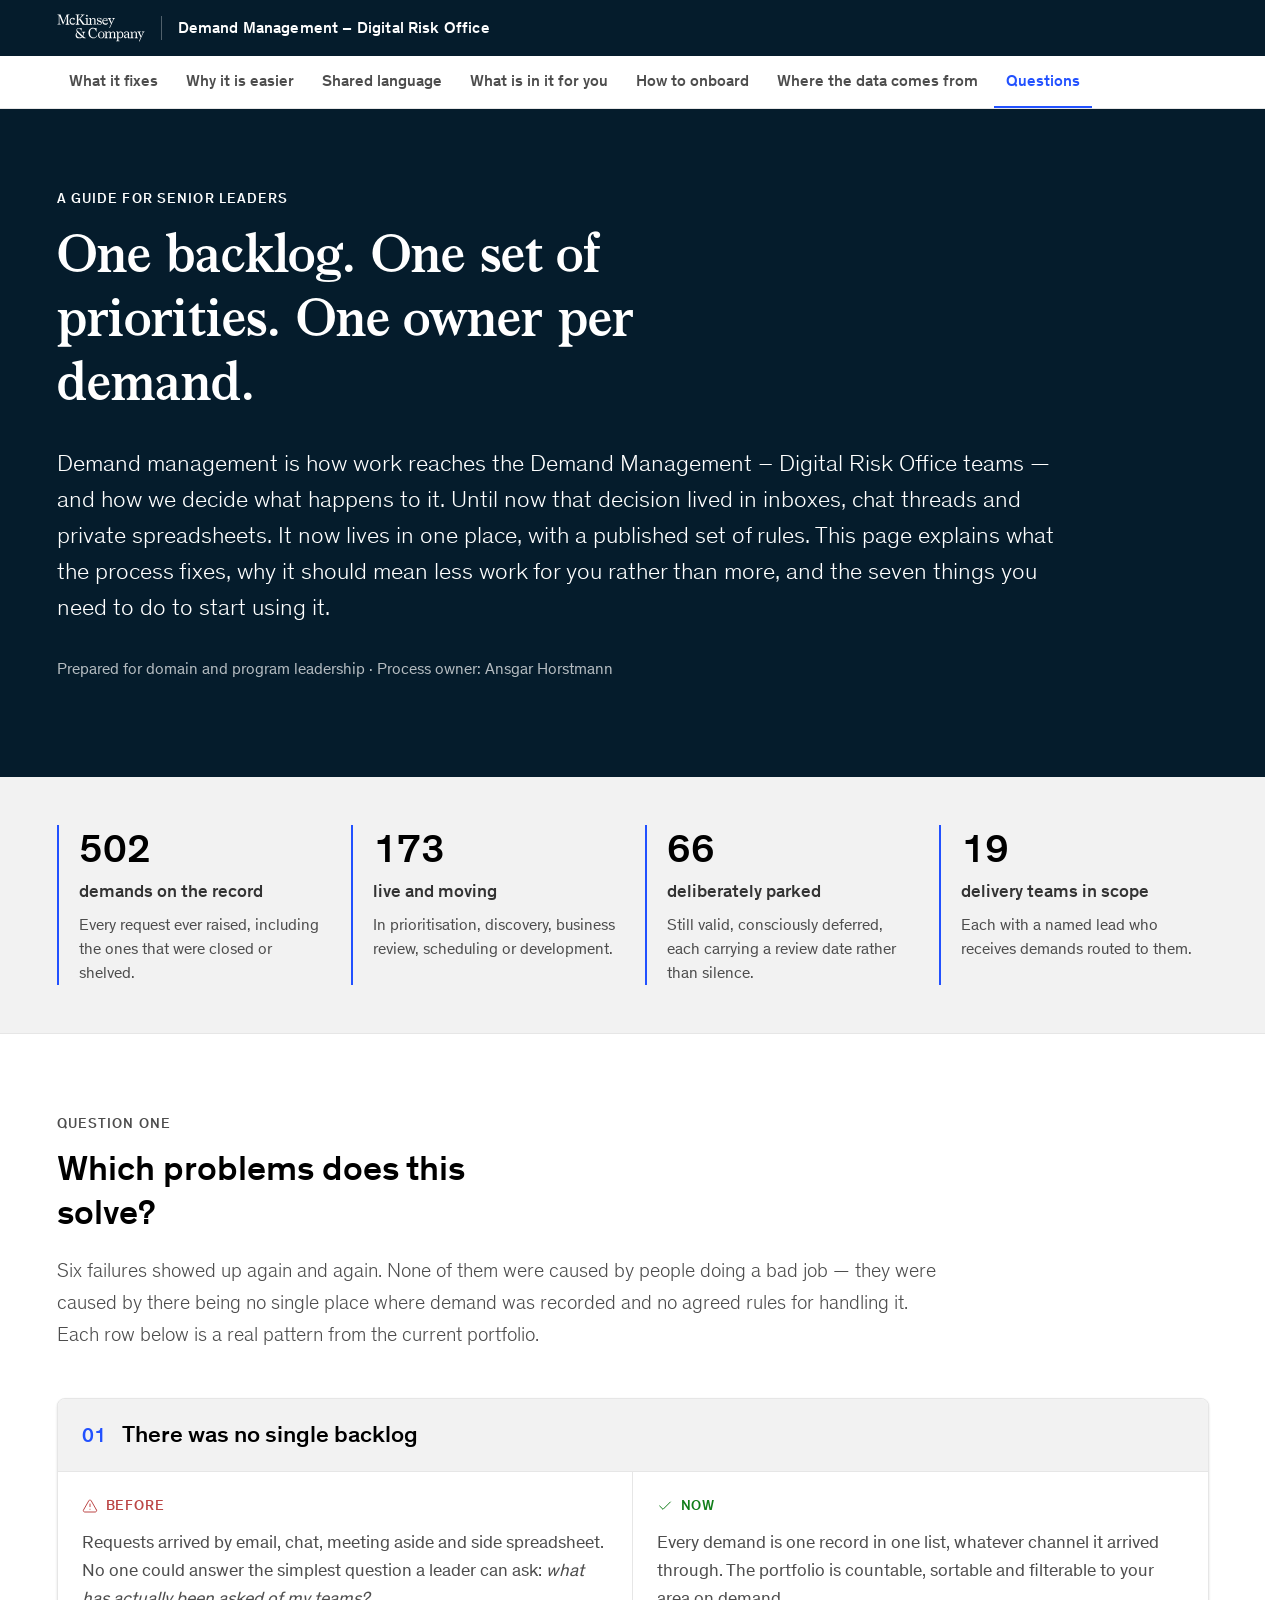
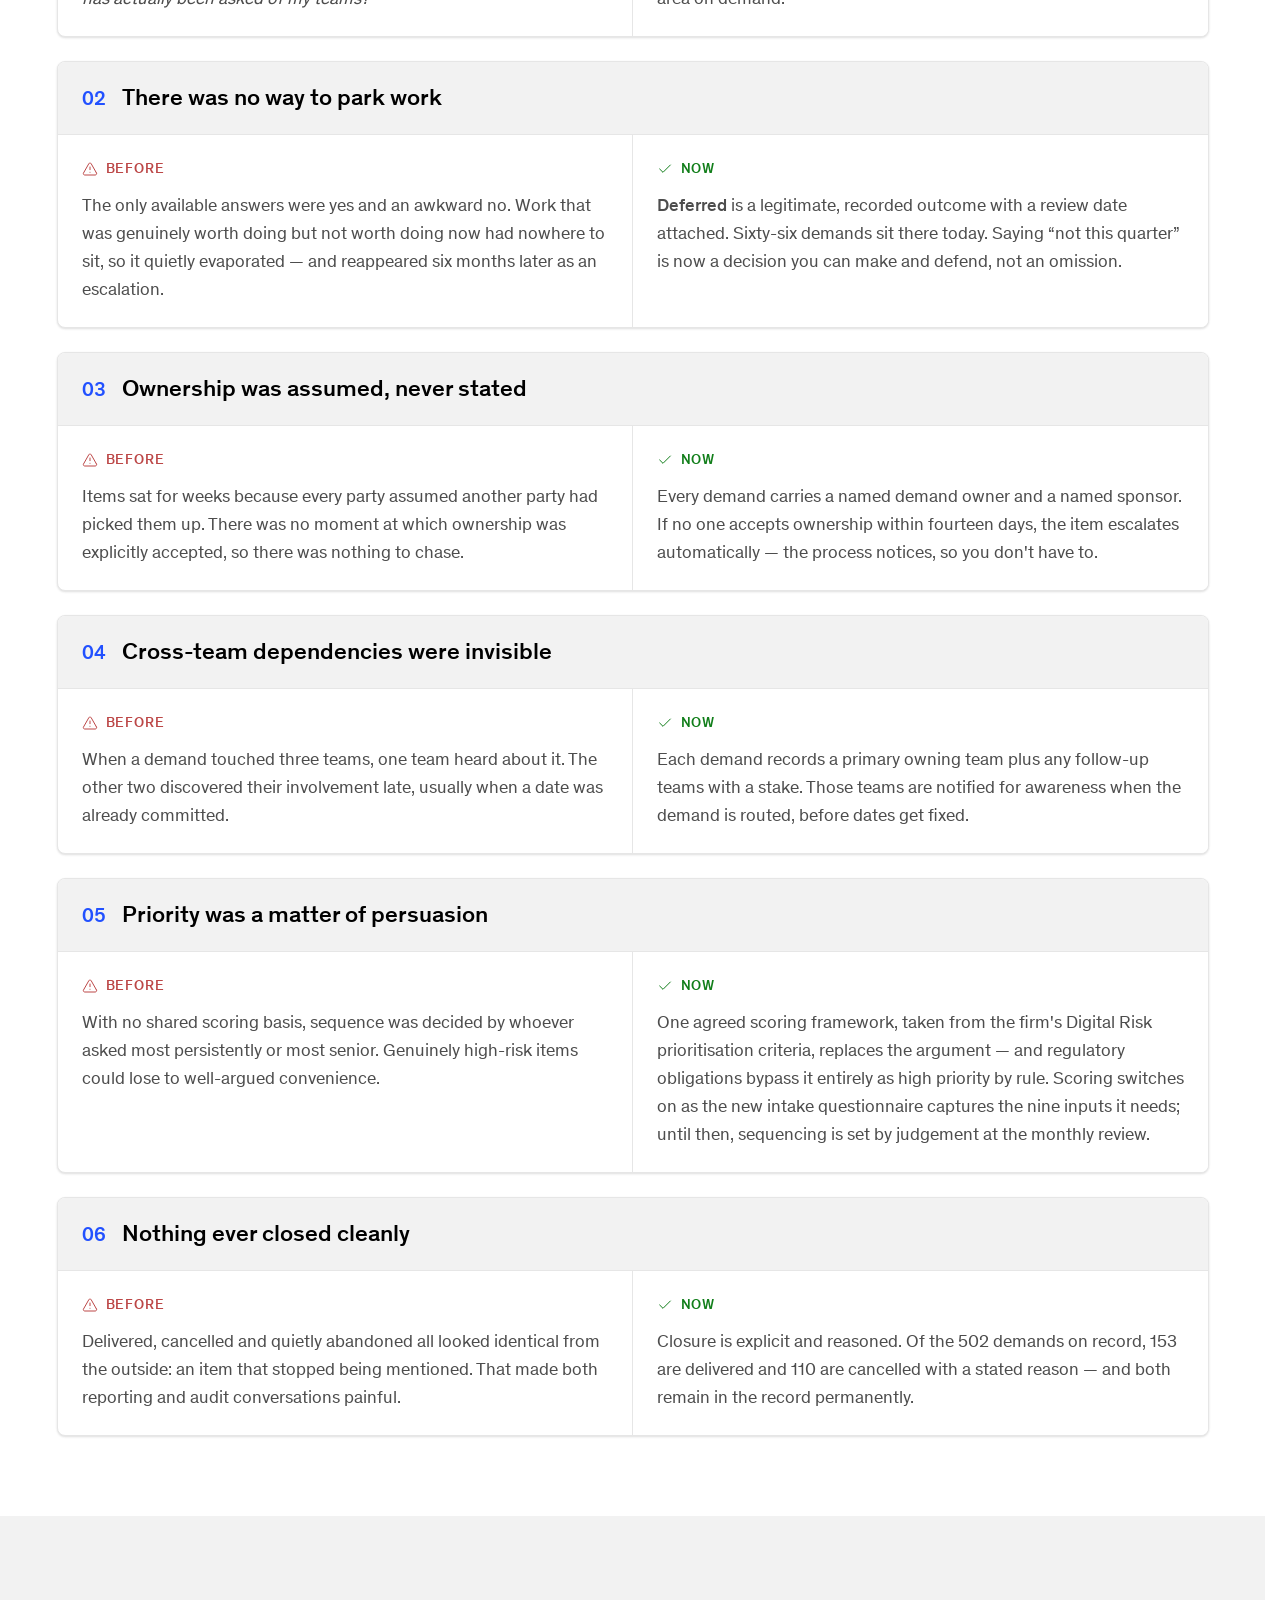
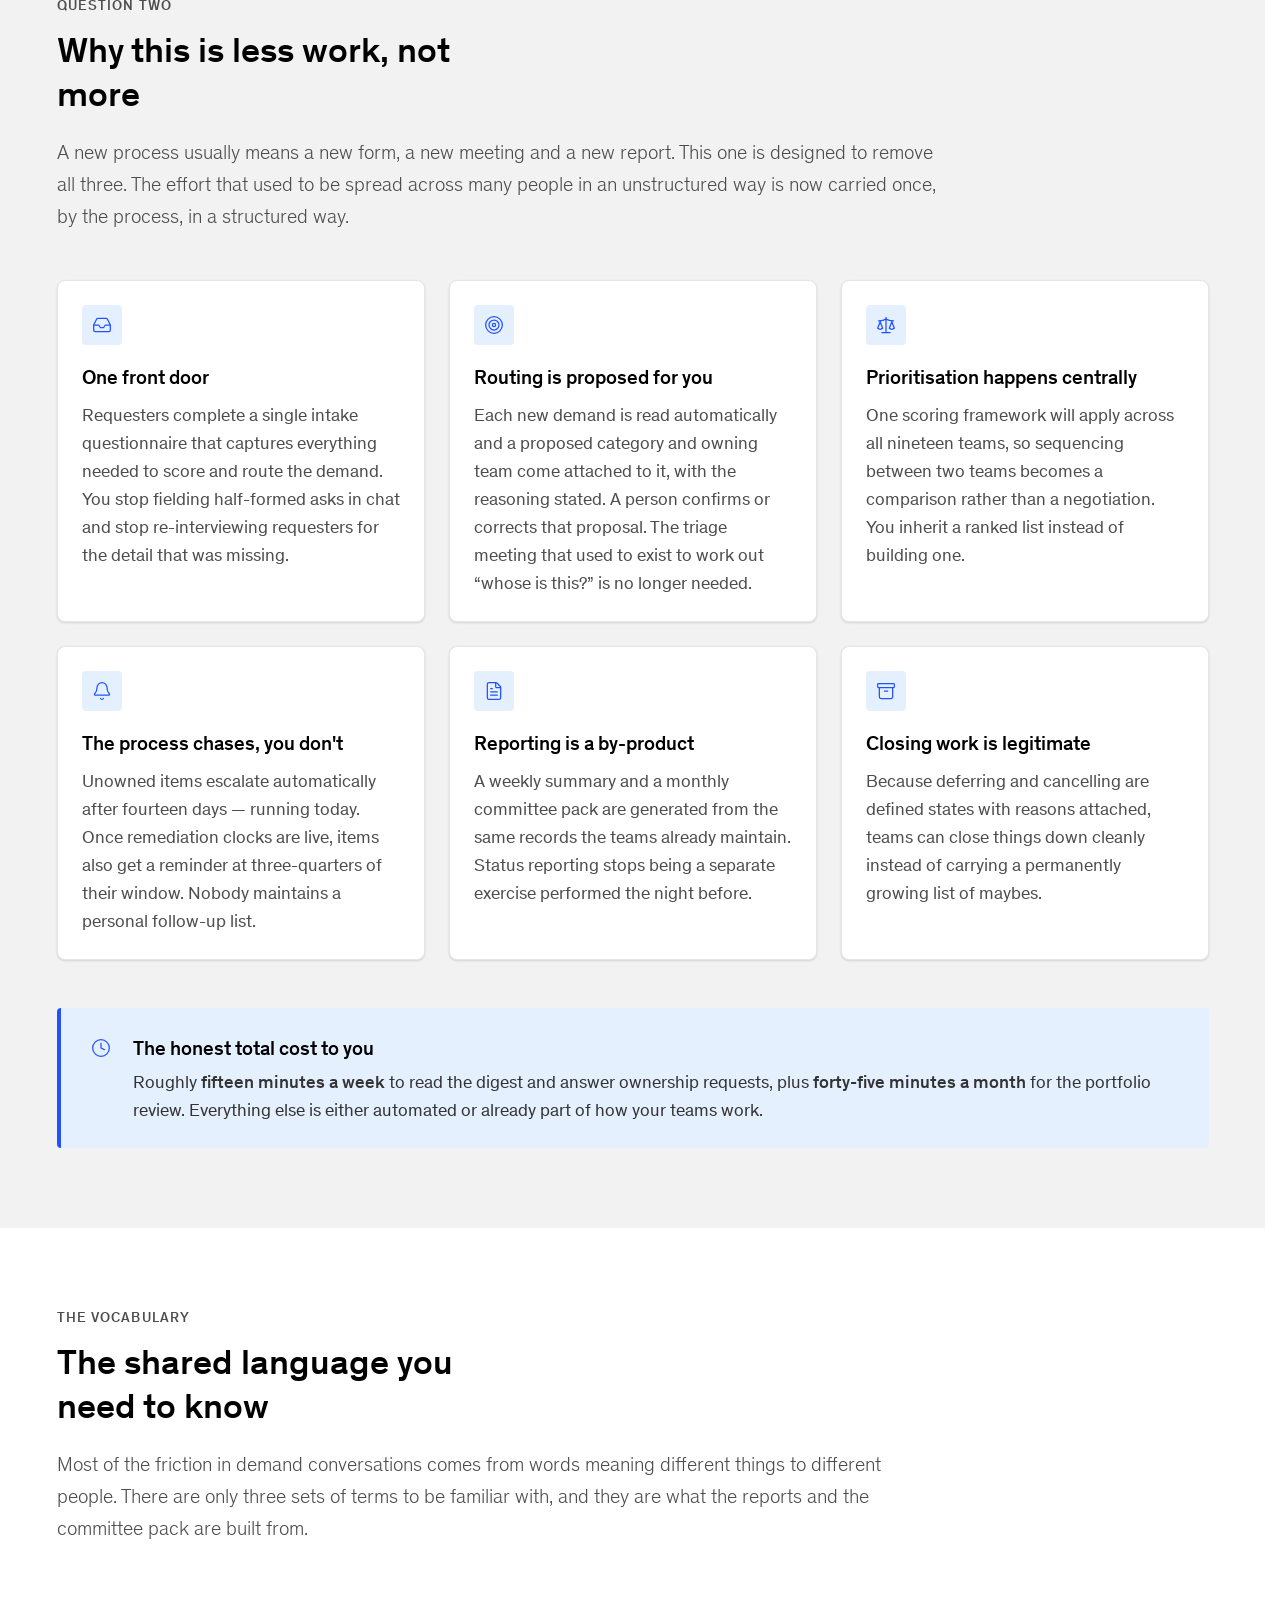
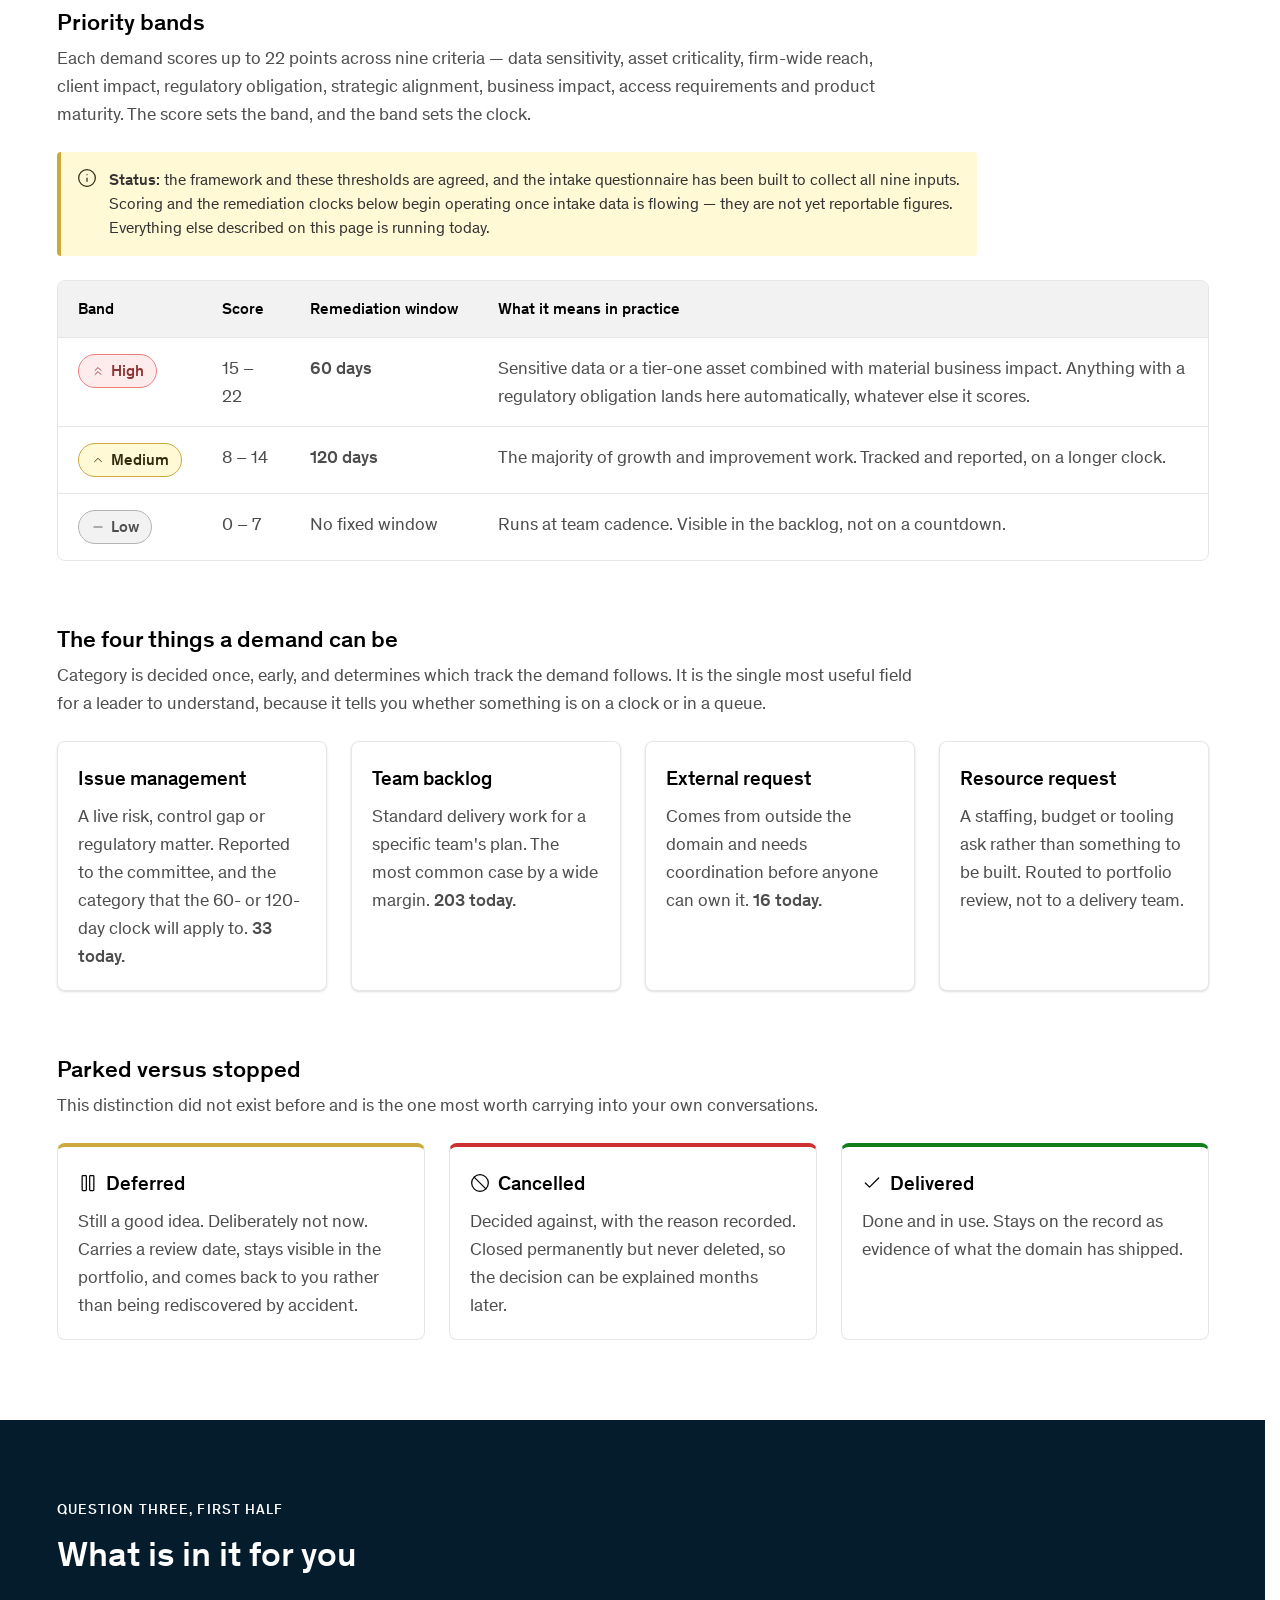
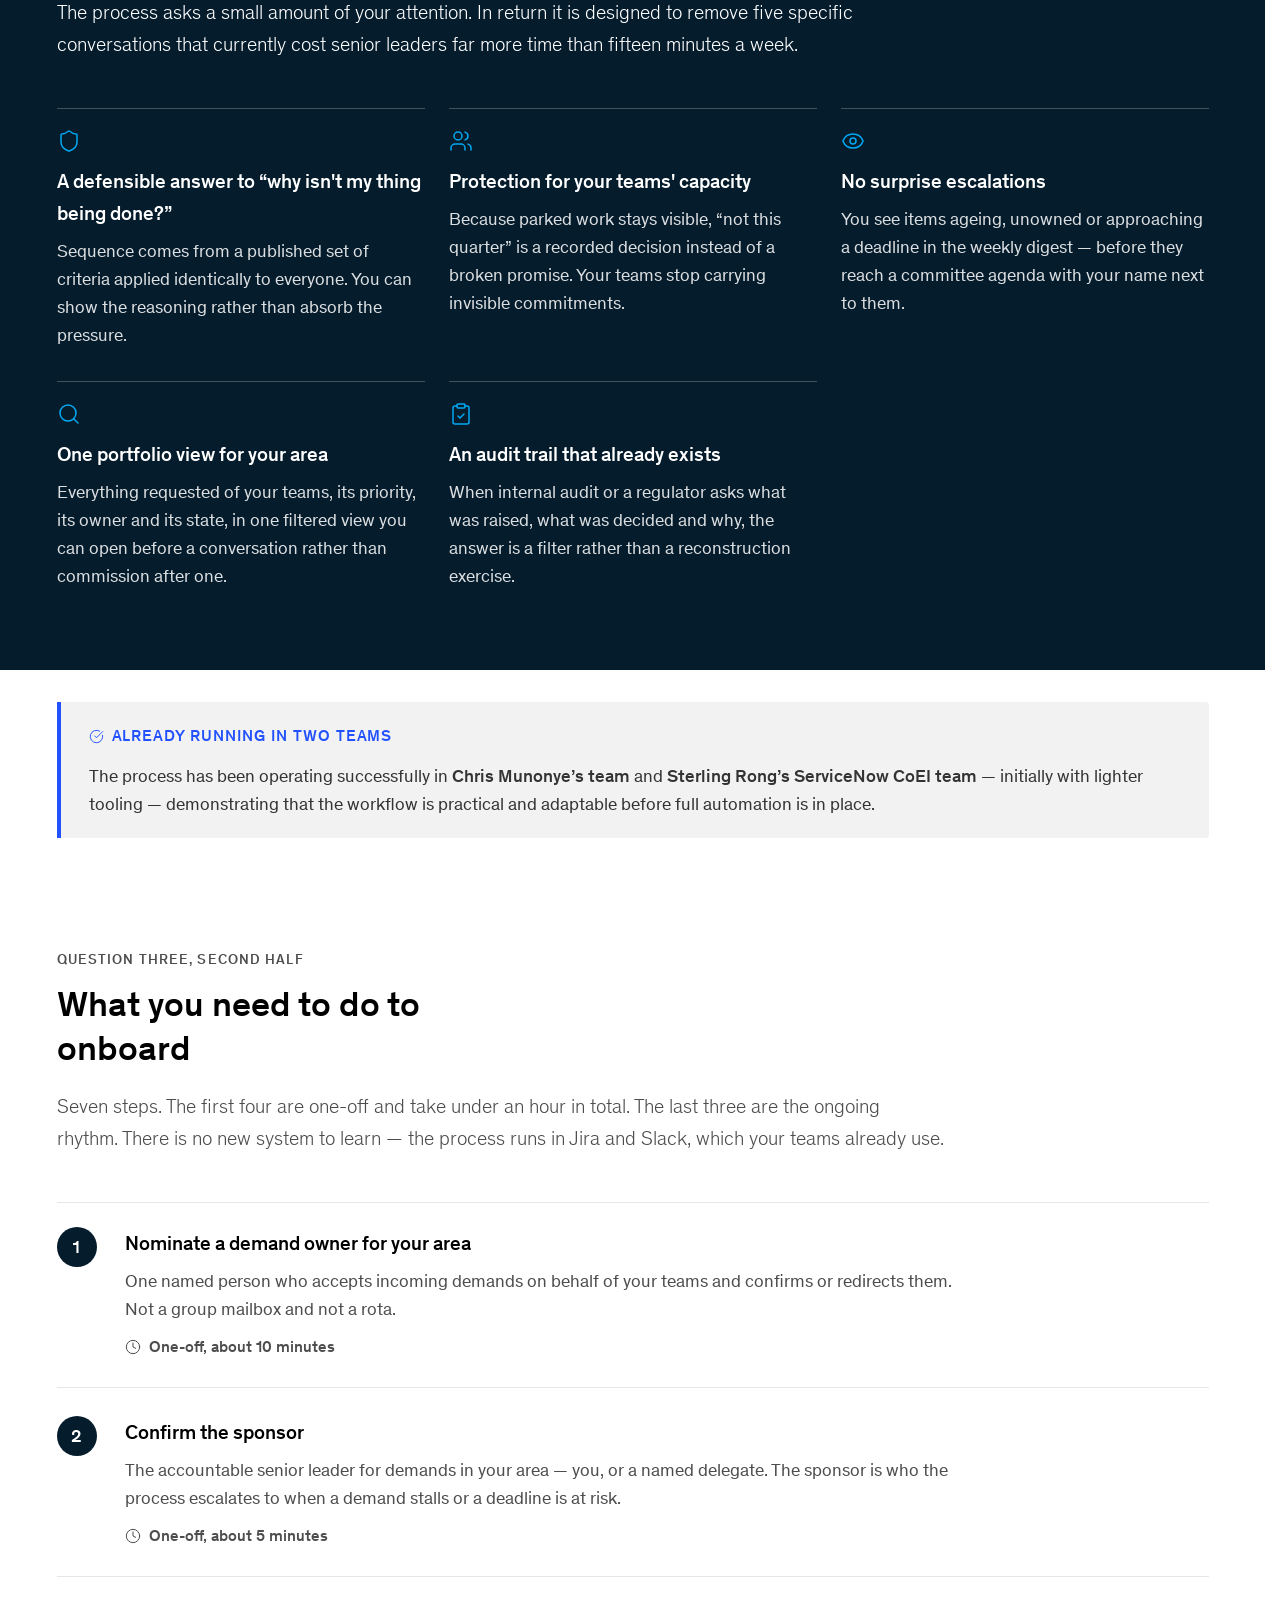
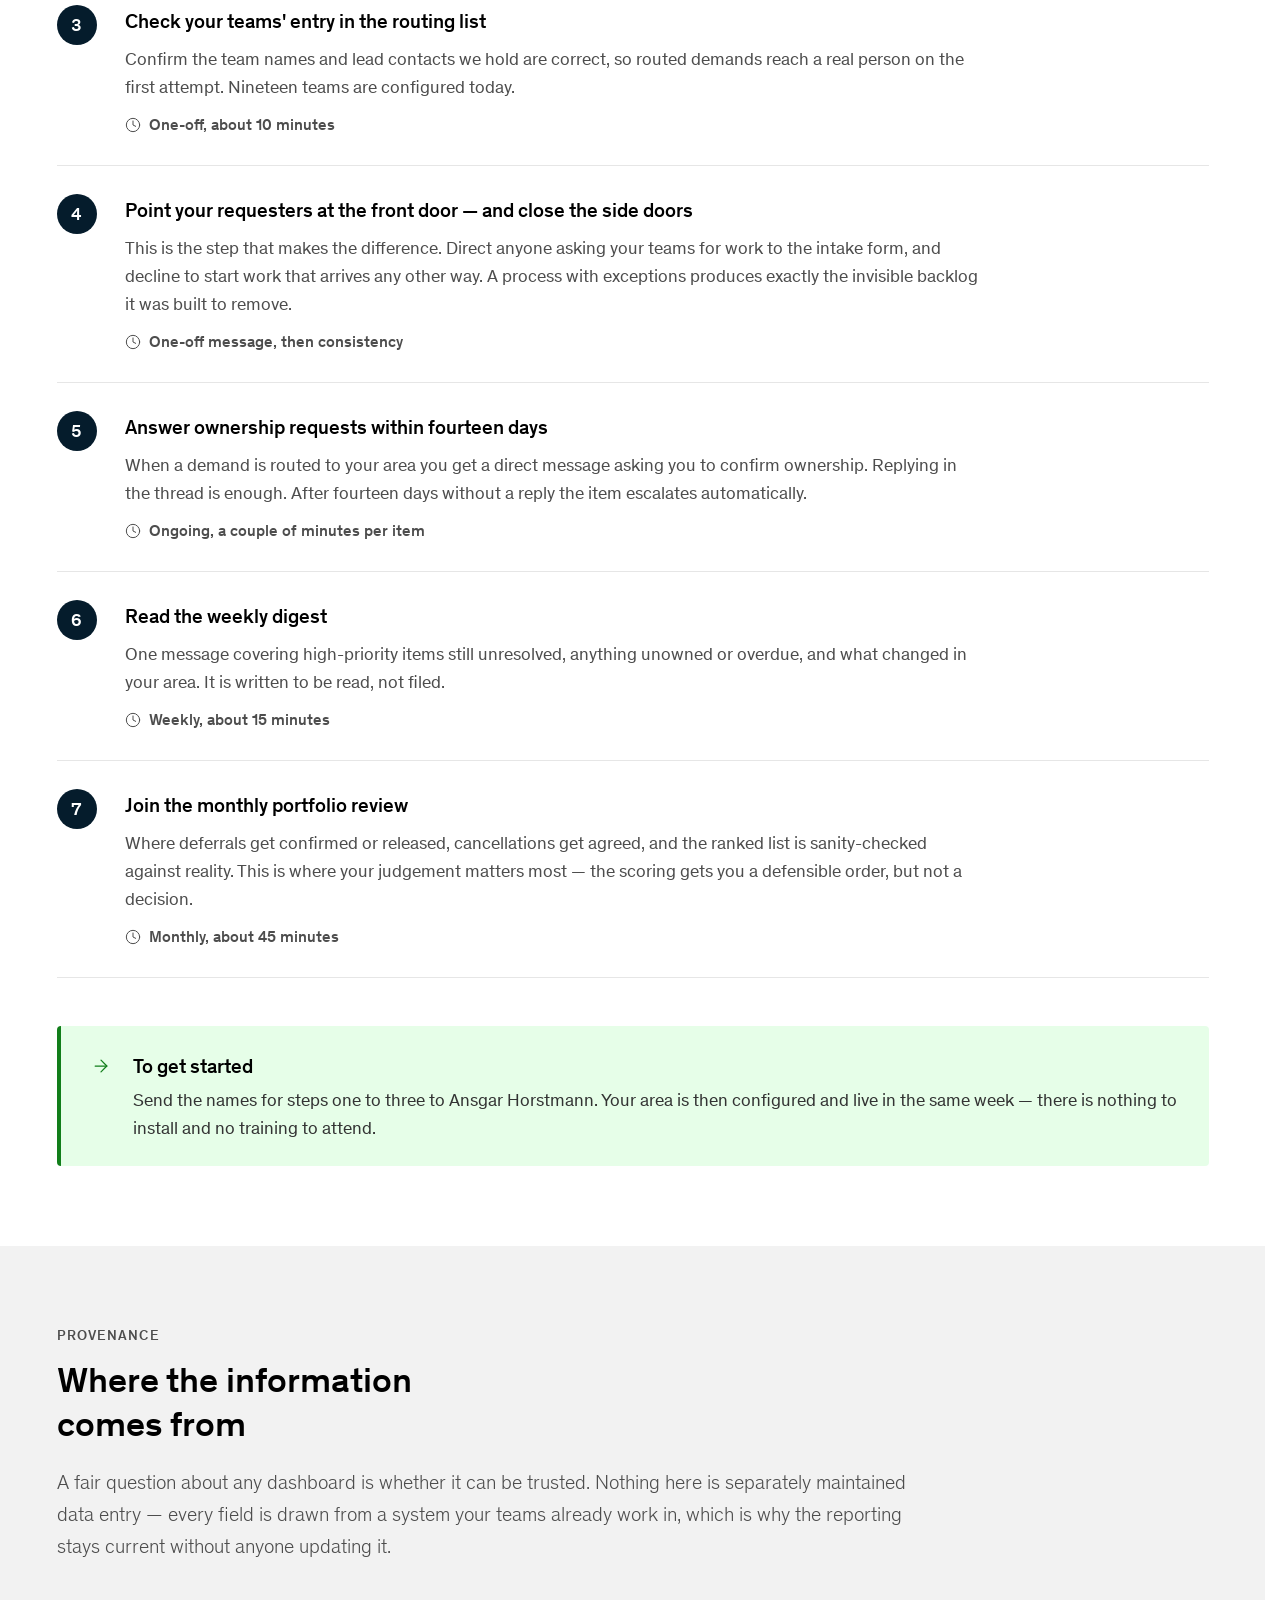
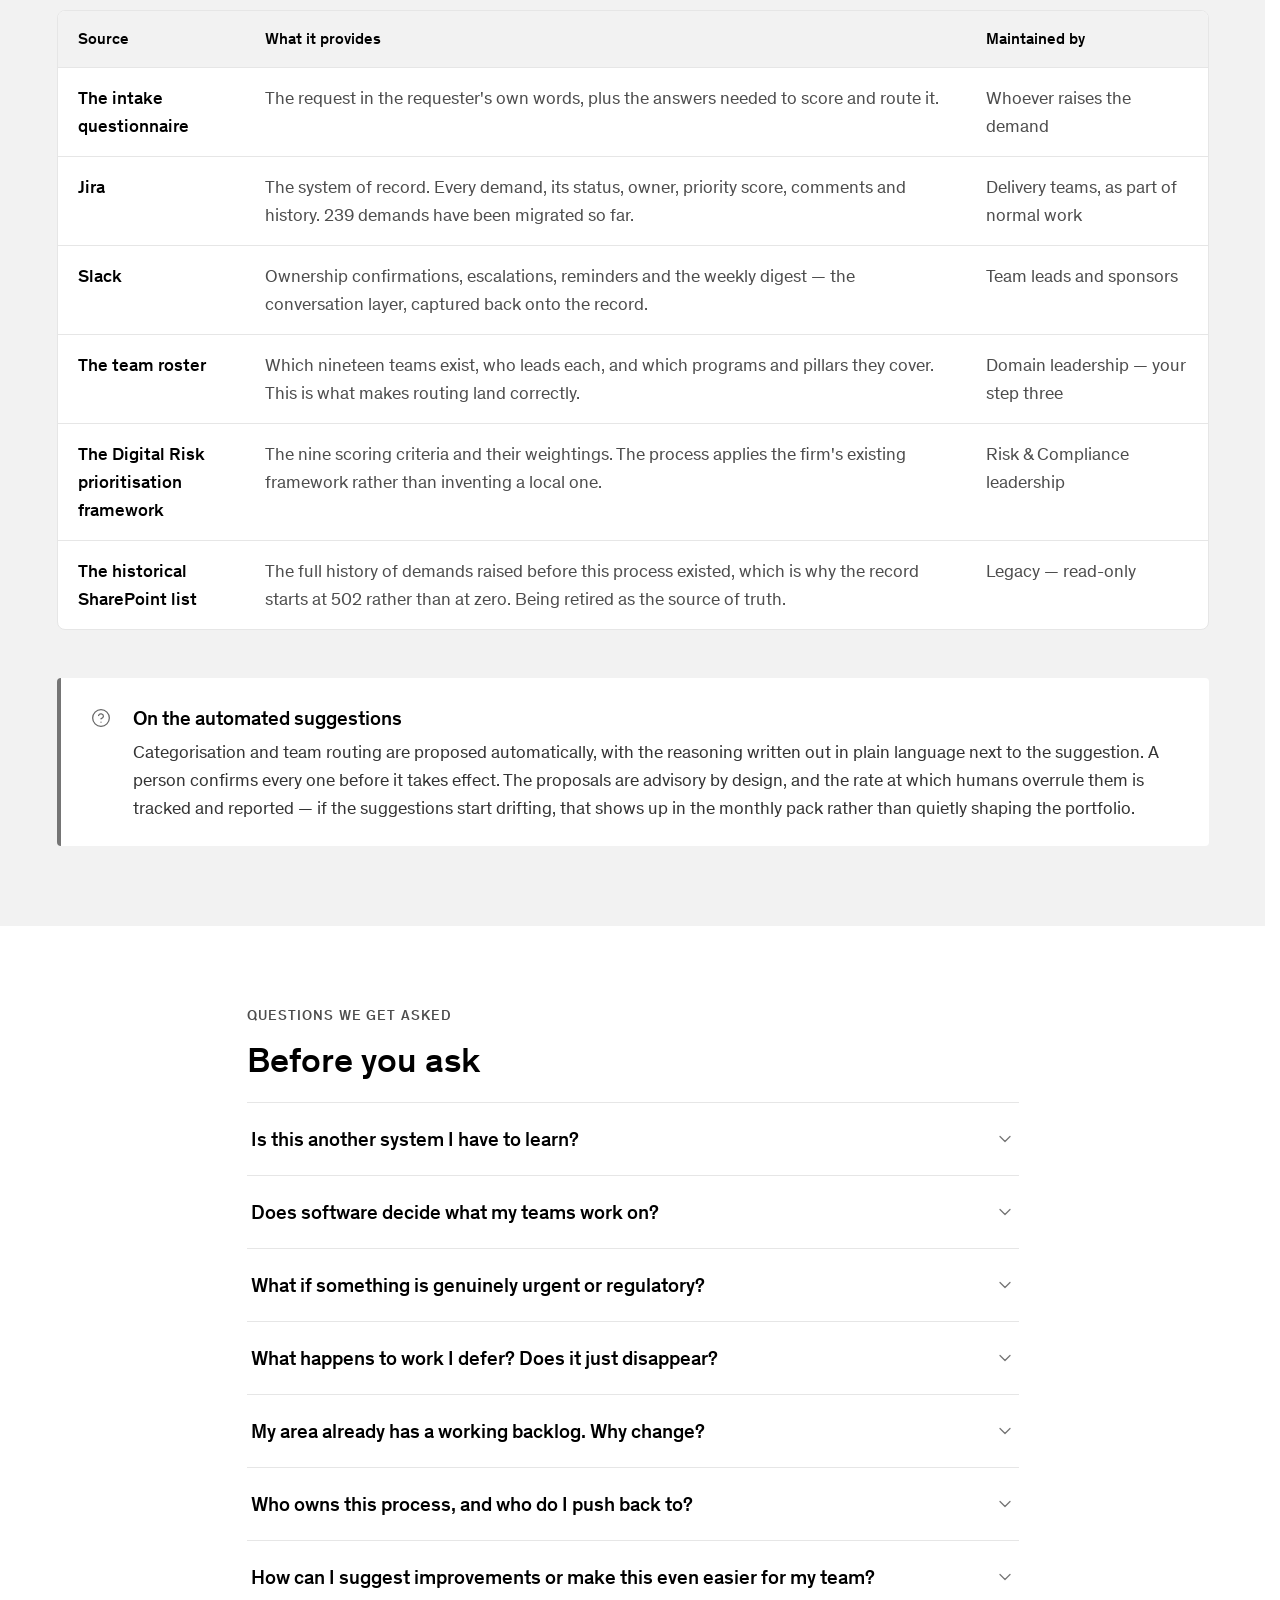
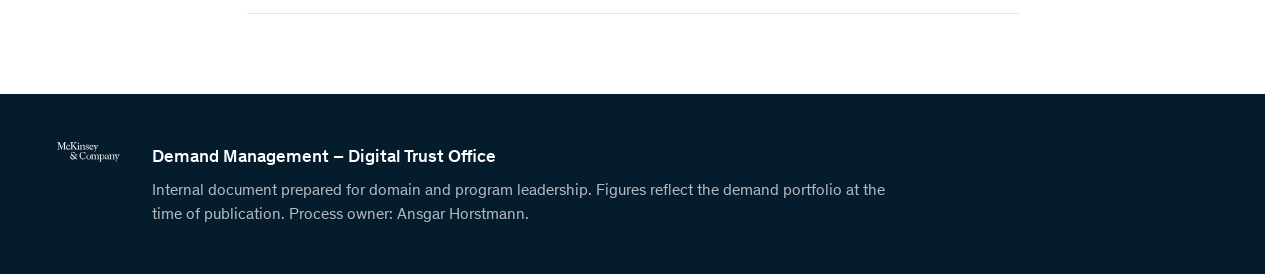
==== index.html @ 140f7974 "Initial publish: DM leadership guide with MDS styling and fonts Co-authored-by: Cursor <cursoragent@" ====
<!DOCTYPE html>
<html lang="en">
<head>
<meta charset="utf-8">
<meta name="viewport" content="width=device-width, initial-scale=1">
<title>Demand Management – Digital Trust Office — A guide for senior leaders</title>
<meta name="description" content="How the Demand Management – Digital Risk Office demand management process works, what it fixes, and what senior leaders need to do to use it.">
<link rel="stylesheet" href="css/mds-foundations.css">
<link rel="stylesheet" href="css/styles.css">
</head>
<body>

<a class="skip-link" href="#main">Skip to content</a>

<header class="masthead">
  <div class="masthead__inner">
    <svg class="masthead__logo" width="88" height="28" viewBox="0 0 283.4 90.2"
         xmlns="http://www.w3.org/2000/svg" aria-hidden="true" focusable="false">
      <g fill="#FFFFFF">
        <path d="M5.7,5.7c0-0.7-1.9-2.5-2.5-2.5H1.6V1.6h9.5l9.8,24.6h0.2L31.4,1.6h8.5v1.6h-1.6c-0.6,0-2.5,1.8-2.5,2.5v24.5
      c0,0.7,1.9,2.5,2.5,2.5h1.6v1.6H27.3v-1.6h1.6c0.6,0,2.5-1.8,2.5-2.5V6.4L19.5,34.8L7.7,5.9v24.2c0,0.7,1.9,2.5,2.5,2.5h1.6v1.6
      H1.6v-1.6h1.6c0.6,0,2.5-1.8,2.5-2.5V5.7z"/>
      <path d="M53.6,20.3c0.6-3.3,0-6.2-3.6-6.2c-4.2,0-6.3,3.4-6.3,8.3c0,4.7,3,8.6,7.8,8.6c3.7,0,5.2-1.3,6.7-3.8h1.3
      c-1.4,4.6-4.2,7.5-9.5,7.5c-5.9,0-9.7-5-9.7-11c0-6.8,4.5-11.3,10.1-11.3c3.3,0,5.6,1,7.5,3l-3.1,4.8L53.6,20.3z"/>
      <g>
      <path d="M96.3,8.1C97.8,8.1,99,7,99,5.3c0-1.7-1.2-2.7-2.7-2.7s-2.8,1-2.8,2.7C93.5,7,94.7,8.1,96.3,8.1z"/>
      <path d="M126.3,32.6c-0.6,0-2.3-1.5-2.3-2.2V18.6c0-3.6-2.6-6-5.9-6c-3.8,0-5.8,2.2-8.3,4.8L109,13h-6.7v1.6h1.3
      c0.6,0,2.3,1.6,2.3,2.2v13.5c0,0.7-1.7,2.2-2.3,2.2h-1.3H101c-0.6,0-2.3-1.5-2.3-2.2V13h-7.6v1.6h1.3c0.6,0,2.3,1.6,2.3,2.2v13.5
      c0,0.7-1.7,2.2-2.3,2.2h-1.3H90c-0.7,0-3.3-2-3.9-2.7L74.7,14.7l7.9-8.5c0.4-0.5,3.5-3,4.2-3h1.6V1.6H76.6v1.6h1.6
      c0.6,0,2.5,2.2,2,2.8L68.5,19V5.7c0-0.7,1.9-2.5,2.5-2.5h1.6V1.6H59.9v1.6h1.6C62.1,3.2,64,5,64,5.7v24.5c0,0.7-1.9,2.5-2.5,2.5
      h-1.6v1.6h12.7v-1.6H71c-0.6,0-2.5-1.8-2.5-2.5v-8.6l3.3-3.6l11.3,16.3h8h11.2h11.1v-1.6h-1.2c-0.6,0-2.3-1.5-2.3-2.2V19.6
      c0-1.4,3.9-4.4,6.9-4.4c2.3,0,3.4,1.6,3.4,3.6v11.6c0,0.7-1.7,2.2-2.3,2.2h-1.2v1.6h10.8v-1.6H126.3z"/>
      </g>
      <path d="M130.2,26.8c0,2,2.9,6.2,7.4,6.2c2.6,0,4.1-0.9,4.1-2.9c0-2.4-2.1-3.2-4-4c-1.5-0.6-2.7-1.1-4.4-1.9
      c-2.6-1.2-4.5-2.9-4.5-5.8c0-3.8,2.3-6,6.4-6c2.3,0,3.6,1.1,5.2,1.1c0.6,0,1-0.1,1.2-0.6h1.2v6.5h-1.3c0-1.7-2.5-5.5-6.4-5.5
      c-2.5,0-3.6,1.1-3.6,2.8c0,1.8,1.3,2.5,3.4,3.4c1.6,0.7,2.8,1.2,4.6,1.9c2.3,0.9,4.9,2.7,4.9,6.1c0,4-2.8,6.4-6.8,6.4
      c-2.7,0-4.3-1.3-6.1-1.3c-0.9,0-1.1,0.2-1.6,0.7h-1v-7.4H130.2z"/>
      <path d="M145.7,23.6c0-6.3,4.3-11.2,9.7-11.1c4.8,0,7.5,3.3,7.7,7.4l0.1,1.5l-14.1,1.1c0,4.3,3,8.5,7.7,8.5
      c3.6,0,5.3-1.4,6.6-3.8h1.3c-1.4,4.6-4,7.5-9.2,7.5C149.6,34.7,145.7,29.6,145.7,23.6z M159.6,20.2c0.4-3-0.1-6-4.3-6
      c-4.4,0-6.1,3.6-6.3,6.9L159.6,20.2z"/>
      <path d="M166.9,17c-0.3-0.7-2.2-2.4-2.7-2.4h-0.9V13h11.2v1.6h-1.3c-0.6,0-1.9,1.5-1.9,2.3l4.9,11.3l4.8-11.3
      c0-0.9-1.3-2.3-1.8-2.3h-1.3V13h8.5v1.6h-1c-0.5,0-2,1.6-2.5,2.3l-7.2,16.3l-5.3,11.7l-1.9-0.9l5.6-11.6L166.9,17z"/>
      <path d="M64.6,51.1c0,2.6,1.8,4.7,4.6,5.8c4.2,4.5,9.3,9.3,13.7,13.3c1.3-2.1,1.7-4.3,1.7-6.9c0-3-2-4.8-5.2-4.9v-1.6
      H91v1.6h-1.3c-0.6,0-2.9,2.6-2.9,3.5C86.8,64.6,86,68,84,71c2.4,2.1,4.7,4,6.6,5.3h2v1.6H89c-3.2,0-5.4-0.9-8.1-3.3
      c-2.6,2.5-5.9,3.9-10.7,3.9c-5.3,0-10.3-3.9-10.3-9.6c0-4.5,2.3-7.8,5.2-9.9c-1.6-2-2.6-3.9-2.6-6.8c0-4.7,3-7.3,7.8-7.3
      c3,0,4.6,1,6,1c0.7,0,1.2,0,1.5-0.6h1.4V53h-1.4c0-2.2-3.2-6.6-7.6-6.6C66.7,46.4,64.6,48.1,64.6,51.1z M63.2,66.7
      c0,4.7,5,9.1,9.6,9.1c2.9,0,5.2-0.8,7.1-2.2c-4.7-4.1-10-9.2-14.1-13.8C64.1,61.6,63.2,63.4,63.2,66.7z"/>
      <path d="M126,56.8c0-3.4-3.8-10.2-9.9-10.2c-5.6,0-9,3.1-9.6,10.5c-0.2,2.9-0.1,5.4,0.1,8.3
      c0.5,5.7,4.5,10.4,11.1,10.4c5.6,0,8.4-2.4,10.5-6.7h1.7c-2.1,5.8-6.7,9.3-13.2,9.3c-9.4,0-15.4-7.7-15.4-17s5.5-16.8,14.6-16.8
      c3.5,0,5.7,1.4,8.2,1.4c1,0,1.5-0.3,2-0.9h1.2v11.6H126z"/>
      <path d="M132.1,67.3c0-6.9,4.9-11.2,10.5-11.2s10.5,4.3,10.5,11.2c0,6.9-4.9,11.2-10.5,11.2S132.1,74.1,132.1,67.3z
      M148.9,70.8c0.3-2.2,0.3-5.1,0-7.2c-0.4-3.4-2.3-5.7-6.2-5.7c-3.8,0-5.7,2.3-6.2,5.6c-0.3,2.1-0.3,5.1,0,7.2
      c0.5,3.3,2.3,5.7,6.2,5.7C146.7,76.5,148.5,74.1,148.9,70.8z"/>
      <path d="M187.5,74c0,0.7,1.6,2.2,2.2,2.2h1v1.6h-10.6v-1.6h1.2c0.6,0,2.2-1.5,2.2-2.2V62.3c0-2.1-1-3.5-3.3-3.5
      c-2.8,0-6.2,2.7-6.2,4.1V74c0,0.7,1.6,2.2,2.2,2.2h1.2v1.6h-10.8v-1.6h1.2c0.6,0,2.2-1.5,2.2-2.2V62.3c0-2.1-1.1-3.5-3.4-3.5
      c-2.8,0-6.2,2.8-6.2,4.3v11c0,0.7,1.6,2.2,2.2,2.2h1.2v1.6h-10.8v-1.6h1.2c0.6,0,2.2-1.5,2.2-2.2V60.5c0-0.7-1.6-2.2-2.2-2.2h-1.2
      v-1.6h6.5l0.9,4.1c2.4-2.6,4-4.5,7.7-4.5c2.8,0,5.2,1.5,5.6,4.5c2.6-2.6,4.3-4.4,7.8-4.4c3.2,0,5.8,2.2,5.8,6V74z"/>
      <path d="M197,56.7l0.7,4.3c1.8-3.4,4.2-4.9,7.7-4.9c5.2,0,8.3,4.3,8.3,10.8c0,6.5-3.6,11.4-8.7,11.4
      c-3.7,0-5.7-1.4-7.2-4.2v10.1c0,0.7,1.7,2.2,2.2,2.2h1.4v1.6h-11.2v-1.6h1.4c0.6,0,2.2-1.5,2.2-2.2V60.5c0-0.7-1.6-2.2-2.2-2.2
      h-1.4v-1.6H197z M197.7,64.4V70c0,3.3,2.6,6.1,6.1,6.1c3.6,0,5.3-2.3,5.8-5.6c0.3-2,0.3-4.3,0-6.3c-0.4-3.4-2.3-5.5-5.3-5.5
      C200.7,58.6,198.7,61.1,197.7,64.4z"/>
      <path d="M259.7,76.3c-0.6,0-2.3-1.5-2.3-2.2V62.3c0-3.6-2.6-6-5.9-6c-3.8,0-5.8,2.2-8.3,4.8l-0.8-4.3h-6.7v1.6h1.3
      c0.6,0,2.3,1.6,2.3,2.2V74c0,0.7-1.7,2.2-2.3,2.2h-1.3h-1.3c-0.6,0-2.3-1.5-2.3-2.2V62.5c0-4.2-3.4-6.3-7.9-6.3
      c-4.3,0-6.8,1.5-8.5,3.3l2.8,4.3h1.5c-1.6-3.6-0.4-6,3.2-6c3.8,0,5,1.7,5,4.7l0,2.6l-5.5,1.1c-3,0.6-6.9,2.1-6.9,6.3
      c0,3.4,2.5,5.8,5.4,5.8c3.1,0,5.4-2.5,7.1-4.7l0.5,4.3h6.9h11.1v-1.6h-1.2c-0.6,0-2.3-1.5-2.3-2.2V63.2c0-1.4,3.9-4.4,6.9-4.4
      c2.3,0,3.4,1.6,3.4,3.6V74c0,0.7-1.7,2.2-2.3,2.2h-1.2v1.6h10.8v-1.6H259.7z M228.2,71.7c-0.9,1.6-3.1,3.7-5.2,3.7
      c-2.1,0-3.4-1.6-3.4-3.4c0-2.1,0.9-3.5,3.5-4.2l5.1-1.3V71.7z"/>
      <path d="M262.3,60.7c-0.3-0.7-2.2-2.4-2.7-2.4h-0.9v-1.6h11.2v1.6h-1.3c-0.6,0-1.9,1.5-1.9,2.3l4.9,11.3l4.8-11.3
      c0-0.9-1.3-2.3-1.8-2.3h-1.3v-1.6h8.5v1.6h-1c-0.5,0-2,1.6-2.5,2.3l-7.2,16.3l-5.3,11.7l-1.9-0.9l5.6-11.6L262.3,60.7z"/>
      </g>
    </svg>
    <span class="masthead__divider" aria-hidden="true"></span>
    <span class="masthead__product">Demand Management – Digital Risk Office</span>
  </div>
</header>

<nav class="subnav" aria-label="Section navigation">
  <ul class="subnav__list">
    <li><a href="#problems">What it fixes</a></li>
    <li><a href="#easier">Why it is easier</a></li>
    <li><a href="#language">Shared language</a></li>
    <li><a href="#value">What is in it for you</a></li>
    <li><a href="#onboard">How to onboard</a></li>
    <li><a href="#sources">Where the data comes from</a></li>
    <li><a href="#faq">Questions</a></li>
  </ul>
</nav>

<main id="main">

  <!-- ============================ HERO ============================ -->
  <section class="hero">
    <div class="wrap">
      <p class="eyebrow">A guide for senior leaders</p>
      <h1 class="hero__title">One backlog. One set of priorities. One owner per demand.</h1>
      <p class="hero__lead">
        Demand management is how work reaches the Demand Management – Digital Risk Office teams — and how
        we decide what happens to it. Until now that decision lived in inboxes, chat threads and private
        spreadsheets. It now lives in one place, with a published set of rules. This page explains what the
        process fixes, why it should mean less work for you rather than more, and the seven things you need
        to do to start using it.
      </p>
      <p class="hero__meta">Prepared for domain and program leadership &middot; Process owner: Ansgar Horstmann</p>
    </div>
  </section>

  <!-- ============================ FIGURES ============================ -->
  <section class="figures" aria-label="The portfolio at a glance">
    <div class="wrap">
      <h2 class="sr-only">The portfolio at a glance</h2>
      <ul class="figures__grid">
        <li class="figure">
          <span class="figure__value">502</span>
          <span class="figure__label">demands on the record</span>
          <span class="figure__note">Every request ever raised, including the ones that were closed or shelved.</span>
        </li>
        <li class="figure">
          <span class="figure__value">173</span>
          <span class="figure__label">live and moving</span>
          <span class="figure__note">In prioritisation, discovery, business review, scheduling or development.</span>
        </li>
        <li class="figure">
          <span class="figure__value">66</span>
          <span class="figure__label">deliberately parked</span>
          <span class="figure__note">Still valid, consciously deferred, each carrying a review date rather than silence.</span>
        </li>
        <li class="figure">
          <span class="figure__value">19</span>
          <span class="figure__label">delivery teams in scope</span>
          <span class="figure__note">Each with a named lead who receives demands routed to them.</span>
        </li>
      </ul>
    </div>
  </section>

  <!-- ============================ 1. PROBLEMS ============================ -->
  <section id="problems" class="section">
    <div class="wrap">
      <p class="eyebrow eyebrow--dark">Question one</p>
      <h2 class="section__title">Which problems does this solve?</h2>
      <p class="section__intro">
        Six failures showed up again and again. None of them were caused by people doing a bad job — they
        were caused by there being no single place where demand was recorded and no agreed rules for
        handling it. Each row below is a real pattern from the current portfolio.
      </p>

      <ol class="problems">
        <li class="problem">
          <div class="problem__head">
            <span class="problem__num" aria-hidden="true">01</span>
            <h3 class="problem__title">There was no single backlog</h3>
          </div>
          <div class="problem__body">
            <div class="ba ba--before">
              <p class="ba__label"><i data-lucide="alert-triangle" aria-hidden="true"></i>Before</p>
              <p>Requests arrived by email, chat, meeting aside and side spreadsheet. No one could answer
                the simplest question a leader can ask: <em>what has actually been asked of my teams?</em></p>
            </div>
            <div class="ba ba--after">
              <p class="ba__label"><i data-lucide="check" aria-hidden="true"></i>Now</p>
              <p>Every demand is one record in one list, whatever channel it arrived through. The portfolio
                is countable, sortable and filterable to your area on demand.</p>
            </div>
          </div>
        </li>

        <li class="problem">
          <div class="problem__head">
            <span class="problem__num" aria-hidden="true">02</span>
            <h3 class="problem__title">There was no way to park work</h3>
          </div>
          <div class="problem__body">
            <div class="ba ba--before">
              <p class="ba__label"><i data-lucide="alert-triangle" aria-hidden="true"></i>Before</p>
              <p>The only available answers were yes and an awkward no. Work that was genuinely worth doing
                but not worth doing now had nowhere to sit, so it quietly evaporated — and reappeared six
                months later as an escalation.</p>
            </div>
            <div class="ba ba--after">
              <p class="ba__label"><i data-lucide="check" aria-hidden="true"></i>Now</p>
              <p><strong>Deferred</strong> is a legitimate, recorded outcome with a review date attached.
                Sixty-six demands sit there today. Saying &ldquo;not this quarter&rdquo; is now a decision
                you can make and defend, not an omission.</p>
            </div>
          </div>
        </li>

        <li class="problem">
          <div class="problem__head">
            <span class="problem__num" aria-hidden="true">03</span>
            <h3 class="problem__title">Ownership was assumed, never stated</h3>
          </div>
          <div class="problem__body">
            <div class="ba ba--before">
              <p class="ba__label"><i data-lucide="alert-triangle" aria-hidden="true"></i>Before</p>
              <p>Items sat for weeks because every party assumed another party had picked them up. There was
                no moment at which ownership was explicitly accepted, so there was nothing to chase.</p>
            </div>
            <div class="ba ba--after">
              <p class="ba__label"><i data-lucide="check" aria-hidden="true"></i>Now</p>
              <p>Every demand carries a named demand owner and a named sponsor. If no one accepts ownership
                within fourteen days, the item escalates automatically — the process notices, so you
                don't have to.</p>
            </div>
          </div>
        </li>

        <li class="problem">
          <div class="problem__head">
            <span class="problem__num" aria-hidden="true">04</span>
            <h3 class="problem__title">Cross-team dependencies were invisible</h3>
          </div>
          <div class="problem__body">
            <div class="ba ba--before">
              <p class="ba__label"><i data-lucide="alert-triangle" aria-hidden="true"></i>Before</p>
              <p>When a demand touched three teams, one team heard about it. The other two discovered their
                involvement late, usually when a date was already committed.</p>
            </div>
            <div class="ba ba--after">
              <p class="ba__label"><i data-lucide="check" aria-hidden="true"></i>Now</p>
              <p>Each demand records a primary owning team plus any follow-up teams with a stake. Those teams
                are notified for awareness when the demand is routed, before dates get fixed.</p>
            </div>
          </div>
        </li>

        <li class="problem">
          <div class="problem__head">
            <span class="problem__num" aria-hidden="true">05</span>
            <h3 class="problem__title">Priority was a matter of persuasion</h3>
          </div>
          <div class="problem__body">
            <div class="ba ba--before">
              <p class="ba__label"><i data-lucide="alert-triangle" aria-hidden="true"></i>Before</p>
              <p>With no shared scoring basis, sequence was decided by whoever asked most persistently or
                most senior. Genuinely high-risk items could lose to well-argued convenience.</p>
            </div>
            <div class="ba ba--after">
              <p class="ba__label"><i data-lucide="check" aria-hidden="true"></i>Now</p>
              <p>One agreed scoring framework, taken from the firm's Digital Risk prioritisation criteria,
                replaces the argument — and regulatory obligations bypass it entirely as high priority by
                rule. Scoring switches on as the new intake questionnaire captures the nine inputs it needs;
                until then, sequencing is set by judgement at the monthly review.</p>
            </div>
          </div>
        </li>

        <li class="problem">
          <div class="problem__head">
            <span class="problem__num" aria-hidden="true">06</span>
            <h3 class="problem__title">Nothing ever closed cleanly</h3>
          </div>
          <div class="problem__body">
            <div class="ba ba--before">
              <p class="ba__label"><i data-lucide="alert-triangle" aria-hidden="true"></i>Before</p>
              <p>Delivered, cancelled and quietly abandoned all looked identical from the outside: an item
                that stopped being mentioned. That made both reporting and audit conversations painful.</p>
            </div>
            <div class="ba ba--after">
              <p class="ba__label"><i data-lucide="check" aria-hidden="true"></i>Now</p>
              <p>Closure is explicit and reasoned. Of the 502 demands on record, 153 are delivered and 110
                are cancelled with a stated reason — and both remain in the record permanently.</p>
            </div>
          </div>
        </li>
      </ol>
    </div>
  </section>

  <!-- ============================ 2. EASIER ============================ -->
  <section id="easier" class="section section--subtle">
    <div class="wrap">
      <p class="eyebrow eyebrow--dark">Question two</p>
      <h2 class="section__title">Why this is less work, not more</h2>
      <p class="section__intro">
        A new process usually means a new form, a new meeting and a new report. This one is designed to
        remove all three. The effort that used to be spread across many people in an unstructured way is
        now carried once, by the process, in a structured way.
      </p>

      <div class="cards">
        <article class="card">
          <span class="card__icon" aria-hidden="true"><i data-lucide="inbox"></i></span>
          <h3 class="card__title">One front door</h3>
          <p>Requesters complete a single intake questionnaire that captures everything needed to score and
            route the demand. You stop fielding half-formed asks in chat and stop re-interviewing requesters
            for the detail that was missing.</p>
        </article>

        <article class="card">
          <span class="card__icon" aria-hidden="true"><i data-lucide="target"></i></span>
          <h3 class="card__title">Routing is proposed for you</h3>
          <p>Each new demand is read automatically and a proposed category and owning team come attached to
            it, with the reasoning stated. A person confirms or corrects that proposal. The triage meeting
            that used to exist to work out &ldquo;whose is this?&rdquo; is no longer needed.</p>
        </article>

        <article class="card">
          <span class="card__icon" aria-hidden="true"><i data-lucide="scale"></i></span>
          <h3 class="card__title">Prioritisation happens centrally</h3>
          <p>One scoring framework will apply across all nineteen teams, so sequencing between two teams
            becomes a comparison rather than a negotiation. You inherit a ranked list instead of building
            one.</p>
        </article>

        <article class="card">
          <span class="card__icon" aria-hidden="true"><i data-lucide="bell"></i></span>
          <h3 class="card__title">The process chases, you don't</h3>
          <p>Unowned items escalate automatically after fourteen days &mdash; running today. Once remediation
            clocks are live, items also get a reminder at three-quarters of their window. Nobody maintains a
            personal follow-up list.</p>
        </article>

        <article class="card">
          <span class="card__icon" aria-hidden="true"><i data-lucide="file-text"></i></span>
          <h3 class="card__title">Reporting is a by-product</h3>
          <p>A weekly summary and a monthly committee pack are generated from the same records the teams
            already maintain. Status reporting stops being a separate exercise performed the night before.</p>
        </article>

        <article class="card">
          <span class="card__icon" aria-hidden="true"><i data-lucide="archive"></i></span>
          <h3 class="card__title">Closing work is legitimate</h3>
          <p>Because deferring and cancelling are defined states with reasons attached, teams can close
            things down cleanly instead of carrying a permanently growing list of maybes.</p>
        </article>
      </div>

      <div class="callout">
        <span class="callout__icon" aria-hidden="true"><i data-lucide="clock"></i></span>
        <div>
          <h3 class="callout__title">The honest total cost to you</h3>
          <p>Roughly <strong>fifteen minutes a week</strong> to read the digest and answer ownership
            requests, plus <strong>forty-five minutes a month</strong> for the portfolio review. Everything
            else is either automated or already part of how your teams work.</p>
        </div>
      </div>
    </div>
  </section>

  <!-- ============================ 3. SHARED LANGUAGE ============================ -->
  <section id="language" class="section">
    <div class="wrap">
      <p class="eyebrow eyebrow--dark">The vocabulary</p>
      <h2 class="section__title">The shared language you need to know</h2>
      <p class="section__intro">
        Most of the friction in demand conversations comes from words meaning different things to different
        people. There are only three sets of terms to be familiar with, and they are what the reports and
        the committee pack are built from.
      </p>

      <h3 class="subhead">Priority bands</h3>
      <p class="subhead__note">Each demand scores up to 22 points across nine criteria — data sensitivity,
        asset criticality, firm-wide reach, client impact, regulatory obligation, strategic alignment,
        business impact, access requirements and product maturity. The score sets the band, and the band
        sets the clock.</p>
      <p class="notice">
        <i data-lucide="info" aria-hidden="true"></i>
        <span><strong>Status:</strong> the framework and these thresholds are agreed, and the intake
        questionnaire has been built to collect all nine inputs. Scoring and the remediation clocks below
        begin operating once intake data is flowing — they are not yet reportable figures. Everything else
        described on this page is running today.</span>
      </p>
      <div class="table-scroll">
        <table class="table">
          <caption class="sr-only">Priority bands, score ranges and remediation windows</caption>
          <thead>
            <tr>
              <th scope="col">Band</th>
              <th scope="col">Score</th>
              <th scope="col">Remediation window</th>
              <th scope="col">What it means in practice</th>
            </tr>
          </thead>
          <tbody>
            <tr>
              <th scope="row"><span class="pill pill--high"><i data-lucide="chevrons-up" aria-hidden="true"></i>High</span></th>
              <td>15 &ndash; 22</td>
              <td><strong>60 days</strong></td>
              <td>Sensitive data or a tier-one asset combined with material business impact. Anything with a regulatory obligation lands here automatically, whatever else it scores.</td>
            </tr>
            <tr>
              <th scope="row"><span class="pill pill--med"><i data-lucide="chevron-up" aria-hidden="true"></i>Medium</span></th>
              <td>8 &ndash; 14</td>
              <td><strong>120 days</strong></td>
              <td>The majority of growth and improvement work. Tracked and reported, on a longer clock.</td>
            </tr>
            <tr>
              <th scope="row"><span class="pill pill--low"><i data-lucide="minus" aria-hidden="true"></i>Low</span></th>
              <td>0 &ndash; 7</td>
              <td>No fixed window</td>
              <td>Runs at team cadence. Visible in the backlog, not on a countdown.</td>
            </tr>
          </tbody>
        </table>
      </div>

      <h3 class="subhead">The four things a demand can be</h3>
      <p class="subhead__note">Category is decided once, early, and determines which track the demand
        follows. It is the single most useful field for a leader to understand, because it tells you whether
        something is on a clock or in a queue.</p>
      <div class="cards cards--four">
        <article class="card card--tight">
          <h4 class="card__title">Issue management</h4>
          <p>A live risk, control gap or regulatory matter. Reported to the committee, and the category that
            the 60- or 120-day clock will apply to. <strong>33 today.</strong></p>
        </article>
        <article class="card card--tight">
          <h4 class="card__title">Team backlog</h4>
          <p>Standard delivery work for a specific team's plan. The most common case by a wide margin.
            <strong>203 today.</strong></p>
        </article>
        <article class="card card--tight">
          <h4 class="card__title">External request</h4>
          <p>Comes from outside the domain and needs coordination before anyone can own it.
            <strong>16 today.</strong></p>
        </article>
        <article class="card card--tight">
          <h4 class="card__title">Resource request</h4>
          <p>A staffing, budget or tooling ask rather than something to be built. Routed to portfolio review,
            not to a delivery team.</p>
        </article>
      </div>

      <h3 class="subhead">Parked versus stopped</h3>
      <p class="subhead__note">This distinction did not exist before and is the one most worth carrying into
        your own conversations.</p>
      <div class="statuses">
        <div class="status status--deferred">
          <p class="status__name"><i data-lucide="pause" aria-hidden="true"></i>Deferred</p>
          <p>Still a good idea. Deliberately not now. Carries a review date, stays visible in the portfolio,
            and comes back to you rather than being rediscovered by accident.</p>
        </div>
        <div class="status status--cancelled">
          <p class="status__name"><i data-lucide="ban" aria-hidden="true"></i>Cancelled</p>
          <p>Decided against, with the reason recorded. Closed permanently but never deleted, so the
            decision can be explained months later.</p>
        </div>
        <div class="status status--delivered">
          <p class="status__name"><i data-lucide="check" aria-hidden="true"></i>Delivered</p>
          <p>Done and in use. Stays on the record as evidence of what the domain has shipped.</p>
        </div>
      </div>
    </div>
  </section>

  <!-- ============================ 4. VALUE ============================ -->
  <section id="value" class="section section--dark">
    <div class="wrap">
      <p class="eyebrow eyebrow--light">Question three, first half</p>
      <h2 class="section__title section__title--inverse">What is in it for you</h2>
      <p class="section__intro section__intro--inverse">
        The process asks a small amount of your attention. In return it is designed to remove five specific
        conversations that currently cost senior leaders far more time than fifteen minutes a week.
      </p>

      <ul class="benefits">
        <li class="benefit">
          <span class="benefit__icon" aria-hidden="true"><i data-lucide="shield"></i></span>
          <h3 class="benefit__title">A defensible answer to &ldquo;why isn't my thing being done?&rdquo;</h3>
          <p>Sequence comes from a published set of criteria applied identically to everyone. You can show
            the reasoning rather than absorb the pressure.</p>
        </li>
        <li class="benefit">
          <span class="benefit__icon" aria-hidden="true"><i data-lucide="users"></i></span>
          <h3 class="benefit__title">Protection for your teams' capacity</h3>
          <p>Because parked work stays visible, &ldquo;not this quarter&rdquo; is a recorded decision instead
            of a broken promise. Your teams stop carrying invisible commitments.</p>
        </li>
        <li class="benefit">
          <span class="benefit__icon" aria-hidden="true"><i data-lucide="eye"></i></span>
          <h3 class="benefit__title">No surprise escalations</h3>
          <p>You see items ageing, unowned or approaching a deadline in the weekly digest — before they reach
            a committee agenda with your name next to them.</p>
        </li>
        <li class="benefit">
          <span class="benefit__icon" aria-hidden="true"><i data-lucide="search"></i></span>
          <h3 class="benefit__title">One portfolio view for your area</h3>
          <p>Everything requested of your teams, its priority, its owner and its state, in one filtered view
            you can open before a conversation rather than commission after one.</p>
        </li>
        <li class="benefit">
          <span class="benefit__icon" aria-hidden="true"><i data-lucide="clipboard-check"></i></span>
          <h3 class="benefit__title">An audit trail that already exists</h3>
          <p>When internal audit or a regulator asks what was raised, what was decided and why, the answer is
            a filter rather than a reconstruction exercise.</p>
        </li>
      </ul>
    </div>
  </section>

  <!-- ============================ PILOT PROOF POINT ============================ -->
  <section class="proof-band" aria-label="Pilot evidence">
    <div class="wrap">
      <blockquote class="proof-point">
        <p class="proof-point__label"><i data-lucide="check-circle" aria-hidden="true"></i>Already running in two teams</p>
        <p>The process has been operating successfully in <strong>Chris Munonye&rsquo;s team</strong> and <strong>Sterling Rong&rsquo;s ServiceNow CoEI team</strong> &mdash; initially with lighter tooling &mdash; demonstrating that the workflow is practical and adaptable before full automation is in place.</p>
      </blockquote>
    </div>
  </section>

  <!-- ============================ 5. ONBOARD ============================ -->
  <section id="onboard" class="section">
    <div class="wrap">
      <p class="eyebrow eyebrow--dark">Question three, second half</p>
      <h2 class="section__title">What you need to do to onboard</h2>
      <p class="section__intro">
        Seven steps. The first four are one-off and take under an hour in total. The last three are the
        ongoing rhythm. There is no new system to learn — the process runs in Jira and Slack, which your
        teams already use.
      </p>

      <ol class="steps">
        <li class="step">
          <span class="step__num" aria-hidden="true">1</span>
          <div class="step__body">
            <h3 class="step__title">Nominate a demand owner for your area</h3>
            <p>One named person who accepts incoming demands on behalf of your teams and confirms or
              redirects them. Not a group mailbox and not a rota.</p>
            <p class="step__cost"><i data-lucide="clock" aria-hidden="true"></i>One-off, about 10 minutes</p>
          </div>
        </li>
        <li class="step">
          <span class="step__num" aria-hidden="true">2</span>
          <div class="step__body">
            <h3 class="step__title">Confirm the sponsor</h3>
            <p>The accountable senior leader for demands in your area — you, or a named delegate. The sponsor
              is who the process escalates to when a demand stalls or a deadline is at risk.</p>
            <p class="step__cost"><i data-lucide="clock" aria-hidden="true"></i>One-off, about 5 minutes</p>
          </div>
        </li>
        <li class="step">
          <span class="step__num" aria-hidden="true">3</span>
          <div class="step__body">
            <h3 class="step__title">Check your teams' entry in the routing list</h3>
            <p>Confirm the team names and lead contacts we hold are correct, so routed demands reach a real
              person on the first attempt. Nineteen teams are configured today.</p>
            <p class="step__cost"><i data-lucide="clock" aria-hidden="true"></i>One-off, about 10 minutes</p>
          </div>
        </li>
        <li class="step">
          <span class="step__num" aria-hidden="true">4</span>
          <div class="step__body">
            <h3 class="step__title">Point your requesters at the front door — and close the side doors</h3>
            <p>This is the step that makes the difference. Direct anyone asking your teams for work to the
              intake form, and decline to start work that arrives any other way. A process with exceptions
              produces exactly the invisible backlog it was built to remove.</p>
            <p class="step__cost"><i data-lucide="clock" aria-hidden="true"></i>One-off message, then consistency</p>
          </div>
        </li>
        <li class="step">
          <span class="step__num" aria-hidden="true">5</span>
          <div class="step__body">
            <h3 class="step__title">Answer ownership requests within fourteen days</h3>
            <p>When a demand is routed to your area you get a direct message asking you to confirm ownership.
              Replying in the thread is enough. After fourteen days without a reply the item escalates
              automatically.</p>
            <p class="step__cost"><i data-lucide="clock" aria-hidden="true"></i>Ongoing, a couple of minutes per item</p>
          </div>
        </li>
        <li class="step">
          <span class="step__num" aria-hidden="true">6</span>
          <div class="step__body">
            <h3 class="step__title">Read the weekly digest</h3>
            <p>One message covering high-priority items still unresolved, anything unowned or overdue, and
              what changed in your area. It is written to be read, not filed.</p>
            <p class="step__cost"><i data-lucide="clock" aria-hidden="true"></i>Weekly, about 15 minutes</p>
          </div>
        </li>
        <li class="step">
          <span class="step__num" aria-hidden="true">7</span>
          <div class="step__body">
            <h3 class="step__title">Join the monthly portfolio review</h3>
            <p>Where deferrals get confirmed or released, cancellations get agreed, and the ranked list is
              sanity-checked against reality. This is where your judgement matters most — the scoring gets
              you a defensible order, but not a decision.</p>
            <p class="step__cost"><i data-lucide="clock" aria-hidden="true"></i>Monthly, about 45 minutes</p>
          </div>
        </li>
      </ol>

      <div class="callout callout--action">
        <span class="callout__icon" aria-hidden="true"><i data-lucide="arrow-right"></i></span>
        <div>
          <h3 class="callout__title">To get started</h3>
          <p>Send the names for steps one to three to Ansgar Horstmann. Your area is then configured and
            live in the same week — there is nothing to install and no training to attend.</p>
        </div>
      </div>
    </div>
  </section>

  <!-- ============================ 6. SOURCES ============================ -->
  <section id="sources" class="section section--subtle">
    <div class="wrap">
      <p class="eyebrow eyebrow--dark">Provenance</p>
      <h2 class="section__title">Where the information comes from</h2>
      <p class="section__intro">
        A fair question about any dashboard is whether it can be trusted. Nothing here is separately
        maintained data entry — every field is drawn from a system your teams already work in, which is why
        the reporting stays current without anyone updating it.
      </p>

      <div class="table-scroll">
        <table class="table table--sources">
          <caption class="sr-only">Information sources feeding the demand management process</caption>
          <thead>
            <tr>
              <th scope="col">Source</th>
              <th scope="col">What it provides</th>
              <th scope="col">Maintained by</th>
            </tr>
          </thead>
          <tbody>
            <tr>
              <th scope="row">The intake questionnaire</th>
              <td>The request in the requester's own words, plus the answers needed to score and route it.</td>
              <td>Whoever raises the demand</td>
            </tr>
            <tr>
              <th scope="row">Jira</th>
              <td>The system of record. Every demand, its status, owner, priority score, comments and history.
                239 demands have been migrated so far.</td>
              <td>Delivery teams, as part of normal work</td>
            </tr>
            <tr>
              <th scope="row">Slack</th>
              <td>Ownership confirmations, escalations, reminders and the weekly digest — the conversation
                layer, captured back onto the record.</td>
              <td>Team leads and sponsors</td>
            </tr>
            <tr>
              <th scope="row">The team roster</th>
              <td>Which nineteen teams exist, who leads each, and which programs and pillars they cover.
                This is what makes routing land correctly.</td>
              <td>Domain leadership &mdash; your step three</td>
            </tr>
            <tr>
              <th scope="row">The Digital Risk prioritisation framework</th>
              <td>The nine scoring criteria and their weightings. The process applies the firm's existing
                framework rather than inventing a local one.</td>
              <td>Risk &amp; Compliance leadership</td>
            </tr>
            <tr>
              <th scope="row">The historical SharePoint list</th>
              <td>The full history of demands raised before this process existed, which is why the record
                starts at 502 rather than at zero. Being retired as the source of truth.</td>
              <td>Legacy &mdash; read-only</td>
            </tr>
          </tbody>
        </table>
      </div>

      <div class="callout callout--info">
        <span class="callout__icon" aria-hidden="true"><i data-lucide="help-circle"></i></span>
        <div>
          <h3 class="callout__title">On the automated suggestions</h3>
          <p>Categorisation and team routing are proposed automatically, with the reasoning written out in
            plain language next to the suggestion. A person confirms every one before it takes effect. The
            proposals are advisory by design, and the rate at which humans overrule them is tracked and
            reported — if the suggestions start drifting, that shows up in the monthly pack rather than
            quietly shaping the portfolio.</p>
        </div>
      </div>
    </div>
  </section>

  <!-- ============================ 7. FAQ ============================ -->
  <section id="faq" class="section">
    <div class="wrap wrap--narrow">
      <p class="eyebrow eyebrow--dark">Questions we get asked</p>
      <h2 class="section__title">Before you ask</h2>

      <div class="faq">
        <details class="faq__item">
          <summary class="faq__q">Is this another system I have to learn?<i data-lucide="chevron-down" class="faq__chev" aria-hidden="true"></i></summary>
          <div class="faq__a">
            <p>No. The process runs inside Jira and Slack. Requesters see a form; you see messages and a
              filtered list. There is no new tool to install, no licence to request and no training session.</p>
          </div>
        </details>

        <details class="faq__item">
          <summary class="faq__q">Does software decide what my teams work on?<i data-lucide="chevron-down" class="faq__chev" aria-hidden="true"></i></summary>
          <div class="faq__a">
            <p>No. Scoring produces a consistent order and the automated categorisation produces a proposal.
              Both are inputs to a human decision, and the monthly review is where that decision is made.
              The value is that the discussion starts from a common baseline instead of from scratch.</p>
          </div>
        </details>

        <details class="faq__item">
          <summary class="faq__q">What if something is genuinely urgent or regulatory?<i data-lucide="chevron-down" class="faq__chev" aria-hidden="true"></i></summary>
          <div class="faq__a">
            <p>Demands carrying a regulatory or compliance obligation are treated as high priority by rule,
              regardless of what they score elsewhere, and are flagged for committee reporting rather than
              queued. Urgency does not depend on your persuasiveness in the moment.</p>
          </div>
        </details>

        <details class="faq__item">
          <summary class="faq__q">What happens to work I defer? Does it just disappear?<i data-lucide="chevron-down" class="faq__chev" aria-hidden="true"></i></summary>
          <div class="faq__a">
            <p>The opposite — that was the old failure mode. A deferred demand keeps its record and its review
              date and comes back to you at that date. It stays visible in your portfolio view the whole
              time, which is what makes deferring safe to do.</p>
          </div>
        </details>

        <details class="faq__item">
          <summary class="faq__q">My area already has a working backlog. Why change?<i data-lucide="chevron-down" class="faq__chev" aria-hidden="true"></i></summary>
          <div class="faq__a">
            <p>Local backlogs work well within a team and poorly between teams. They cannot settle sequencing
              across two teams, they cannot show leadership a domain-wide picture, and they cannot answer an
              audit question about a demand raised two years ago. Your backlog keeps working — it is the
              layer above it that was missing.</p>
          </div>
        </details>

        <details class="faq__item">
          <summary class="faq__q">Who owns this process, and who do I push back to?<i data-lucide="chevron-down" class="faq__chev" aria-hidden="true"></i></summary>
          <div class="faq__a">
            <p>Ansgar Horstmann owns the process, the scoring configuration and the reporting. Disagreements
              about a specific score or a routing decision go to him directly, and material changes to the
              framework are agreed with Risk &amp; Compliance leadership rather than adjusted quietly.</p>
          </div>
        </details>

        <details class="faq__item">
          <summary class="faq__q">How can I suggest improvements or make this even easier for my team?<i data-lucide="chevron-down" class="faq__chev" aria-hidden="true"></i></summary>
          <div class="faq__a">
            <p>This process is designed to evolve, and feedback from leaders is exactly how it improves.
              If something feels confusing, repetitive, or harder than it needs to be, that friction is
              worth raising — even a field you're unsure about or a step that feels redundant helps make
              the process sharper for everyone. Ansgar Horstmann is the point of contact for suggestions
              and would rather hear small friction early than see it quietly discourage adoption.</p>
            <p class="faq__nudge"><i data-lucide="message-circle" aria-hidden="true"></i><strong>We want to hear from you</strong> — reach out to Ansgar Horstmann directly with any feedback or ideas.</p>
          </div>
        </details>
      </div>
    </div>
  </section>

</main>

<footer class="footer">
  <div class="wrap footer__inner">
    <svg class="footer__logo" width="63" height="20" viewBox="0 0 283.4 90.2"
         xmlns="http://www.w3.org/2000/svg" aria-hidden="true" focusable="false">
      <g fill="#FFFFFF">
        <path d="M5.7,5.7c0-0.7-1.9-2.5-2.5-2.5H1.6V1.6h9.5l9.8,24.6h0.2L31.4,1.6h8.5v1.6h-1.6c-0.6,0-2.5,1.8-2.5,2.5v24.5
      c0,0.7,1.9,2.5,2.5,2.5h1.6v1.6H27.3v-1.6h1.6c0.6,0,2.5-1.8,2.5-2.5V6.4L19.5,34.8L7.7,5.9v24.2c0,0.7,1.9,2.5,2.5,2.5h1.6v1.6
      H1.6v-1.6h1.6c0.6,0,2.5-1.8,2.5-2.5V5.7z"/>
      <path d="M53.6,20.3c0.6-3.3,0-6.2-3.6-6.2c-4.2,0-6.3,3.4-6.3,8.3c0,4.7,3,8.6,7.8,8.6c3.7,0,5.2-1.3,6.7-3.8h1.3
      c-1.4,4.6-4.2,7.5-9.5,7.5c-5.9,0-9.7-5-9.7-11c0-6.8,4.5-11.3,10.1-11.3c3.3,0,5.6,1,7.5,3l-3.1,4.8L53.6,20.3z"/>
      <g>
      <path d="M96.3,8.1C97.8,8.1,99,7,99,5.3c0-1.7-1.2-2.7-2.7-2.7s-2.8,1-2.8,2.7C93.5,7,94.7,8.1,96.3,8.1z"/>
      <path d="M126.3,32.6c-0.6,0-2.3-1.5-2.3-2.2V18.6c0-3.6-2.6-6-5.9-6c-3.8,0-5.8,2.2-8.3,4.8L109,13h-6.7v1.6h1.3
      c0.6,0,2.3,1.6,2.3,2.2v13.5c0,0.7-1.7,2.2-2.3,2.2h-1.3H101c-0.6,0-2.3-1.5-2.3-2.2V13h-7.6v1.6h1.3c0.6,0,2.3,1.6,2.3,2.2v13.5
      c0,0.7-1.7,2.2-2.3,2.2h-1.3H90c-0.7,0-3.3-2-3.9-2.7L74.7,14.7l7.9-8.5c0.4-0.5,3.5-3,4.2-3h1.6V1.6H76.6v1.6h1.6
      c0.6,0,2.5,2.2,2,2.8L68.5,19V5.7c0-0.7,1.9-2.5,2.5-2.5h1.6V1.6H59.9v1.6h1.6C62.1,3.2,64,5,64,5.7v24.5c0,0.7-1.9,2.5-2.5,2.5
      h-1.6v1.6h12.7v-1.6H71c-0.6,0-2.5-1.8-2.5-2.5v-8.6l3.3-3.6l11.3,16.3h8h11.2h11.1v-1.6h-1.2c-0.6,0-2.3-1.5-2.3-2.2V19.6
      c0-1.4,3.9-4.4,6.9-4.4c2.3,0,3.4,1.6,3.4,3.6v11.6c0,0.7-1.7,2.2-2.3,2.2h-1.2v1.6h10.8v-1.6H126.3z"/>
      </g>
      <path d="M130.2,26.8c0,2,2.9,6.2,7.4,6.2c2.6,0,4.1-0.9,4.1-2.9c0-2.4-2.1-3.2-4-4c-1.5-0.6-2.7-1.1-4.4-1.9
      c-2.6-1.2-4.5-2.9-4.5-5.8c0-3.8,2.3-6,6.4-6c2.3,0,3.6,1.1,5.2,1.1c0.6,0,1-0.1,1.2-0.6h1.2v6.5h-1.3c0-1.7-2.5-5.5-6.4-5.5
      c-2.5,0-3.6,1.1-3.6,2.8c0,1.8,1.3,2.5,3.4,3.4c1.6,0.7,2.8,1.2,4.6,1.9c2.3,0.9,4.9,2.7,4.9,6.1c0,4-2.8,6.4-6.8,6.4
      c-2.7,0-4.3-1.3-6.1-1.3c-0.9,0-1.1,0.2-1.6,0.7h-1v-7.4H130.2z"/>
      <path d="M145.7,23.6c0-6.3,4.3-11.2,9.7-11.1c4.8,0,7.5,3.3,7.7,7.4l0.1,1.5l-14.1,1.1c0,4.3,3,8.5,7.7,8.5
      c3.6,0,5.3-1.4,6.6-3.8h1.3c-1.4,4.6-4,7.5-9.2,7.5C149.6,34.7,145.7,29.6,145.7,23.6z M159.6,20.2c0.4-3-0.1-6-4.3-6
      c-4.4,0-6.1,3.6-6.3,6.9L159.6,20.2z"/>
      <path d="M166.9,17c-0.3-0.7-2.2-2.4-2.7-2.4h-0.9V13h11.2v1.6h-1.3c-0.6,0-1.9,1.5-1.9,2.3l4.9,11.3l4.8-11.3
      c0-0.9-1.3-2.3-1.8-2.3h-1.3V13h8.5v1.6h-1c-0.5,0-2,1.6-2.5,2.3l-7.2,16.3l-5.3,11.7l-1.9-0.9l5.6-11.6L166.9,17z"/>
      <path d="M64.6,51.1c0,2.6,1.8,4.7,4.6,5.8c4.2,4.5,9.3,9.3,13.7,13.3c1.3-2.1,1.7-4.3,1.7-6.9c0-3-2-4.8-5.2-4.9v-1.6
      H91v1.6h-1.3c-0.6,0-2.9,2.6-2.9,3.5C86.8,64.6,86,68,84,71c2.4,2.1,4.7,4,6.6,5.3h2v1.6H89c-3.2,0-5.4-0.9-8.1-3.3
      c-2.6,2.5-5.9,3.9-10.7,3.9c-5.3,0-10.3-3.9-10.3-9.6c0-4.5,2.3-7.8,5.2-9.9c-1.6-2-2.6-3.9-2.6-6.8c0-4.7,3-7.3,7.8-7.3
      c3,0,4.6,1,6,1c0.7,0,1.2,0,1.5-0.6h1.4V53h-1.4c0-2.2-3.2-6.6-7.6-6.6C66.7,46.4,64.6,48.1,64.6,51.1z M63.2,66.7
      c0,4.7,5,9.1,9.6,9.1c2.9,0,5.2-0.8,7.1-2.2c-4.7-4.1-10-9.2-14.1-13.8C64.1,61.6,63.2,63.4,63.2,66.7z"/>
      <path d="M126,56.8c0-3.4-3.8-10.2-9.9-10.2c-5.6,0-9,3.1-9.6,10.5c-0.2,2.9-0.1,5.4,0.1,8.3
      c0.5,5.7,4.5,10.4,11.1,10.4c5.6,0,8.4-2.4,10.5-6.7h1.7c-2.1,5.8-6.7,9.3-13.2,9.3c-9.4,0-15.4-7.7-15.4-17s5.5-16.8,14.6-16.8
      c3.5,0,5.7,1.4,8.2,1.4c1,0,1.5-0.3,2-0.9h1.2v11.6H126z"/>
      <path d="M132.1,67.3c0-6.9,4.9-11.2,10.5-11.2s10.5,4.3,10.5,11.2c0,6.9-4.9,11.2-10.5,11.2S132.1,74.1,132.1,67.3z
      M148.9,70.8c0.3-2.2,0.3-5.1,0-7.2c-0.4-3.4-2.3-5.7-6.2-5.7c-3.8,0-5.7,2.3-6.2,5.6c-0.3,2.1-0.3,5.1,0,7.2
      c0.5,3.3,2.3,5.7,6.2,5.7C146.7,76.5,148.5,74.1,148.9,70.8z"/>
      <path d="M187.5,74c0,0.7,1.6,2.2,2.2,2.2h1v1.6h-10.6v-1.6h1.2c0.6,0,2.2-1.5,2.2-2.2V62.3c0-2.1-1-3.5-3.3-3.5
      c-2.8,0-6.2,2.7-6.2,4.1V74c0,0.7,1.6,2.2,2.2,2.2h1.2v1.6h-10.8v-1.6h1.2c0.6,0,2.2-1.5,2.2-2.2V62.3c0-2.1-1.1-3.5-3.4-3.5
      c-2.8,0-6.2,2.8-6.2,4.3v11c0,0.7,1.6,2.2,2.2,2.2h1.2v1.6h-10.8v-1.6h1.2c0.6,0,2.2-1.5,2.2-2.2V60.5c0-0.7-1.6-2.2-2.2-2.2h-1.2
      v-1.6h6.5l0.9,4.1c2.4-2.6,4-4.5,7.7-4.5c2.8,0,5.2,1.5,5.6,4.5c2.6-2.6,4.3-4.4,7.8-4.4c3.2,0,5.8,2.2,5.8,6V74z"/>
      <path d="M197,56.7l0.7,4.3c1.8-3.4,4.2-4.9,7.7-4.9c5.2,0,8.3,4.3,8.3,10.8c0,6.5-3.6,11.4-8.7,11.4
      c-3.7,0-5.7-1.4-7.2-4.2v10.1c0,0.7,1.7,2.2,2.2,2.2h1.4v1.6h-11.2v-1.6h1.4c0.6,0,2.2-1.5,2.2-2.2V60.5c0-0.7-1.6-2.2-2.2-2.2
      h-1.4v-1.6H197z M197.7,64.4V70c0,3.3,2.6,6.1,6.1,6.1c3.6,0,5.3-2.3,5.8-5.6c0.3-2,0.3-4.3,0-6.3c-0.4-3.4-2.3-5.5-5.3-5.5
      C200.7,58.6,198.7,61.1,197.7,64.4z"/>
      <path d="M259.7,76.3c-0.6,0-2.3-1.5-2.3-2.2V62.3c0-3.6-2.6-6-5.9-6c-3.8,0-5.8,2.2-8.3,4.8l-0.8-4.3h-6.7v1.6h1.3
      c0.6,0,2.3,1.6,2.3,2.2V74c0,0.7-1.7,2.2-2.3,2.2h-1.3h-1.3c-0.6,0-2.3-1.5-2.3-2.2V62.5c0-4.2-3.4-6.3-7.9-6.3
      c-4.3,0-6.8,1.5-8.5,3.3l2.8,4.3h1.5c-1.6-3.6-0.4-6,3.2-6c3.8,0,5,1.7,5,4.7l0,2.6l-5.5,1.1c-3,0.6-6.9,2.1-6.9,6.3
      c0,3.4,2.5,5.8,5.4,5.8c3.1,0,5.4-2.5,7.1-4.7l0.5,4.3h6.9h11.1v-1.6h-1.2c-0.6,0-2.3-1.5-2.3-2.2V63.2c0-1.4,3.9-4.4,6.9-4.4
      c2.3,0,3.4,1.6,3.4,3.6V74c0,0.7-1.7,2.2-2.3,2.2h-1.2v1.6h10.8v-1.6H259.7z M228.2,71.7c-0.9,1.6-3.1,3.7-5.2,3.7
      c-2.1,0-3.4-1.6-3.4-3.4c0-2.1,0.9-3.5,3.5-4.2l5.1-1.3V71.7z"/>
      <path d="M262.3,60.7c-0.3-0.7-2.2-2.4-2.7-2.4h-0.9v-1.6h11.2v1.6h-1.3c-0.6,0-1.9,1.5-1.9,2.3l4.9,11.3l4.8-11.3
      c0-0.9-1.3-2.3-1.8-2.3h-1.3v-1.6h8.5v1.6h-1c-0.5,0-2,1.6-2.5,2.3l-7.2,16.3l-5.3,11.7l-1.9-0.9l5.6-11.6L262.3,60.7z"/>
      </g>
    </svg>
    <div class="footer__text">
      <p class="footer__title">Demand Management – Digital Trust Office</p>
      <p class="footer__note">Internal document prepared for domain and program leadership. Figures reflect
        the demand portfolio at the time of publication. Process owner: Ansgar Horstmann.</p>
    </div>
  </div>
</footer>

<script src="js/lucide.min.js"></script>
<script src="js/main.js"></script>
</body>
</html>
---- css/mds-foundations.css ----
/**
 * MDS Foundation Tokens
 * Single-file import for McKinsey Design System visual identity.
 *
 * This file contains ONLY foundation-level tokens: fonts, colors, typography,
 * spacing, elevation, and grid. No component-specific tokens.
 *
 * Usage: @import './mds-foundations.css'; (or link in HTML <head>)
 * Must be loaded before any app styles.
 */

/* =================================================================
   FONTS
   ================================================================= */

/*
 * McKinsey Sans ships only Light / Regular / Medium — there is NO bold file.
 * Each face uses a font-weight *range* so any requested weight resolves to a real
 * glyph instead of a browser-synthesized (faux) bold: Light 300–399 · Regular
 * 400–499 · Medium 500–900. `font-weight: 700` renders the real Medium glyph.
 * Bower is a separate display family at Bold 700.
 */
@font-face {
  font-family: "Bower";
  src: url("../fonts/Bower-Bold.woff") format("woff");
  font-weight: 700;
  font-style: normal;
  font-display: swap;
}

@font-face {
  font-family: "McKinsey Sans";
  src: url("../fonts/McKinseySans-Light.woff") format("woff");
  font-weight: 300 399;
  font-style: normal;
  font-display: swap;
}

@font-face {
  font-family: "McKinsey Sans";
  src: url("../fonts/McKinseySans-Regular.woff") format("woff");
  font-weight: 400 499;
  font-style: normal;
  font-display: swap;
}

@font-face {
  font-family: "McKinsey Sans";
  src: url("../fonts/McKinseySans-Medium.woff") format("woff");
  font-weight: 500 900;
  font-style: normal;
  font-display: swap;
}

:root {
  /* =================================================================
     COLORS - Core Brand
     ================================================================= */
  --mds-color-deep-blue-900: #051C2C;
  --mds-color-electric-blue-500: #2251FF;
  --mds-color-cyan-500: #00A9F4;

  /* =================================================================
     COLORS - Neutral Scale
     ================================================================= */
  --mds-color-white: #FFFFFF;
  --mds-color-neutral-5: #F2F2F2;
  --mds-color-neutral-10: #E6E6E6;
  --mds-color-neutral-20: #CCCCCC;
  --mds-color-neutral-30: #B3B3B3;
  --mds-color-neutral-54: #757575;
  --mds-color-neutral-60: #666666;
  --mds-color-neutral-70: #4D4D4D;
  --mds-color-neutral-80: #333333;
  --mds-color-black: #000000;

  /* =================================================================
     COLORS - Semantic
     ================================================================= */
  --mds-color-text-inverse: #FFFFFF;
  --mds-color-text-headings: #000000;
  --mds-color-text-default: #333333;
  --mds-color-text-subtle: #757575;
  --mds-color-text-placeholder: #B3B3B3;

  --mds-color-border-default: #E6E6E6;
  --mds-color-border-subtle: #B3B3B3;
  --mds-color-border-strong: #333333;

  --mds-color-background-default: #FFFFFF;
  --mds-color-background-subtle: #F2F2F2;
  --mds-color-background-inverse: #051C2C;

  /* =================================================================
     COLORS - DataViz Palettes
     ================================================================= */
  --mds-color-deep-blue-200: #C0D5E3;
  --mds-color-deep-blue-300: #92B4CA;
  --mds-color-deep-blue-400: #6593B1;
  --mds-color-deep-blue-500: #377297;
  --mds-color-deep-blue-600: #215C83;
  --mds-color-deep-blue-700: #0F476F;
  --mds-color-deep-blue-800: #03314E;

  --mds-color-electric-blue-300: #A2B8FF;
  --mds-color-electric-blue-400: #6285FF;
  --mds-color-electric-blue-600: #1B41CC;
  --mds-color-electric-blue-700: #143199;
  --mds-color-electric-blue-800: #0D2166;
  --mds-color-electric-blue-900: #061033;

  --mds-color-cyan-300: #80D4F9;
  --mds-color-cyan-400: #40BFF7;
  --mds-color-cyan-600: #0087C3;
  --mds-color-cyan-700: #006592;
  --mds-color-cyan-800: #004462;
  --mds-color-cyan-900: #002231;

  --mds-color-marine-green-200: #B8E8E1;
  --mds-color-marine-green-300: #8AD9CD;
  --mds-color-marine-green-400: #5CCAB9;
  --mds-color-marine-green-500: #2EBBA5;
  --mds-color-marine-green-600: #259684;
  --mds-color-marine-green-700: #1C7063;
  --mds-color-marine-green-800: #124B42;

  --mds-color-amber-yellow-200: #FFF0C0;
  --mds-color-amber-yellow-300: #FFE699;
  --mds-color-amber-yellow-400: #FFDC72;
  --mds-color-amber-yellow-500: #FFD24C;
  --mds-color-amber-yellow-600: #CCA83D;
  --mds-color-amber-yellow-700: #997E2E;
  --mds-color-amber-yellow-800: #66541F;
  --mds-color-amber-yellow-900: #332A0F;

  --mds-color-orchid-pink-300: #F5C6E8;
  --mds-color-orchid-pink-400: #EFA5DA;
  --mds-color-orchid-pink-500: #E983CB;
  --mds-color-orchid-pink-600: #BA69A2;
  --mds-color-orchid-pink-700: #8C4F7A;
  --mds-color-orchid-pink-800: #5D3451;

  --mds-color-crimson-red-200: #F8C8C8;
  --mds-color-crimson-red-300: #F4A3A3;
  --mds-color-crimson-red-400: #EF7E7E;
  --mds-color-crimson-red-500: #CD3030;
  --mds-color-crimson-red-600: #BC4747;
  --mds-color-crimson-red-700: #8D3535;
  --mds-color-crimson-red-800: #5E2424;
  --mds-color-crimson-red-900: #2F1212;

  --mds-color-sand-neutral-200: #EDE5DA;
  --mds-color-sand-neutral-300: #E0D3C3;
  --mds-color-sand-neutral-400: #D4C2AB;
  --mds-color-sand-neutral-500: #C7B094;
  --mds-color-sand-neutral-600: #9F8D76;
  --mds-color-sand-neutral-700: #776A59;
  --mds-color-sand-neutral-800: #50463B;
  --mds-color-sand-neutral-900: #28231E;

  /* =================================================================
     TYPOGRAPHY
     ================================================================= */
  --mds-font-display: "Bower", serif;
  --mds-font-body: "McKinsey Sans", sans-serif;

  --mds-font-weight-light: 300;
  --mds-font-weight-regular: 400;
  --mds-font-weight-medium: 500;
  --mds-font-weight-bold: 700;

  /* Display sizes (Bower Bold only) */
  --mds-font-size-display-1: 4rem;
  --mds-font-size-display-2: 3.75rem;
  --mds-font-size-display-3: 3.5rem;
  --mds-font-size-display-4: 3.25rem;
  --mds-font-size-display-5: 3rem;
  --mds-font-size-display-6: 2.75rem;

  /* Heading sizes (McKinsey Sans Medium) */
  --mds-font-size-heading-1: 2.75rem;
  --mds-font-size-heading-2: 2.5rem;
  --mds-font-size-heading-3: 2.25rem;
  --mds-font-size-heading-4: 2rem;
  --mds-font-size-heading-5: 1.75rem;
  --mds-font-size-heading-6: 1.5rem;

  /* Body sizes */
  --mds-font-size-body-xl: 1.5rem;
  --mds-font-size-body-lg: 1.25rem;
  --mds-font-size-body-md: 1.125rem;
  --mds-font-size-body-sm: 1rem;
  --mds-font-size-body-xs: 0.875rem;

  /* Line heights */
  --mds-line-height-display-1: 76px;
  --mds-line-height-display-2: 72px;
  --mds-line-height-display-3: 68px;
  --mds-line-height-display-4: 64px;
  --mds-line-height-display-5: 56px;
  --mds-line-height-display-6: 52px;

  --mds-line-height-heading-1: 52px;
  --mds-line-height-heading-2: 48px;
  --mds-line-height-heading-3: 44px;
  --mds-line-height-heading-4: 36px;
  --mds-line-height-heading-5: 32px;
  --mds-line-height-heading-6: 28px;

  --mds-line-height-body-xl: 36px;
  --mds-line-height-body-lg: 32px;
  --mds-line-height-body-md: 28px;
  --mds-line-height-body-sm: 24px;
  --mds-line-height-body-xs: 20px;

  /* =================================================================
     SPACING (4px base grid)
     ================================================================= */
  --mds-spacing-0: 0;
  --mds-spacing-0-5: 0.125rem;
  --mds-spacing-1: 0.25rem;
  --mds-spacing-1-5: 0.375rem;
  --mds-spacing-2: 0.5rem;
  --mds-spacing-2-5: 0.625rem;
  --mds-spacing-3: 0.75rem;
  --mds-spacing-3-5: 0.875rem;
  --mds-spacing-4: 1rem;
  --mds-spacing-5: 1.25rem;
  --mds-spacing-6: 1.5rem;
  --mds-spacing-7: 1.75rem;
  --mds-spacing-8: 2rem;
  --mds-spacing-9: 2.25rem;
  --mds-spacing-10: 2.5rem;
  --mds-spacing-12: 3rem;
  --mds-spacing-14: 3.5rem;
  --mds-spacing-16: 4rem;
  --mds-spacing-20: 5rem;
  --mds-spacing-24: 6rem;
  --mds-spacing-32: 8rem;

  /* =================================================================
     ELEVATION
     ================================================================= */
  --mds-elevation-0-box-shadow: none;
  --mds-elevation-2px-box-shadow: 0 1px 2px 0 rgba(0, 0, 0, 0.08), 0 1px 3px 0 rgba(0, 0, 0, 0.06);
  --mds-elevation-4px-box-shadow: 0 2px 4px 0 rgba(0, 0, 0, 0.1), 0 1px 2px 0 rgba(0, 0, 0, 0.08);
  --mds-elevation-8px-box-shadow: 0 4px 8px 0 rgba(0, 0, 0, 0.12), 0 2px 4px 0 rgba(0, 0, 0, 0.1);
  --mds-elevation-16px-box-shadow: 0 8px 16px 0 rgba(0, 0, 0, 0.14), 0 4px 8px 0 rgba(0, 0, 0, 0.12);

  --mds-elevation-card-box-shadow: var(--mds-elevation-2px-box-shadow);
  --mds-elevation-panel-box-shadow: var(--mds-elevation-4px-box-shadow);
  --mds-elevation-modal-box-shadow: var(--mds-elevation-8px-box-shadow);
  --mds-elevation-dialog-box-shadow: var(--mds-elevation-16px-box-shadow);

  /* =================================================================
     GRID BREAKPOINTS
     ================================================================= */
  --mds-grid-breakpoint-xs: 320px;
  --mds-grid-breakpoint-sm: 600px;
  --mds-grid-breakpoint-md: 840px;
  --mds-grid-breakpoint-lg: 1024px;
  --mds-grid-breakpoint-xl: 1280px;
  --mds-grid-breakpoint-xxl: 1440px;

  /* =================================================================
     BORDER RADIUS (common values used across MDS components)
     ================================================================= */
  --mds-radius-sm: 4px;
  --mds-radius-md: 8px;
  --mds-radius-lg: 12px;
  --mds-radius-full: 9999px;
}
---- css/styles.css ----
/* ============================================================
   Demand Management — leadership guide
   Built on MDS foundation tokens (css/mds-foundations.css)
   ============================================================ */

/* --- Local additions: MDS feedback light backgrounds --------- */
:root {
  --fb-info-light: #E5F0FF;
  --fb-success-light: #E6FEE8;
  --fb-warning-light: #FFF9D6;
  --fb-danger-light: #FEEBEB;
  --mck-success-600: #117E1A;

  --wrap-max: 1200px;
  --wrap-narrow: 820px;
  --masthead-h: 56px;
  --subnav-h: 52px;
}

/* --- Reset / base ------------------------------------------- */
*,
*::before,
*::after { box-sizing: border-box; }

html {
  /* Single scroll container with a reserved gutter — prevents horizontal
     shift when accordions open and content height changes. */
  overflow-y: scroll;
  scrollbar-gutter: stable;
  scroll-behavior: smooth;
  scroll-padding-top: calc(var(--masthead-h) + var(--subnav-h) + 16px);
  -webkit-text-size-adjust: 100%;
}

body {
  margin: 0;
  font-family: var(--mds-font-body);
  font-size: var(--mds-font-size-body-md);
  line-height: var(--mds-line-height-body-md);
  font-weight: var(--mds-font-weight-regular);
  color: var(--mds-color-text-default);
  background: var(--mds-color-white);
}

h1, h2, h3, h4 {
  font-family: var(--mds-font-body);
  font-weight: var(--mds-font-weight-medium);
  color: var(--mds-color-text-headings);
  margin: 0;
}

p { margin: 0; }

ul, ol { margin: 0; padding: 0; list-style: none; }

strong { font-weight: var(--mds-font-weight-medium); }

em { font-style: italic; }

a {
  color: var(--mds-color-electric-blue-500);
  text-decoration: underline;
  text-underline-offset: 2px;
}

a:hover { color: var(--mds-color-electric-blue-600); }

/* --- Focus: 2px electric blue, 2px offset ------------------- */
a:focus-visible,
summary:focus-visible,
[tabindex]:focus-visible {
  outline: 2px solid var(--mds-color-electric-blue-500);
  outline-offset: 2px;
  border-radius: var(--mds-radius-sm);
}

/* Focus on dark surfaces needs a light ring to stay visible */
.masthead a:focus-visible,
.section--dark a:focus-visible,
.footer a:focus-visible {
  outline: 2px solid var(--mds-color-cyan-500);
}

/* --- Utilities ---------------------------------------------- */
.sr-only {
  position: absolute;
  width: 1px; height: 1px;
  padding: 0; margin: -1px;
  overflow: hidden;
  clip: rect(0 0 0 0);
  white-space: nowrap;
  border: 0;
}

.skip-link {
  position: absolute;
  left: var(--mds-spacing-4);
  top: -64px;
  z-index: 100;
  padding: var(--mds-spacing-3) var(--mds-spacing-4);
  background: var(--mds-color-electric-blue-500);
  color: var(--mds-color-white);
  font-weight: var(--mds-font-weight-medium);
  text-decoration: none;
  border-radius: var(--mds-radius-sm);
  transition: top 120ms ease-out;
}

.skip-link:focus {
  top: var(--mds-spacing-2);
  color: var(--mds-color-white);
}

.wrap {
  max-width: var(--wrap-max);
  margin: 0 auto;
  padding-inline: var(--mds-spacing-6);
}

.wrap--narrow { max-width: var(--wrap-narrow); }

/* Lucide icons inherit text colour and align to the text baseline */
.svg-inline,
[data-lucide] {
  width: 20px;
  height: 20px;
  stroke-width: 1.5;
  flex: 0 0 auto;
}

/* ============================================================
   MASTHEAD
   ============================================================ */
.masthead {
  position: sticky;
  top: 0;
  z-index: 40;
  height: var(--masthead-h);
  background: var(--mds-color-deep-blue-900);
  color: var(--mds-color-text-inverse);
}

.masthead__inner {
  max-width: var(--wrap-max);
  height: 100%;
  margin: 0 auto;
  padding-inline: var(--mds-spacing-6);
  display: flex;
  align-items: center;
  gap: var(--mds-spacing-4);
}

.masthead__logo { display: block; flex: 0 0 auto; }

.masthead__divider {
  width: 1px;
  height: 24px;
  background: rgba(255, 255, 255, 0.3);
}

.masthead__product {
  font-size: var(--mds-font-size-body-sm);
  line-height: var(--mds-line-height-body-sm);
  font-weight: var(--mds-font-weight-medium);
  color: var(--mds-color-text-inverse);
  letter-spacing: 0.01em;
}

/* ============================================================
   SUBNAV
   ============================================================ */
.subnav {
  position: sticky;
  top: var(--masthead-h);
  z-index: 30;
  background: var(--mds-color-white);
  border-bottom: 1px solid var(--mds-color-border-default);
}

.subnav__list {
  max-width: var(--wrap-max);
  margin: 0 auto;
  padding-inline: var(--mds-spacing-6);
  display: flex;
  gap: var(--mds-spacing-1);
  overflow-x: auto;
  overflow-y: hidden;
  scrollbar-width: none;
}

.subnav__list::-webkit-scrollbar { display: none; }

.subnav__list a {
  display: flex;
  align-items: center;
  height: var(--subnav-h);
  min-height: 44px;
  padding-inline: var(--mds-spacing-3);
  white-space: nowrap;
  font-size: var(--mds-font-size-body-sm);
  line-height: var(--mds-line-height-body-sm);
  font-weight: var(--mds-font-weight-medium);
  color: var(--mds-color-neutral-70);
  text-decoration: none;
  border-bottom: 2px solid transparent;
}

.subnav__list a:hover {
  color: var(--mds-color-electric-blue-500);
}

/* Active state pairs colour with a 2px underline — not colour alone */
.subnav__list a[aria-current="true"] {
  color: var(--mds-color-electric-blue-500);
  border-bottom-color: var(--mds-color-electric-blue-500);
}

/* ============================================================
   SHARED SECTION SCAFFOLD
   ============================================================ */
.section { padding-block: var(--mds-spacing-20); }

.section--subtle { background: var(--mds-color-background-subtle); }

.section--dark {
  background: var(--mds-color-deep-blue-900);
  color: var(--mds-color-text-inverse);
}

.eyebrow {
  font-size: var(--mds-font-size-body-xs);
  line-height: var(--mds-line-height-body-xs);
  font-weight: var(--mds-font-weight-medium);
  letter-spacing: 0.08em;
  text-transform: uppercase;
  margin-bottom: var(--mds-spacing-3);
}

/* neutral-70 rather than neutral-54: the eyebrow also sits on the subtle
   grey sections, where #757575 only reaches 4.12:1. */
.eyebrow--dark { color: var(--mds-color-neutral-70); }
.eyebrow--light { color: var(--mds-color-white); }

.section__title {
  font-size: var(--mds-font-size-heading-3);
  line-height: var(--mds-line-height-heading-3);
  max-width: 20ch;
  margin-bottom: var(--mds-spacing-5);
}

.section__title--inverse { color: var(--mds-color-text-inverse); }

.section__intro {
  font-size: var(--mds-font-size-body-lg);
  line-height: var(--mds-line-height-body-lg);
  font-weight: var(--mds-font-weight-light);
  color: var(--mds-color-neutral-70);
  max-width: 74ch;
  margin-bottom: var(--mds-spacing-12);
}

.section__intro--inverse { color: var(--mds-color-white); }

.subhead {
  font-size: var(--mds-font-size-heading-6);
  line-height: var(--mds-line-height-heading-6);
  margin-top: var(--mds-spacing-16);
  margin-bottom: var(--mds-spacing-2);
}

.subhead__note {
  font-size: var(--mds-font-size-body-md);
  line-height: var(--mds-line-height-body-md);
  color: var(--mds-color-neutral-70);
  max-width: 78ch;
  margin-bottom: var(--mds-spacing-6);
}

/* ============================================================
   HERO — the only place Bower is permitted (display ≥44px)
   ============================================================ */
.hero {
  background: var(--mds-color-deep-blue-900);
  color: var(--mds-color-text-inverse);
  padding-block: var(--mds-spacing-20) var(--mds-spacing-24);
}

.hero .eyebrow { color: var(--mds-color-white); }

.hero__title {
  font-family: var(--mds-font-display);
  font-weight: var(--mds-font-weight-bold);
  font-size: var(--mds-font-size-display-4);
  line-height: var(--mds-line-height-display-4);
  color: var(--mds-color-text-inverse);
  max-width: 26ch;
  margin-bottom: var(--mds-spacing-8);
}

.hero__lead {
  font-size: var(--mds-font-size-body-xl);
  line-height: var(--mds-line-height-body-xl);
  font-weight: var(--mds-font-weight-light);
  color: var(--mds-color-white);
  max-width: 68ch;
  margin-bottom: var(--mds-spacing-8);
}

.hero__meta {
  font-size: var(--mds-font-size-body-sm);
  line-height: var(--mds-line-height-body-sm);
  color: rgba(255, 255, 255, 0.7);
}

/* ============================================================
   FIGURES STRIP
   ============================================================ */
.figures {
  background: var(--mds-color-background-subtle);
  border-bottom: 1px solid var(--mds-color-border-default);
  padding-block: var(--mds-spacing-12);
}

.figures__grid {
  display: grid;
  grid-template-columns: repeat(4, 1fr);
  gap: var(--mds-spacing-6);
}

.figure {
  display: flex;
  flex-direction: column;
  gap: var(--mds-spacing-1);
  padding-left: var(--mds-spacing-5);
  border-left: 2px solid var(--mds-color-electric-blue-500);
}

.figure__value {
  font-size: var(--mds-font-size-heading-2);
  line-height: var(--mds-line-height-heading-2);
  font-weight: var(--mds-font-weight-medium);
  color: var(--mds-color-text-headings);
  font-variant-numeric: tabular-nums;
}

.figure__label {
  font-size: var(--mds-font-size-body-md);
  line-height: var(--mds-line-height-body-md);
  font-weight: var(--mds-font-weight-medium);
  color: var(--mds-color-neutral-80);
}

.figure__note {
  font-size: var(--mds-font-size-body-sm);
  line-height: var(--mds-line-height-body-sm);
  color: var(--mds-color-neutral-70);
  margin-top: var(--mds-spacing-1);
}

/* ============================================================
   PROBLEMS — before / after rows
   ============================================================ */
.problems {
  display: flex;
  flex-direction: column;
  gap: var(--mds-spacing-6);
}

.problem {
  background: var(--mds-color-white);
  border: 1px solid var(--mds-color-border-default);
  border-radius: var(--mds-radius-md);
  box-shadow: var(--mds-elevation-card-box-shadow);
  overflow: hidden;
}

.problem__head {
  display: flex;
  align-items: baseline;
  gap: var(--mds-spacing-4);
  padding: var(--mds-spacing-5) var(--mds-spacing-6);
  border-bottom: 1px solid var(--mds-color-border-default);
  background: var(--mds-color-background-subtle);
}

.problem__num {
  font-size: var(--mds-font-size-body-lg);
  line-height: var(--mds-line-height-body-lg);
  font-weight: var(--mds-font-weight-medium);
  color: var(--mds-color-electric-blue-500);
  font-variant-numeric: tabular-nums;
}

.problem__title {
  font-size: var(--mds-font-size-heading-6);
  line-height: var(--mds-line-height-heading-6);
}

.problem__body {
  display: grid;
  grid-template-columns: 1fr 1fr;
}

.ba { padding: var(--mds-spacing-6); }

.ba--before { border-right: 1px solid var(--mds-color-border-default); }

.ba--after { background: var(--mds-color-white); }

.ba__label {
  display: flex;
  align-items: center;
  gap: var(--mds-spacing-2);
  font-size: var(--mds-font-size-body-xs);
  line-height: var(--mds-line-height-body-xs);
  font-weight: var(--mds-font-weight-medium);
  letter-spacing: 0.06em;
  text-transform: uppercase;
  margin-bottom: var(--mds-spacing-3);
}

.ba__label [data-lucide] { width: 16px; height: 16px; }

.ba--before .ba__label { color: var(--mds-color-crimson-red-600); }
.ba--after .ba__label { color: var(--mck-success-600); }

.ba p:not(.ba__label) {
  color: var(--mds-color-neutral-70);
}

/* ============================================================
   CARD GRID
   ============================================================ */
.cards {
  display: grid;
  grid-template-columns: repeat(3, 1fr);
  gap: var(--mds-spacing-6);
}

.cards--four { grid-template-columns: repeat(4, 1fr); }

.card {
  background: var(--mds-color-white);
  border: 1px solid var(--mds-color-border-default);
  border-radius: var(--mds-radius-md);
  padding: var(--mds-spacing-6);
  box-shadow: var(--mds-elevation-card-box-shadow);
}

.card--tight { padding: var(--mds-spacing-5); }

.card__icon {
  display: inline-flex;
  align-items: center;
  justify-content: center;
  width: 40px;
  height: 40px;
  border-radius: var(--mds-radius-sm);
  background: var(--fb-info-light);
  color: var(--mds-color-electric-blue-500);
  margin-bottom: var(--mds-spacing-4);
}

.card__title {
  font-size: var(--mds-font-size-body-lg);
  line-height: var(--mds-line-height-body-lg);
  font-weight: var(--mds-font-weight-medium);
  margin-bottom: var(--mds-spacing-2);
}

.card p { color: var(--mds-color-neutral-70); }

/* ============================================================
   CALLOUT
   ============================================================ */
.callout {
  display: flex;
  gap: var(--mds-spacing-4);
  margin-top: var(--mds-spacing-12);
  padding: var(--mds-spacing-6);
  background: var(--fb-info-light);
  border-left: 4px solid var(--mds-color-electric-blue-500);
  border-radius: var(--mds-radius-sm);
}

.callout--action {
  background: var(--fb-success-light);
  border-left-color: var(--mck-success-600);
}

.callout--info { background: var(--mds-color-white); border-left-color: var(--mds-color-neutral-54); }

.callout__icon {
  display: inline-flex;
  align-items: center;
  justify-content: center;
  width: 32px;
  height: 32px;
  flex: 0 0 auto;
  color: var(--mds-color-electric-blue-500);
}

.callout--action .callout__icon { color: var(--mck-success-600); }
.callout--info .callout__icon { color: var(--mds-color-neutral-60); }

.callout__title {
  font-size: var(--mds-font-size-body-lg);
  line-height: var(--mds-line-height-body-lg);
  margin-bottom: var(--mds-spacing-1);
}

.callout p:not(.callout__title) { color: var(--mds-color-neutral-80); }

/* ============================================================
   TABLES
   ============================================================ */
/* Inline status notice — flags a capability that is agreed but not yet live */
.notice {
  display: flex;
  gap: var(--mds-spacing-3);
  align-items: flex-start;
  margin-bottom: var(--mds-spacing-6);
  padding: var(--mds-spacing-4);
  background: var(--fb-warning-light);
  border-left: 4px solid var(--mds-color-amber-yellow-600);
  border-radius: var(--mds-radius-sm);
  font-size: var(--mds-font-size-body-sm);
  line-height: var(--mds-line-height-body-sm);
  color: var(--mds-color-neutral-80);
  max-width: 92ch;
}

.notice [data-lucide] {
  width: 20px;
  height: 20px;
  color: var(--mds-color-amber-yellow-900);
}

.table-scroll {
  overflow-x: auto;
  border: 1px solid var(--mds-color-border-default);
  border-radius: var(--mds-radius-md);
  background: var(--mds-color-white);
}

.table {
  width: 100%;
  min-width: 680px;
  border-collapse: collapse;
  text-align: left;
}

.table th,
.table td {
  padding: var(--mds-spacing-4) var(--mds-spacing-5);
  vertical-align: top;
  border-bottom: 1px solid var(--mds-color-border-default);
}

.table thead th {
  background: var(--mds-color-background-subtle);
  font-size: var(--mds-font-size-body-sm);
  line-height: var(--mds-line-height-body-sm);
  font-weight: var(--mds-font-weight-medium);
  color: var(--mds-color-text-headings);
  white-space: nowrap;
}

.table tbody th {
  font-weight: var(--mds-font-weight-medium);
  color: var(--mds-color-text-headings);
  white-space: nowrap;
}

.table tbody td { color: var(--mds-color-neutral-70); }

.table tbody tr:last-child th,
.table tbody tr:last-child td { border-bottom: 0; }

.table--sources tbody th { max-width: 220px; white-space: normal; }

/* Band pills — icon + text label, never colour alone */
.pill {
  display: inline-flex;
  align-items: center;
  gap: var(--mds-spacing-1-5);
  padding: var(--mds-spacing-1) var(--mds-spacing-3);
  border-radius: var(--mds-radius-full);
  font-size: var(--mds-font-size-body-sm);
  line-height: var(--mds-line-height-body-sm);
  font-weight: var(--mds-font-weight-medium);
  border: 1px solid;
}

.pill [data-lucide] { width: 14px; height: 14px; }

.pill--high {
  color: var(--mds-color-crimson-red-700);
  border-color: var(--mds-color-crimson-red-400);
  background: var(--fb-danger-light);
}

.pill--med {
  color: var(--mds-color-amber-yellow-900);
  border-color: var(--mds-color-amber-yellow-600);
  background: var(--fb-warning-light);
}

.pill--low {
  color: var(--mds-color-neutral-70);
  border-color: var(--mds-color-neutral-30);
  background: var(--mds-color-neutral-5);
}

/* ============================================================
   STATUSES — parked vs stopped vs delivered
   ============================================================ */
.statuses {
  display: grid;
  grid-template-columns: repeat(3, 1fr);
  gap: var(--mds-spacing-6);
}

.status {
  padding: var(--mds-spacing-5);
  background: var(--mds-color-white);
  border: 1px solid var(--mds-color-border-default);
  border-top: 4px solid var(--mds-color-neutral-30);
  border-radius: var(--mds-radius-md);
}

.status--deferred { border-top-color: var(--mds-color-amber-yellow-600); }
.status--cancelled { border-top-color: var(--mds-color-crimson-red-500); }
.status--delivered { border-top-color: var(--mck-success-600); }

.status__name {
  display: flex;
  align-items: center;
  gap: var(--mds-spacing-2);
  font-size: var(--mds-font-size-body-lg);
  line-height: var(--mds-line-height-body-lg);
  font-weight: var(--mds-font-weight-medium);
  color: var(--mds-color-text-headings);
  margin-bottom: var(--mds-spacing-2);
}

.status p:not(.status__name) { color: var(--mds-color-neutral-70); }

/* ============================================================
   BENEFITS (on dark)
   ============================================================ */
.benefits {
  display: grid;
  grid-template-columns: repeat(3, 1fr);
  gap: var(--mds-spacing-8) var(--mds-spacing-6);
}

.benefit {
  padding-top: var(--mds-spacing-5);
  border-top: 1px solid rgba(255, 255, 255, 0.24);
}

.benefit__icon {
  display: inline-flex;
  color: var(--mds-color-cyan-500);
  margin-bottom: var(--mds-spacing-3);
}

.benefit__icon [data-lucide] { width: 24px; height: 24px; }

.benefit__title {
  font-size: var(--mds-font-size-body-lg);
  line-height: var(--mds-line-height-body-lg);
  font-weight: var(--mds-font-weight-medium);
  color: var(--mds-color-text-inverse);
  margin-bottom: var(--mds-spacing-2);
}

.benefit p { color: rgba(255, 255, 255, 0.86); }

/* ============================================================
   STEPS
   ============================================================ */
.steps {
  display: flex;
  flex-direction: column;
  gap: var(--mds-spacing-1);
  counter-reset: step;
}

.step {
  display: grid;
  grid-template-columns: 48px 1fr;
  gap: var(--mds-spacing-5);
  padding: var(--mds-spacing-6) 0;
  border-bottom: 1px solid var(--mds-color-border-default);
}

.step:first-child { border-top: 1px solid var(--mds-color-border-default); }

.step__num {
  display: inline-flex;
  align-items: center;
  justify-content: center;
  width: 40px;
  height: 40px;
  border-radius: var(--mds-radius-full);
  background: var(--mds-color-deep-blue-900);
  color: var(--mds-color-text-inverse);
  font-size: var(--mds-font-size-body-md);
  line-height: 1;
  font-weight: var(--mds-font-weight-medium);
  font-variant-numeric: tabular-nums;
}

.step__title {
  font-size: var(--mds-font-size-body-lg);
  line-height: var(--mds-line-height-body-lg);
  font-weight: var(--mds-font-weight-medium);
  margin-bottom: var(--mds-spacing-2);
}

.step__body p:not(.step__cost):not(.step__title) {
  color: var(--mds-color-neutral-70);
  max-width: 78ch;
}

.step__cost {
  display: inline-flex;
  align-items: center;
  gap: var(--mds-spacing-2);
  margin-top: var(--mds-spacing-3);
  font-size: var(--mds-font-size-body-sm);
  line-height: var(--mds-line-height-body-sm);
  font-weight: var(--mds-font-weight-medium);
  color: var(--mds-color-neutral-70);
}

.step__cost [data-lucide] { width: 16px; height: 16px; }

/* ============================================================
   FAQ
   ============================================================ */
.faq {
  border-top: 1px solid var(--mds-color-border-default);
}

.faq__item {
  border-bottom: 1px solid var(--mds-color-border-default);
}

.faq__q {
  display: flex;
  align-items: center;
  justify-content: space-between;
  gap: var(--mds-spacing-4);
  min-height: 44px;
  padding: var(--mds-spacing-5) var(--mds-spacing-1);
  cursor: pointer;
  list-style: none;
  font-size: var(--mds-font-size-body-lg);
  line-height: var(--mds-line-height-body-lg);
  font-weight: var(--mds-font-weight-medium);
  color: var(--mds-color-text-headings);
}

.faq__q::-webkit-details-marker { display: none; }

.faq__q:hover { color: var(--mds-color-electric-blue-500); }

.faq__chev {
  color: var(--mds-color-neutral-54);
  transition: transform 160ms ease-out;
}

.faq__item[open] .faq__chev { transform: rotate(180deg); }

.faq__a {
  padding: 0 var(--mds-spacing-1) var(--mds-spacing-6);
}

.faq__a p {
  color: var(--mds-color-neutral-70);
  max-width: 78ch;
}

/* Sub-callout nudge inside a FAQ answer */
.faq__nudge {
  display: inline-flex;
  align-items: center;
  gap: var(--mds-spacing-2);
  margin-top: var(--mds-spacing-4);
  font-family: var(--mds-font-body);
  font-weight: var(--mds-font-weight-medium);
  font-size: var(--mds-font-size-body-sm);
  line-height: var(--mds-line-height-body-sm);
  color: #2251FF;
}

.faq__nudge [data-lucide] {
  width: 16px;
  height: 16px;
  flex: 0 0 auto;
  color: #2251FF;
}

.faq__nudge strong { color: #2251FF; font-weight: var(--mds-font-weight-medium); }

/* ============================================================
   FOOTER
   ============================================================ */
.footer {
  background: var(--mds-color-deep-blue-900);
  color: var(--mds-color-text-inverse);
  padding-block: var(--mds-spacing-12);
}

.footer__inner {
  display: flex;
  align-items: flex-start;
  gap: var(--mds-spacing-8);
}

.footer__logo { flex: 0 0 auto; }

.footer__title {
  font-size: var(--mds-font-size-body-md);
  line-height: var(--mds-line-height-body-md);
  font-weight: var(--mds-font-weight-medium);
  color: var(--mds-color-text-inverse);
  margin-bottom: var(--mds-spacing-2);
}

.footer__note {
  font-size: var(--mds-font-size-body-sm);
  line-height: var(--mds-line-height-body-sm);
  color: rgba(255, 255, 255, 0.7);
  max-width: 76ch;
}

/* ============================================================
   RESPONSIVE — simplify rather than squeeze
   ============================================================ */
@media (max-width: 1024px) {
  .figures__grid { grid-template-columns: repeat(2, 1fr); }
  .cards,
  .cards--four { grid-template-columns: repeat(2, 1fr); }
  .benefits { grid-template-columns: repeat(2, 1fr); }
  .statuses { grid-template-columns: 1fr; }
  .hero__title { font-size: var(--mds-font-size-heading-1); line-height: var(--mds-line-height-heading-1); }
}

@media (max-width: 600px) {
  .wrap { padding-inline: var(--mds-spacing-4); }
  .masthead__inner,
  .subnav__list { padding-inline: var(--mds-spacing-4); }
  .masthead__product { display: none; }

  .section { padding-block: var(--mds-spacing-12); }
  .hero { padding-block: var(--mds-spacing-12) var(--mds-spacing-16); }

  /* Below 44px Bower is off-brand — switch the hero to McKinsey Sans Medium */
  .hero__title {
    font-family: var(--mds-font-body);
    font-weight: var(--mds-font-weight-medium);
    font-size: var(--mds-font-size-heading-4);
    line-height: var(--mds-line-height-heading-4);
  }

  .hero__lead {
    font-size: var(--mds-font-size-body-lg);
    line-height: var(--mds-line-height-body-lg);
  }

  .section__title {
    font-size: var(--mds-font-size-heading-5);
    line-height: var(--mds-line-height-heading-5);
    max-width: none;
  }

  .section__intro {
    font-size: var(--mds-font-size-body-md);
    line-height: var(--mds-line-height-body-md);
  }

  .figures__grid,
  .cards,
  .cards--four,
  .benefits { grid-template-columns: 1fr; }

  /* Stack before/after so neither column gets squeezed */
  .problem__body { grid-template-columns: 1fr; }
  .ba--before {
    border-right: 0;
    border-bottom: 1px solid var(--mds-color-border-default);
  }

  .step { grid-template-columns: 32px 1fr; gap: var(--mds-spacing-4); }
  .step__num { width: 32px; height: 32px; font-size: var(--mds-font-size-body-sm); }

  .footer__inner { flex-direction: column; gap: var(--mds-spacing-5); }
}

/* ============================================================
   MOTION PREFERENCES
   ============================================================ */
@media (prefers-reduced-motion: reduce) {
  html { scroll-behavior: auto; }
  *,
  *::before,
  *::after {
    animation-duration: 0.01ms !important;
    animation-iteration-count: 1 !important;
    transition-duration: 0.01ms !important;
    scroll-behavior: auto !important;
  }
}

/* ============================================================
   PRINT — leaders forward this as a PDF
   ============================================================ */
@media print {
  html { overflow-y: visible; }

  .masthead,
  .subnav,
  .skip-link { display: none; }

  .hero,
  .section--dark,
  .footer {
    background: var(--mds-color-white) !important;
    color: var(--mds-color-text-default) !important;
  }

  .hero .eyebrow,
  .eyebrow--light,
  .hero__title,
  .section__title--inverse,
  .benefit__title { color: var(--mds-color-text-headings) !important; }

  .hero__lead,
  .hero__meta,
  .section__intro--inverse,
  .benefit p,
  .footer__note,
  .footer__title { color: var(--mds-color-text-default) !important; }

  .benefit__icon { color: var(--mds-color-electric-blue-500) !important; }
  .benefit { border-top-color: var(--mds-color-border-default) !important; }

  .section { padding-block: var(--mds-spacing-8); }
  .problem,
  .card,
  .status,
  .callout { box-shadow: none; break-inside: avoid; }
  .step,
  .figure,
  .faq__item { break-inside: avoid; }

  /* main.js opens every answer before printing */
  .faq__chev { display: none; }
}

/* --- Pilot proof point / social-proof callout ---------------- */
.proof-band {
  padding-block: var(--mds-spacing-8);
  background: var(--mds-color-white);
}

.proof-point {
  margin: 0;
  padding: var(--mds-spacing-5) var(--mds-spacing-7);
  background: #F2F2F2;
  border-left: 4px solid #2251FF;
  border-radius: 0 var(--mds-radius-sm) var(--mds-radius-sm) 0;
}

.proof-point__label {
  display: flex;
  align-items: center;
  gap: var(--mds-spacing-2);
  font-family: var(--mds-font-body);
  font-weight: var(--mds-font-weight-medium);
  font-size: var(--mds-font-size-body-sm);
  text-transform: uppercase;
  letter-spacing: 0.06em;
  color: #2251FF;
  margin-block-end: var(--mds-spacing-3);
}

.proof-point__label svg {
  width: 15px;
  height: 15px;
  flex-shrink: 0;
}
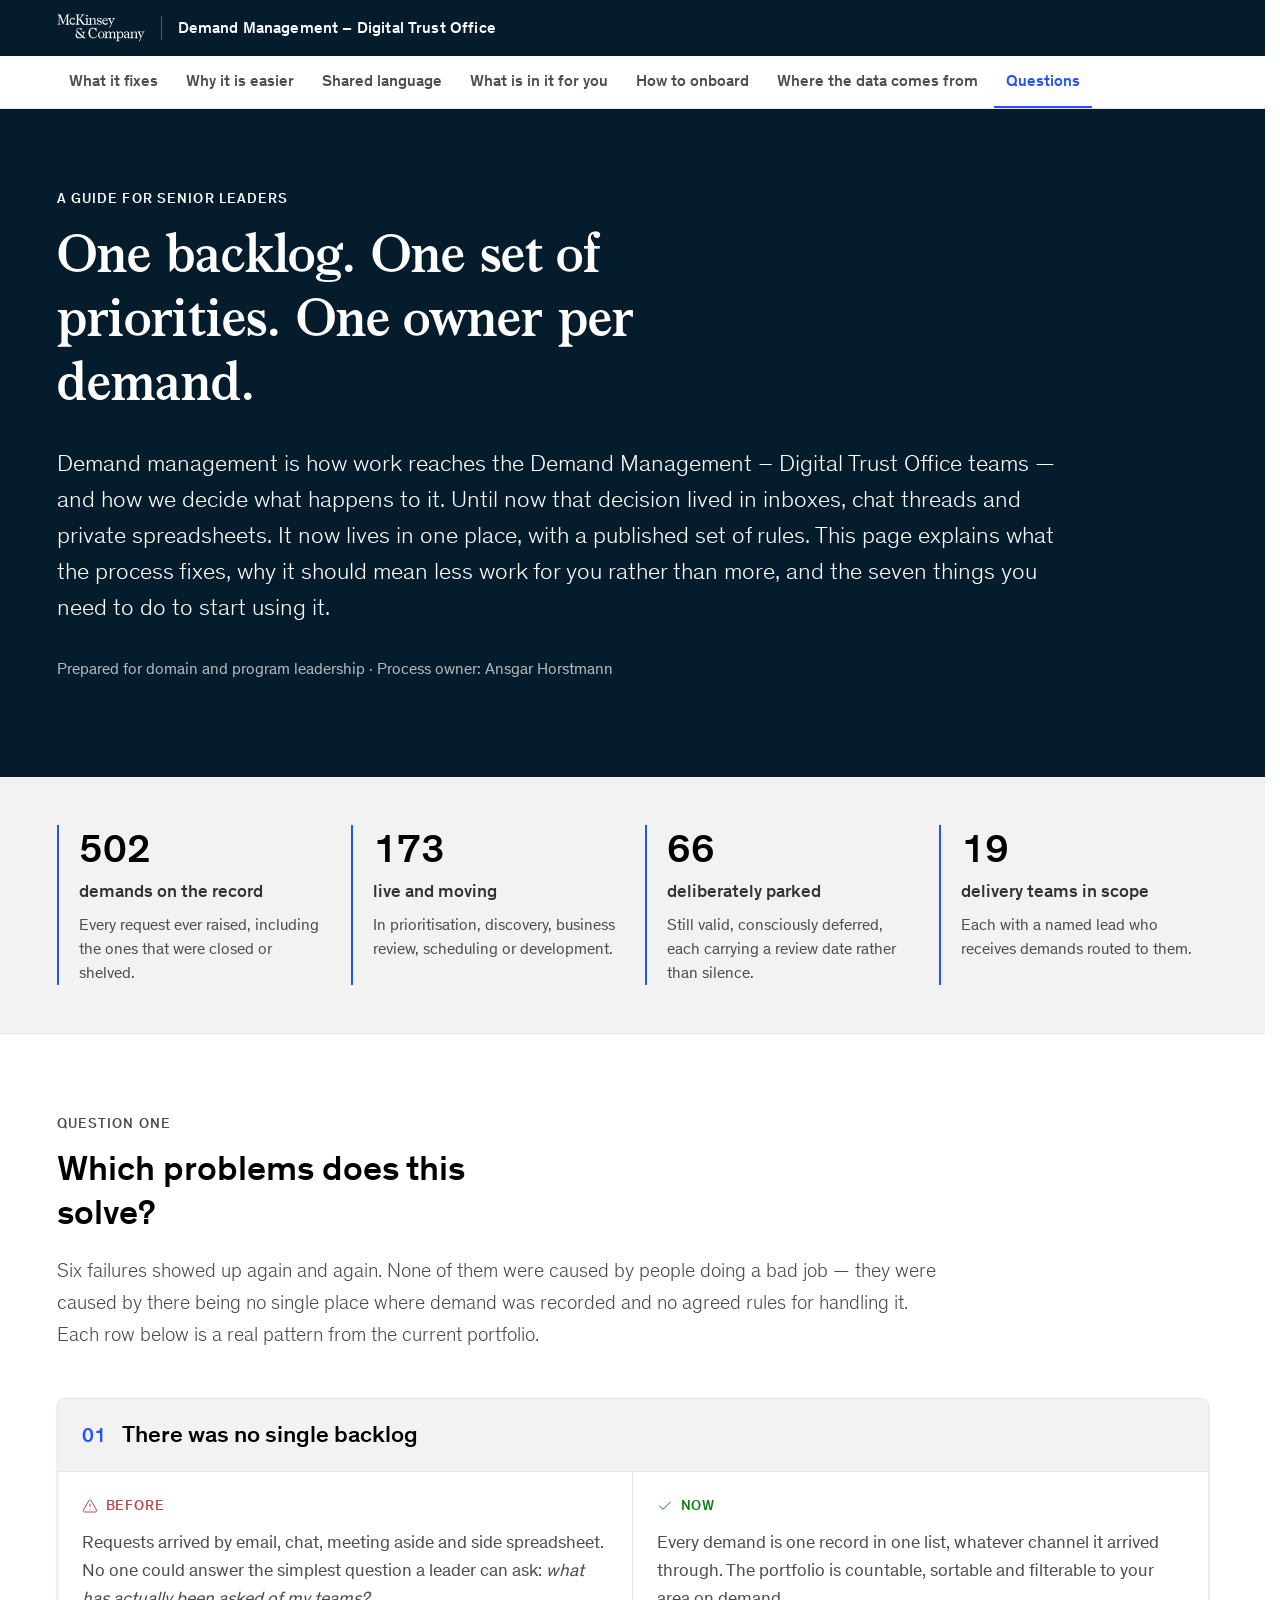
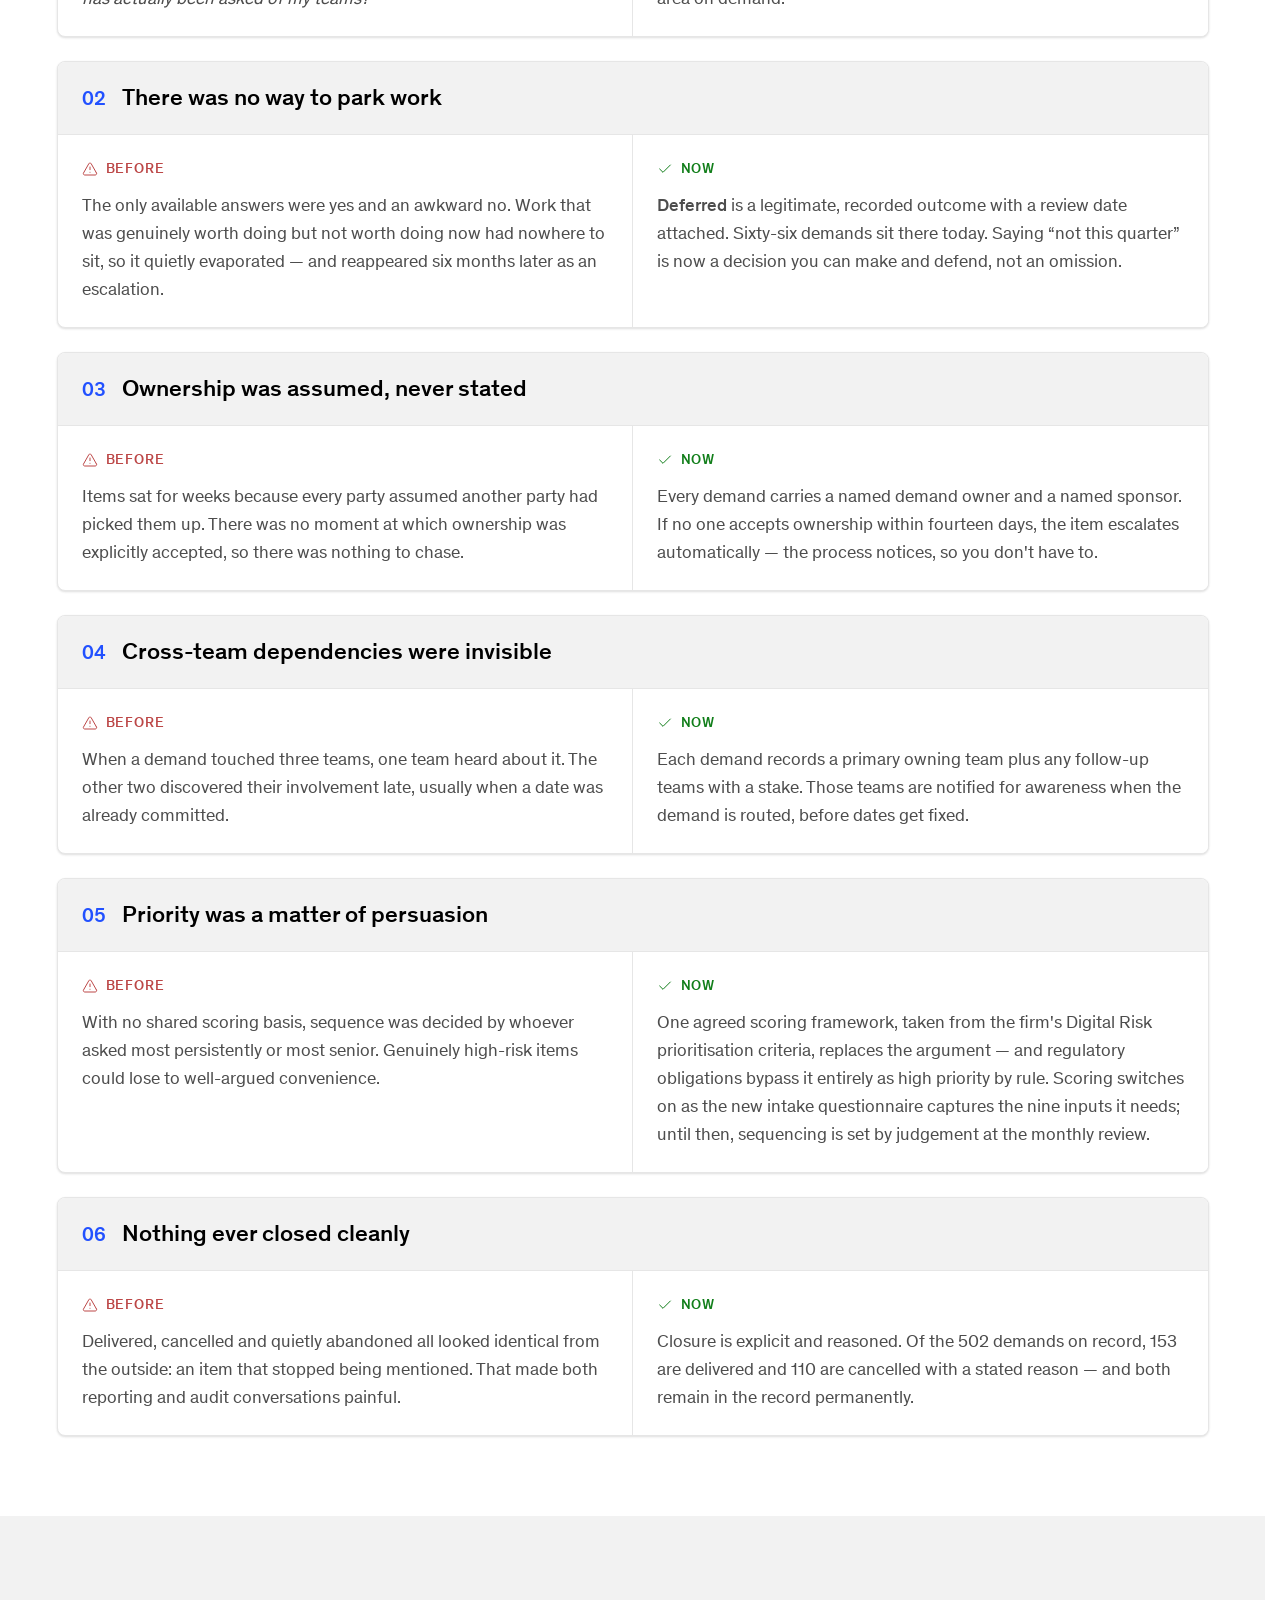
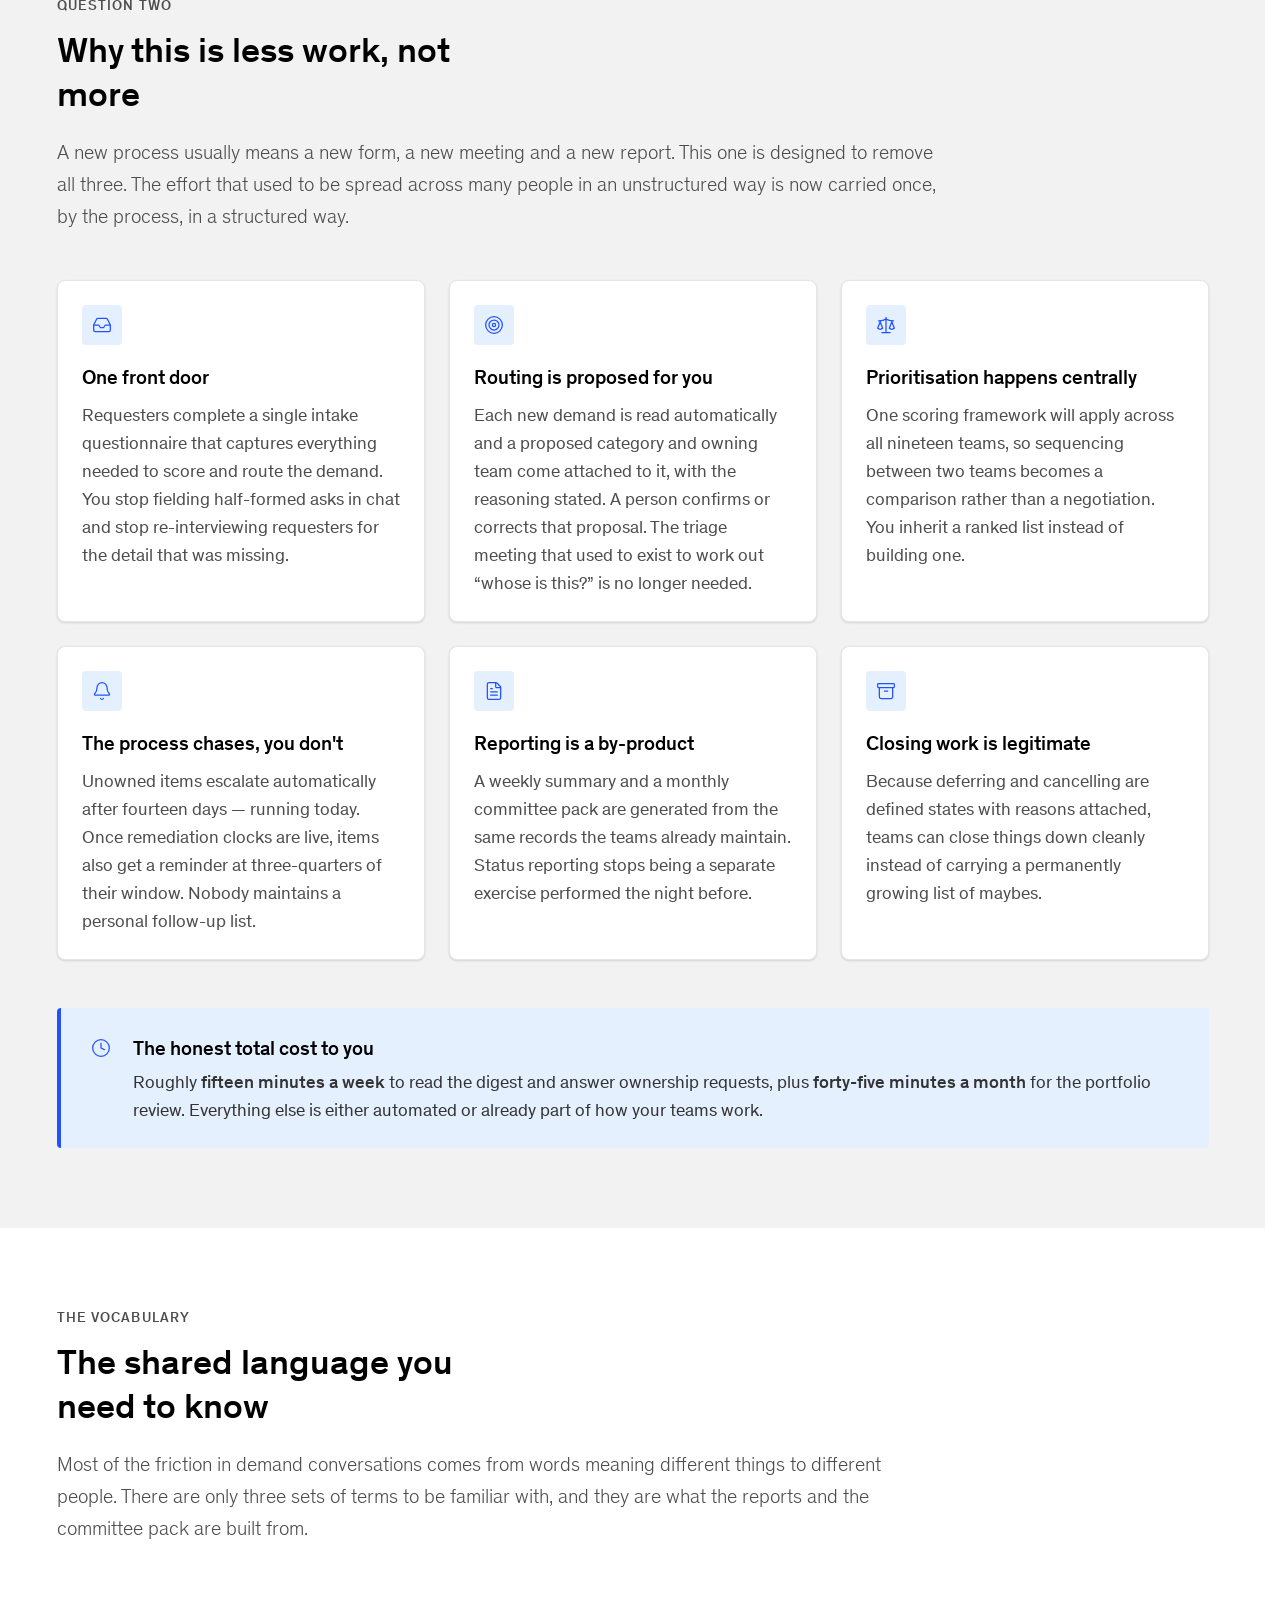
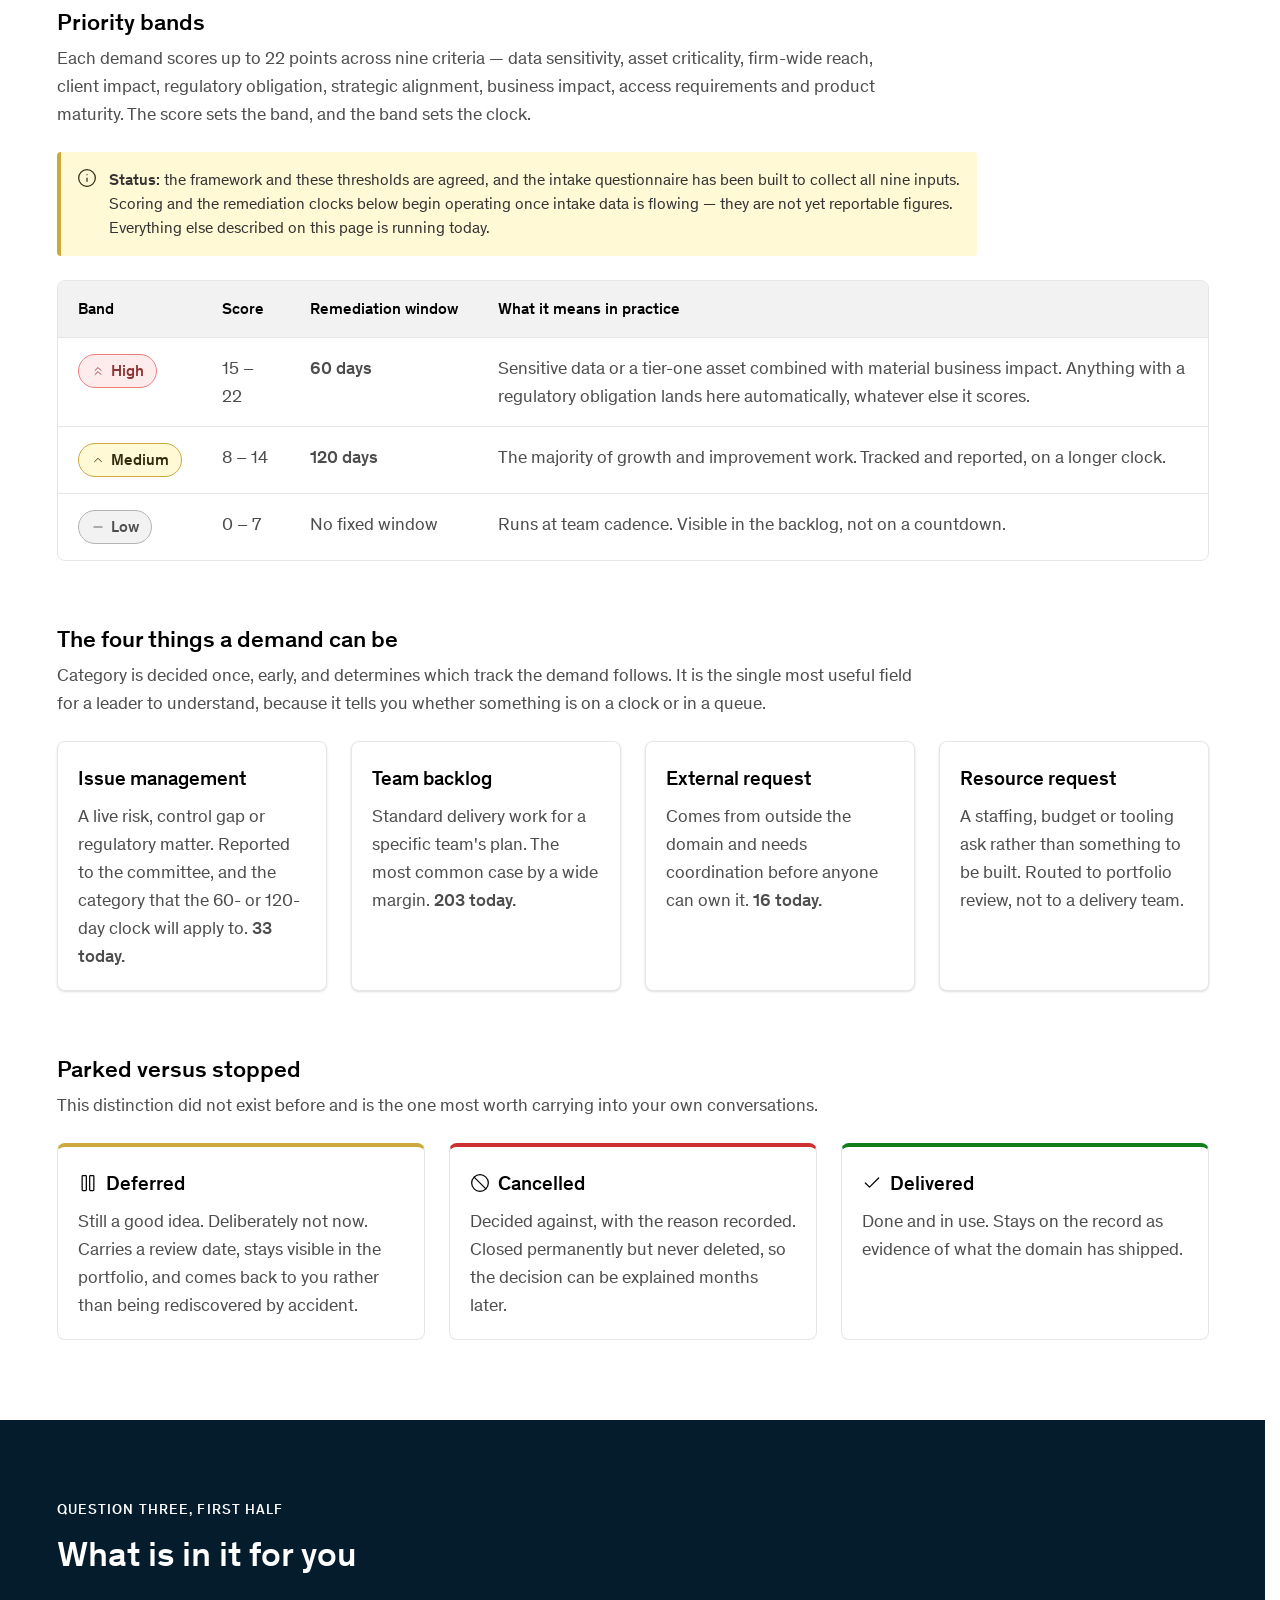
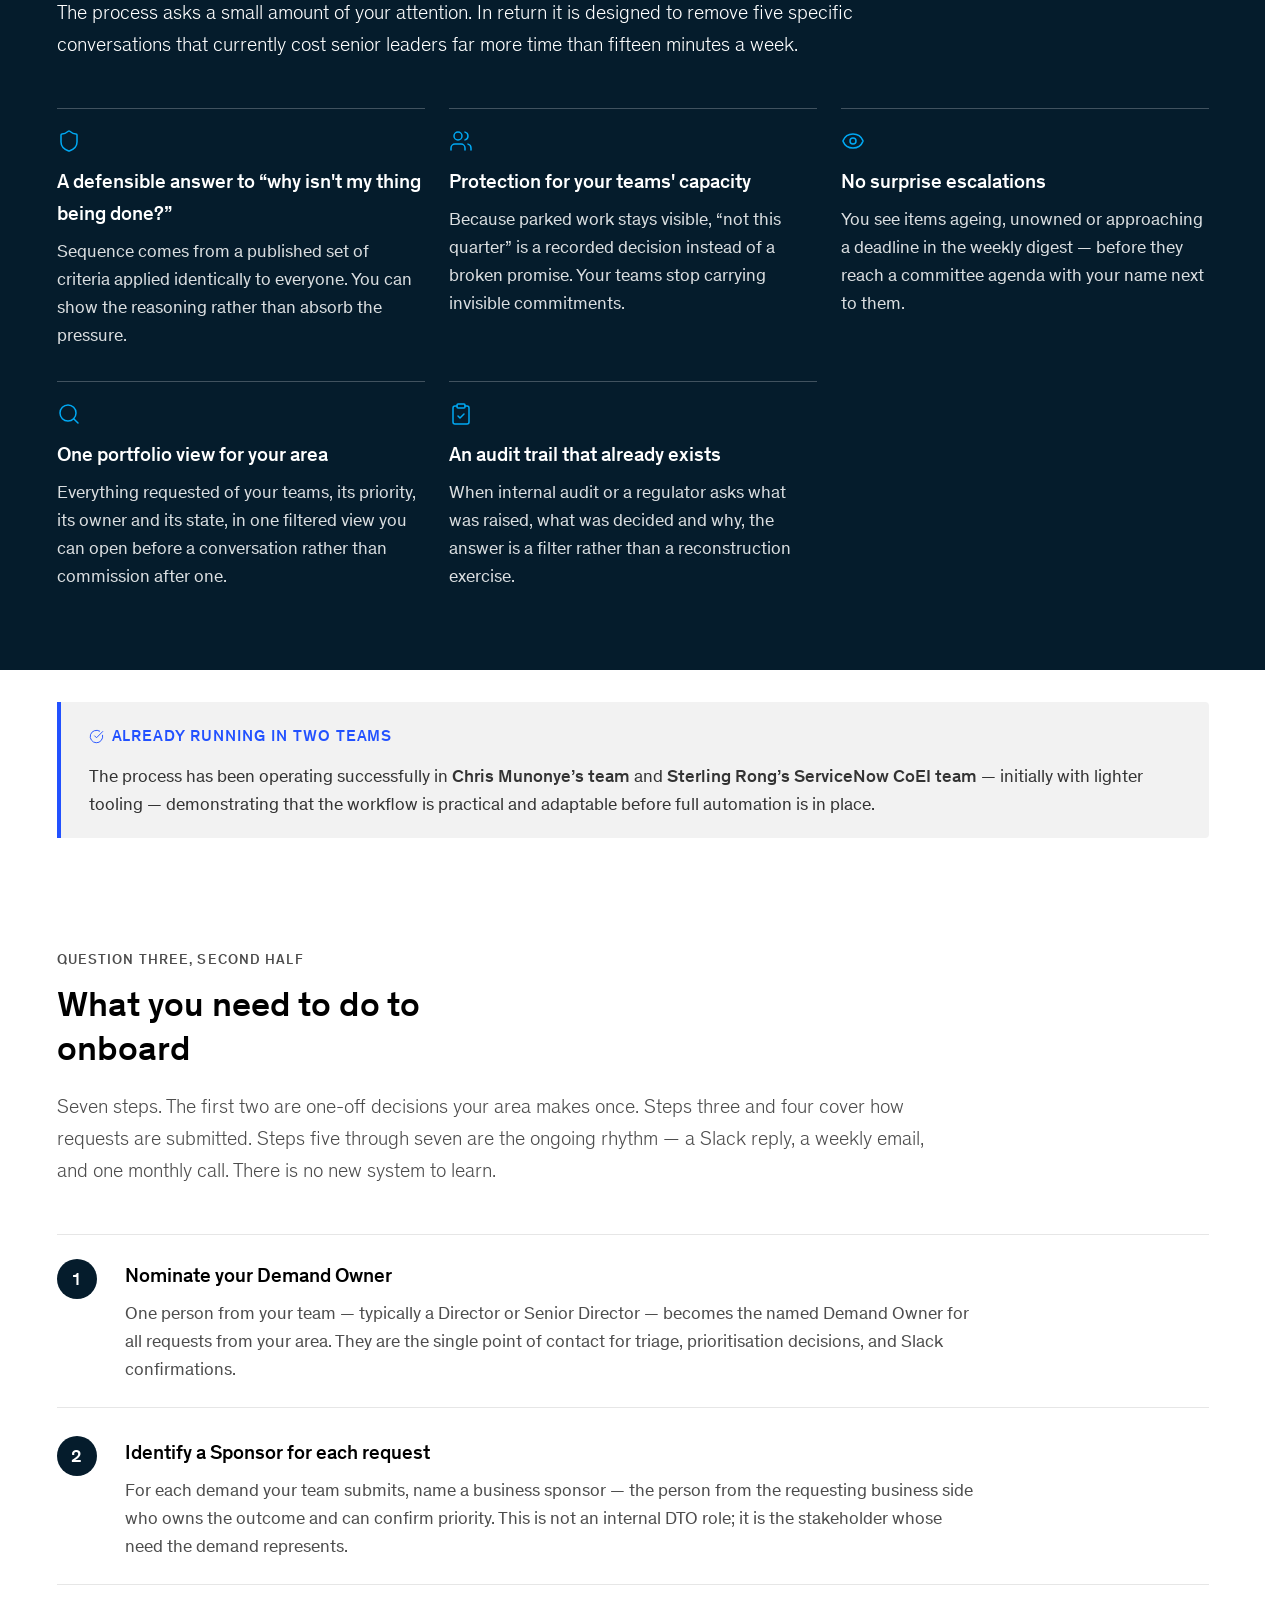
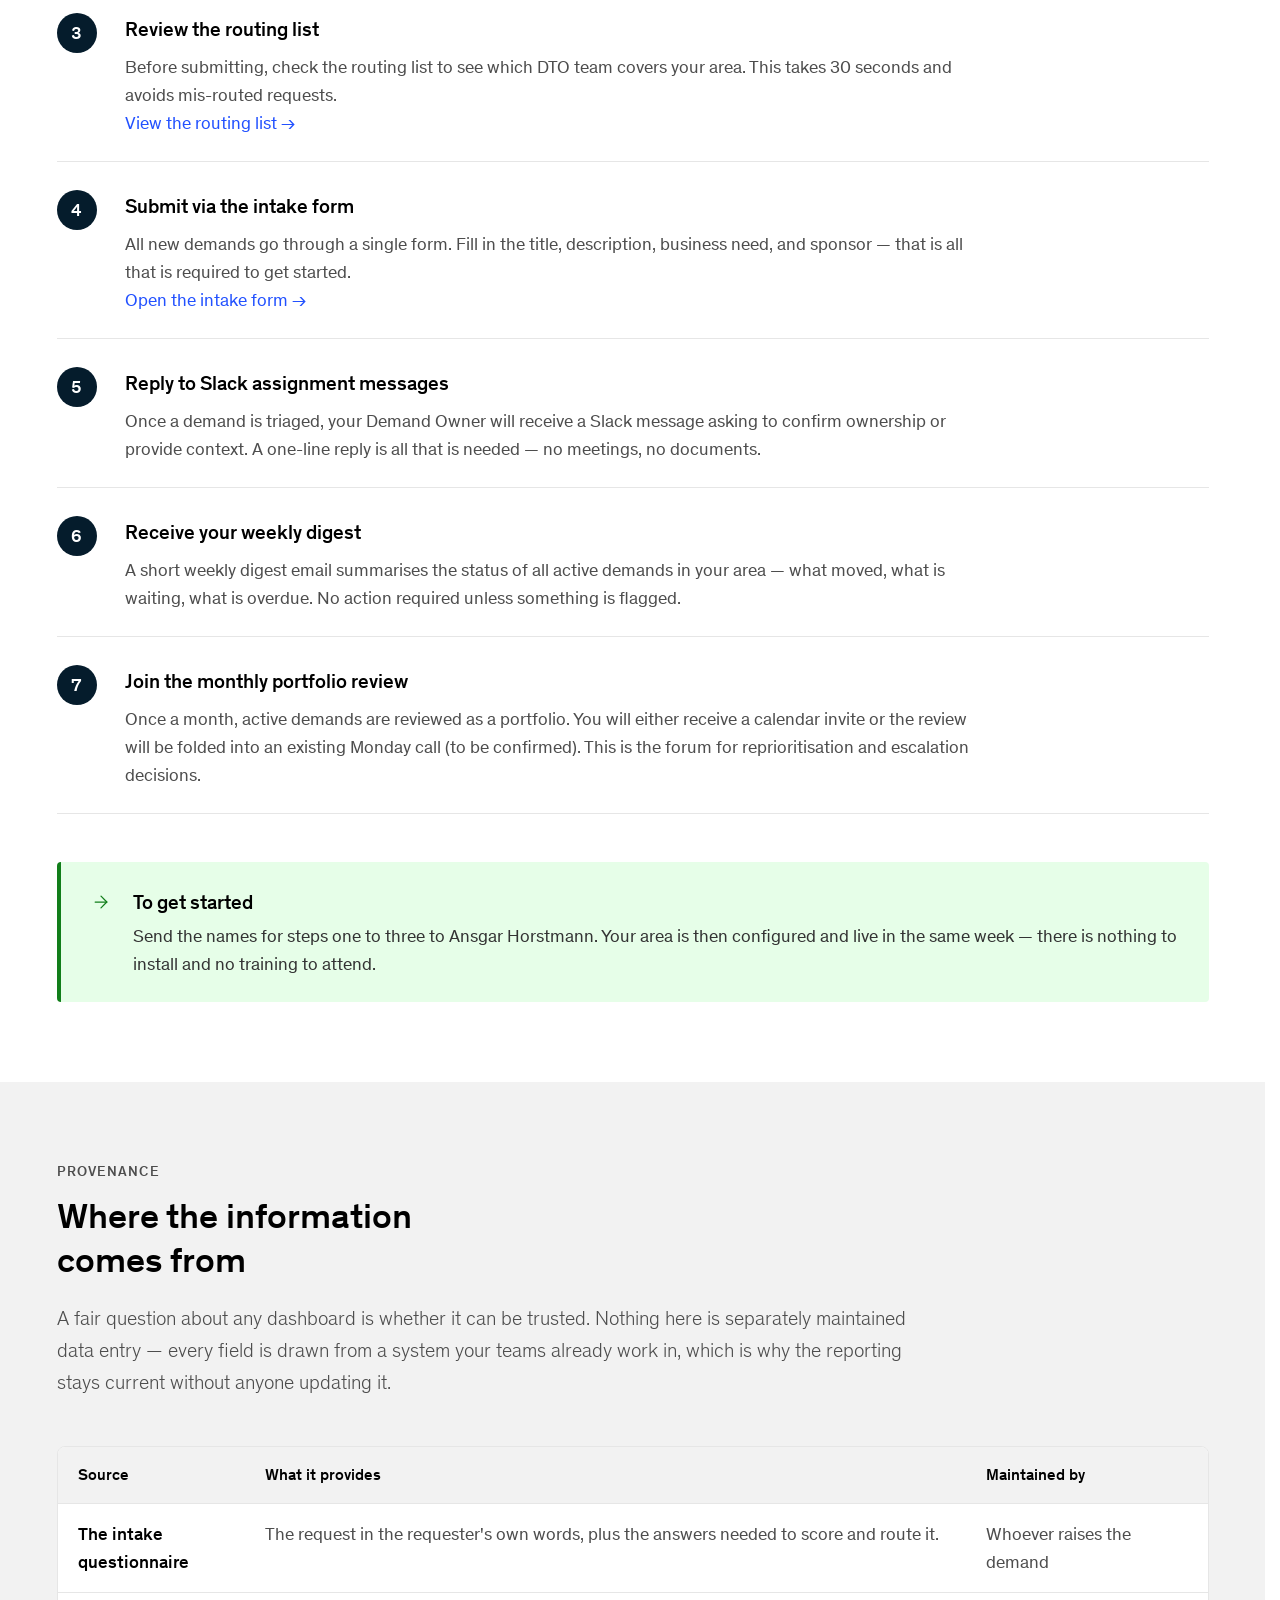
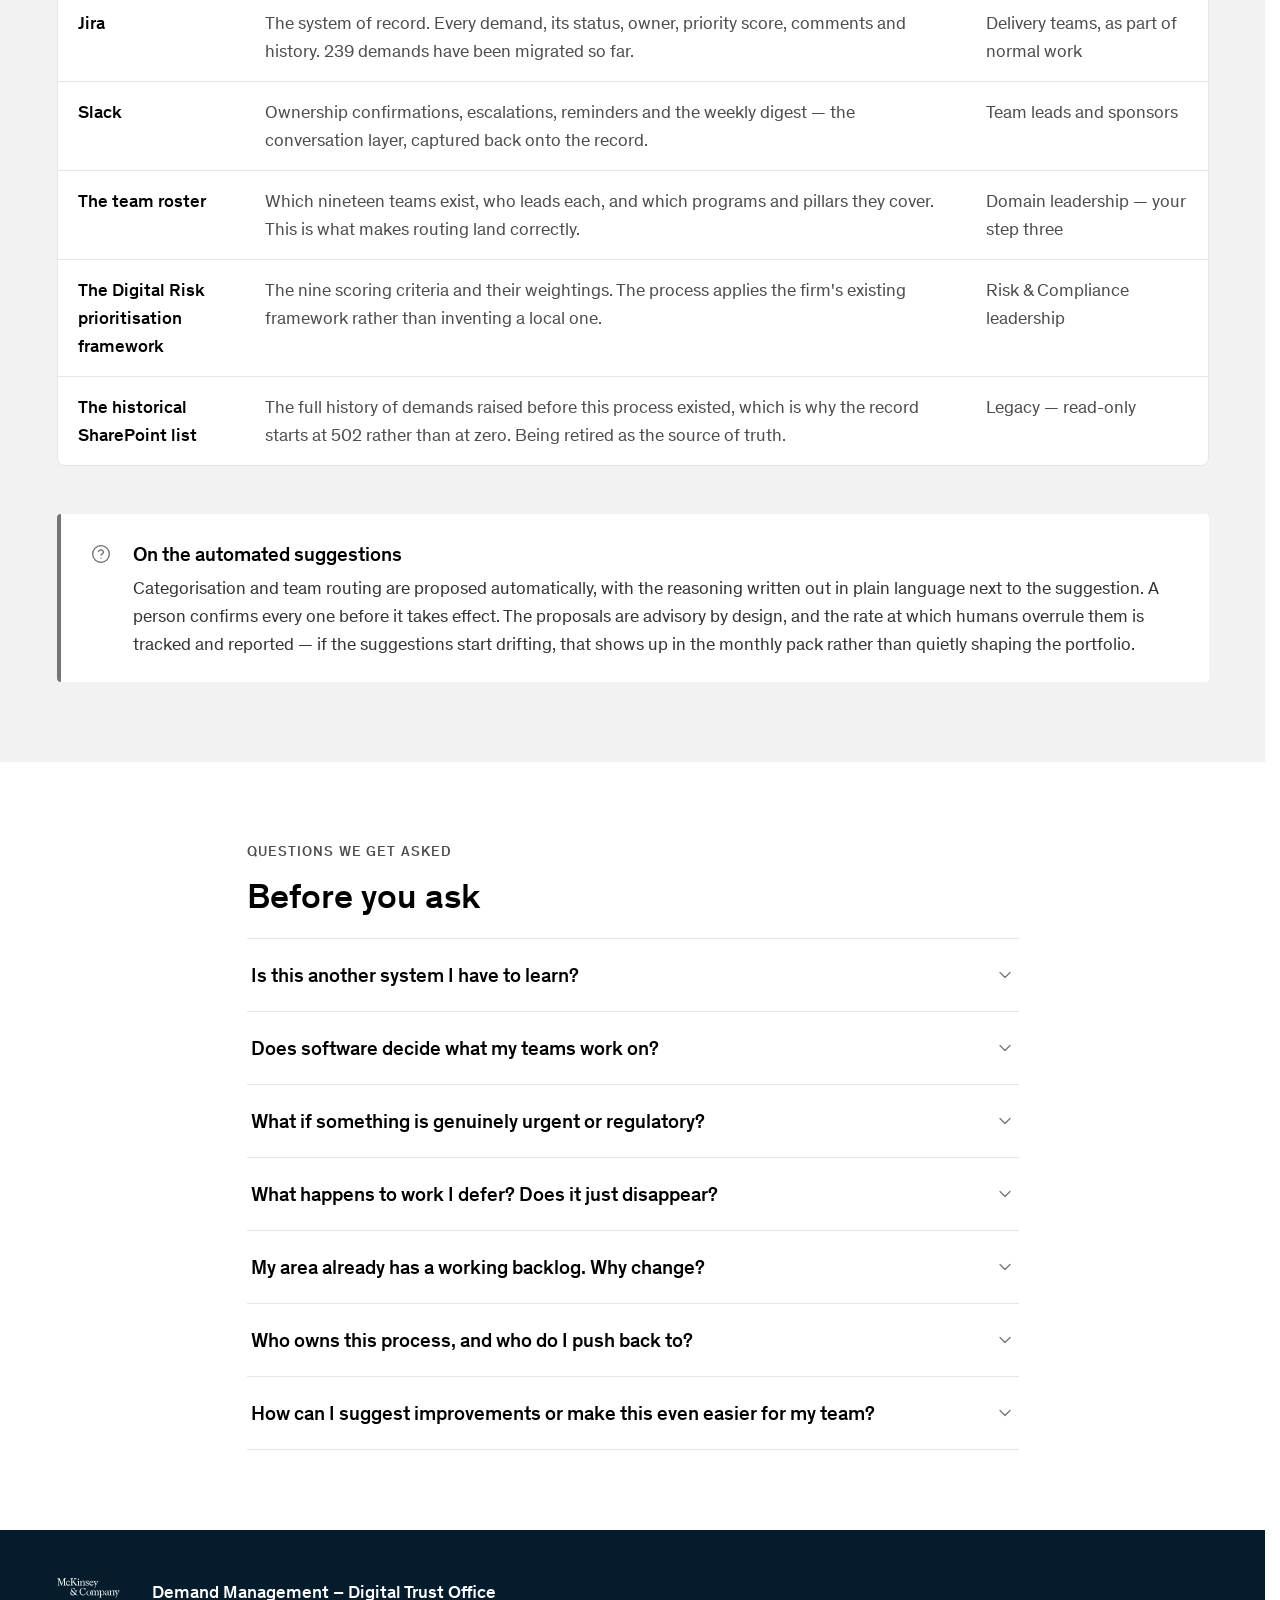
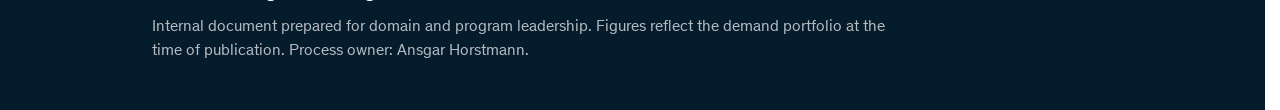
==== commit 4cfd8169: "Fix: Digital Trust Office naming" ====
--- a/index.html
+++ b/index.html
@@ -4,9 +4,13 @@
 <meta charset="utf-8">
 <meta name="viewport" content="width=device-width, initial-scale=1">
 <title>Demand Management – Digital Trust Office — A guide for senior leaders</title>
-<meta name="description" content="How the Demand Management – Digital Risk Office demand management process works, what it fixes, and what senior leaders need to do to use it.">
+<meta name="description" content="How the Demand Management – Digital Trust Office demand management process works, what it fixes, and what senior leaders need to do to use it.">
 <link rel="stylesheet" href="css/mds-foundations.css">
 <link rel="stylesheet" href="css/styles.css">
+<style>
+  .step__link { color: #2251FF; text-decoration: none; }
+  .step__link:hover, .step__link:focus { text-decoration: underline; }
+</style>
 </head>
 <body>
 
@@ -70,7 +74,7 @@
       </g>
     </svg>
     <span class="masthead__divider" aria-hidden="true"></span>
-    <span class="masthead__product">Demand Management – Digital Risk Office</span>
+    <span class="masthead__product">Demand Management – Digital Trust Office</span>
   </div>
 </header>
 
@@ -94,7 +98,7 @@
       <p class="eyebrow">A guide for senior leaders</p>
       <h1 class="hero__title">One backlog. One set of priorities. One owner per demand.</h1>
       <p class="hero__lead">
-        Demand management is how work reaches the Demand Management – Digital Risk Office teams — and how
+        Demand management is how work reaches the Demand Management – Digital Trust Office teams — and how
         we decide what happens to it. Until now that decision lived in inboxes, chat threads and private
         spreadsheets. It now lives in one place, with a published set of rules. This page explains what the
         process fixes, why it should mean less work for you rather than more, and the seven things you need
@@ -505,76 +509,72 @@
       <p class="eyebrow eyebrow--dark">Question three, second half</p>
       <h2 class="section__title">What you need to do to onboard</h2>
       <p class="section__intro">
-        Seven steps. The first four are one-off and take under an hour in total. The last three are the
-        ongoing rhythm. There is no new system to learn — the process runs in Jira and Slack, which your
-        teams already use.
+        Seven steps. The first two are one-off decisions your area makes once. Steps three and four cover
+        how requests are submitted. Steps five through seven are the ongoing rhythm — a Slack reply, a weekly
+        email, and one monthly call. There is no new system to learn.
       </p>
 
       <ol class="steps">
         <li class="step">
           <span class="step__num" aria-hidden="true">1</span>
           <div class="step__body">
-            <h3 class="step__title">Nominate a demand owner for your area</h3>
-            <p>One named person who accepts incoming demands on behalf of your teams and confirms or
-              redirects them. Not a group mailbox and not a rota.</p>
-            <p class="step__cost"><i data-lucide="clock" aria-hidden="true"></i>One-off, about 10 minutes</p>
+            <h3 class="step__title">Nominate your Demand Owner</h3>
+            <p>One person from your team — typically a Director or Senior Director — becomes the named
+              Demand Owner for all requests from your area. They are the single point of contact for triage,
+              prioritisation decisions, and Slack confirmations.</p>
           </div>
         </li>
         <li class="step">
           <span class="step__num" aria-hidden="true">2</span>
           <div class="step__body">
-            <h3 class="step__title">Confirm the sponsor</h3>
-            <p>The accountable senior leader for demands in your area — you, or a named delegate. The sponsor
-              is who the process escalates to when a demand stalls or a deadline is at risk.</p>
-            <p class="step__cost"><i data-lucide="clock" aria-hidden="true"></i>One-off, about 5 minutes</p>
+            <h3 class="step__title">Identify a Sponsor for each request</h3>
+            <p>For each demand your team submits, name a business sponsor — the person from the requesting
+              business side who owns the outcome and can confirm priority. This is not an internal DTO role;
+              it is the stakeholder whose need the demand represents.</p>
           </div>
         </li>
         <li class="step">
           <span class="step__num" aria-hidden="true">3</span>
           <div class="step__body">
-            <h3 class="step__title">Check your teams' entry in the routing list</h3>
-            <p>Confirm the team names and lead contacts we hold are correct, so routed demands reach a real
-              person on the first attempt. Nineteen teams are configured today.</p>
-            <p class="step__cost"><i data-lucide="clock" aria-hidden="true"></i>One-off, about 10 minutes</p>
+            <h3 class="step__title">Review the routing list</h3>
+            <p>Before submitting, check the routing list to see which DTO team covers your area. This takes
+              30 seconds and avoids mis-routed requests.</p>
+            <p><a class="step__link" href="#routing-list">View the routing list &rarr;</a></p>
           </div>
         </li>
         <li class="step">
           <span class="step__num" aria-hidden="true">4</span>
           <div class="step__body">
-            <h3 class="step__title">Point your requesters at the front door — and close the side doors</h3>
-            <p>This is the step that makes the difference. Direct anyone asking your teams for work to the
-              intake form, and decline to start work that arrives any other way. A process with exceptions
-              produces exactly the invisible backlog it was built to remove.</p>
-            <p class="step__cost"><i data-lucide="clock" aria-hidden="true"></i>One-off message, then consistency</p>
+            <h3 class="step__title">Submit via the intake form</h3>
+            <p>All new demands go through a single form. Fill in the title, description, business need, and
+              sponsor — that is all that is required to get started.</p>
+            <p><a class="step__link" href="#intake-form">Open the intake form &rarr;</a></p>
           </div>
         </li>
         <li class="step">
           <span class="step__num" aria-hidden="true">5</span>
           <div class="step__body">
-            <h3 class="step__title">Answer ownership requests within fourteen days</h3>
-            <p>When a demand is routed to your area you get a direct message asking you to confirm ownership.
-              Replying in the thread is enough. After fourteen days without a reply the item escalates
-              automatically.</p>
-            <p class="step__cost"><i data-lucide="clock" aria-hidden="true"></i>Ongoing, a couple of minutes per item</p>
+            <h3 class="step__title">Reply to Slack assignment messages</h3>
+            <p>Once a demand is triaged, your Demand Owner will receive a Slack message asking to confirm
+              ownership or provide context. A one-line reply is all that is needed — no meetings,
+              no documents.</p>
           </div>
         </li>
         <li class="step">
           <span class="step__num" aria-hidden="true">6</span>
           <div class="step__body">
-            <h3 class="step__title">Read the weekly digest</h3>
-            <p>One message covering high-priority items still unresolved, anything unowned or overdue, and
-              what changed in your area. It is written to be read, not filed.</p>
-            <p class="step__cost"><i data-lucide="clock" aria-hidden="true"></i>Weekly, about 15 minutes</p>
+            <h3 class="step__title">Receive your weekly digest</h3>
+            <p>A short weekly digest email summarises the status of all active demands in your area — what
+              moved, what is waiting, what is overdue. No action required unless something is flagged.</p>
           </div>
         </li>
         <li class="step">
           <span class="step__num" aria-hidden="true">7</span>
           <div class="step__body">
             <h3 class="step__title">Join the monthly portfolio review</h3>
-            <p>Where deferrals get confirmed or released, cancellations get agreed, and the ranked list is
-              sanity-checked against reality. This is where your judgement matters most — the scoring gets
-              you a defensible order, but not a decision.</p>
-            <p class="step__cost"><i data-lucide="clock" aria-hidden="true"></i>Monthly, about 45 minutes</p>
+            <p>Once a month, active demands are reviewed as a portfolio. You will either receive a calendar
+              invite or the review will be folded into an existing Monday call (to be confirmed). This is
+              the forum for reprioritisation and escalation decisions.</p>
           </div>
         </li>
       </ol>
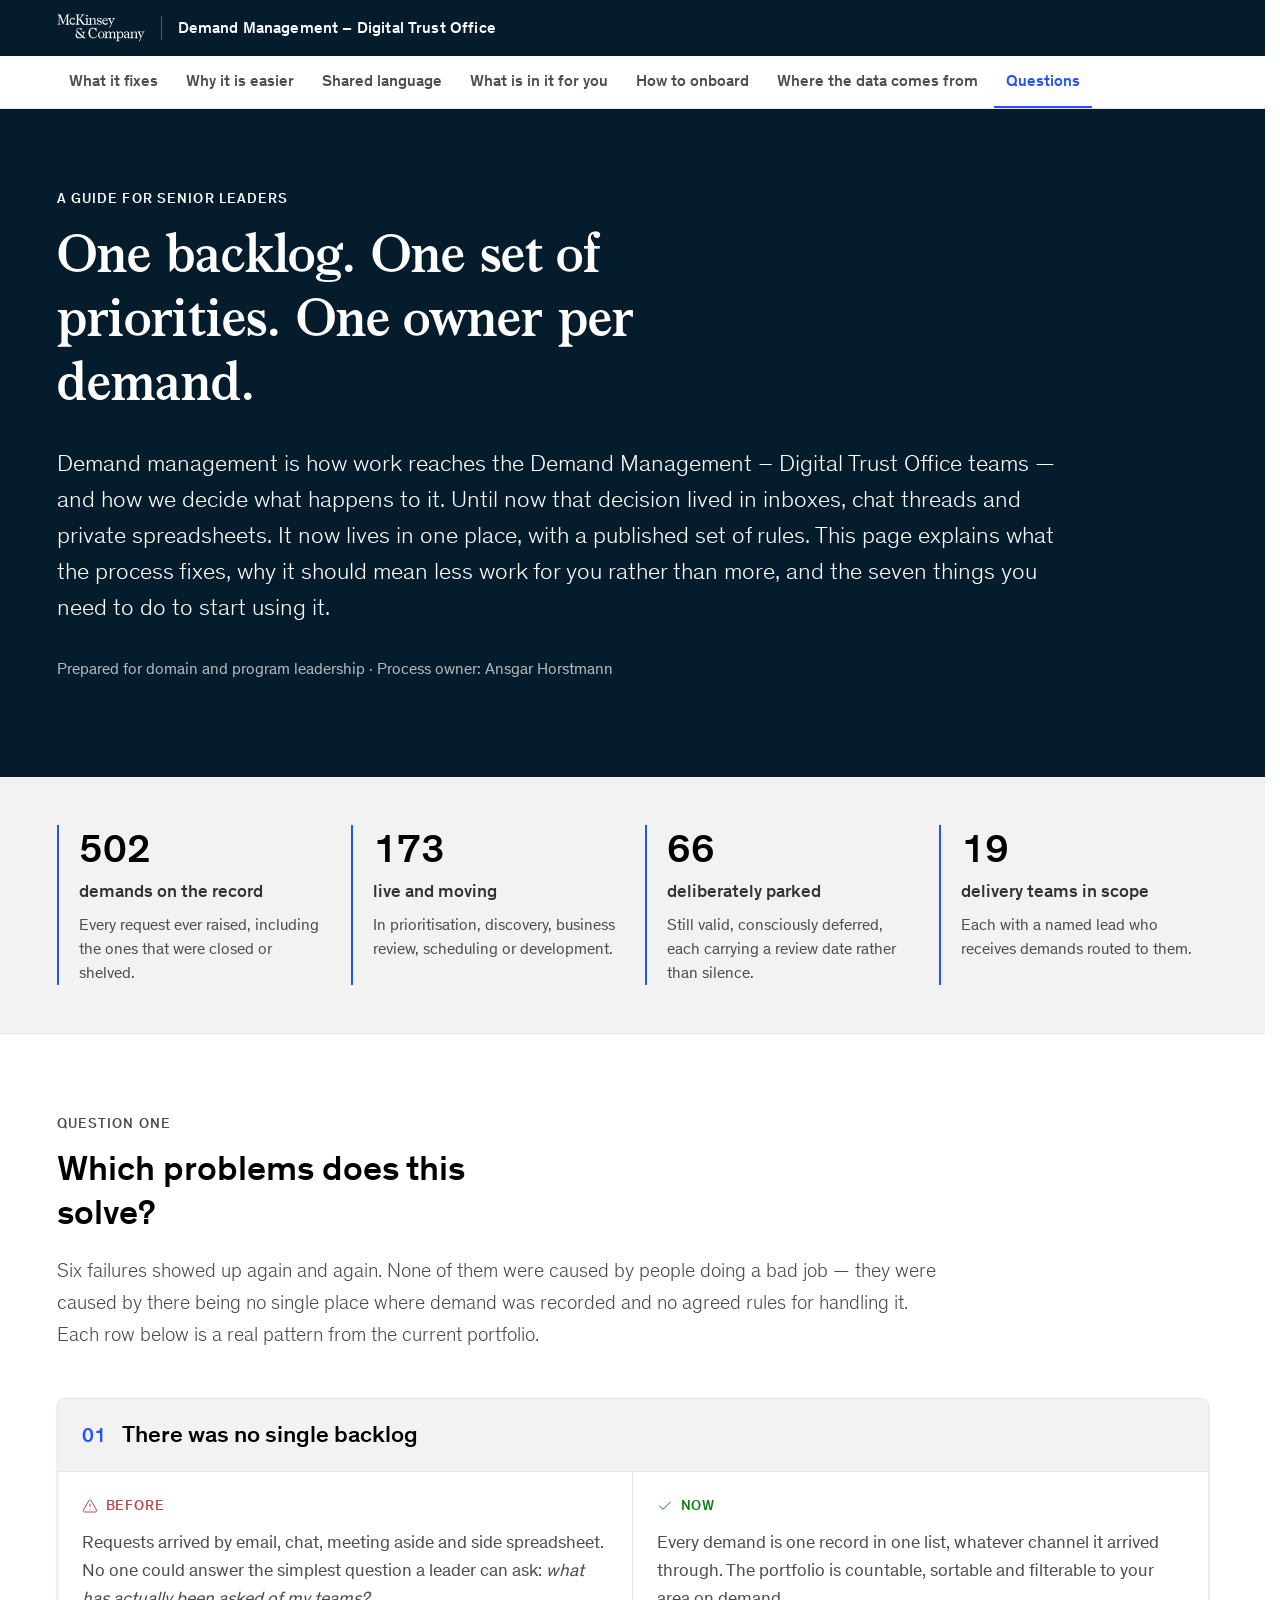
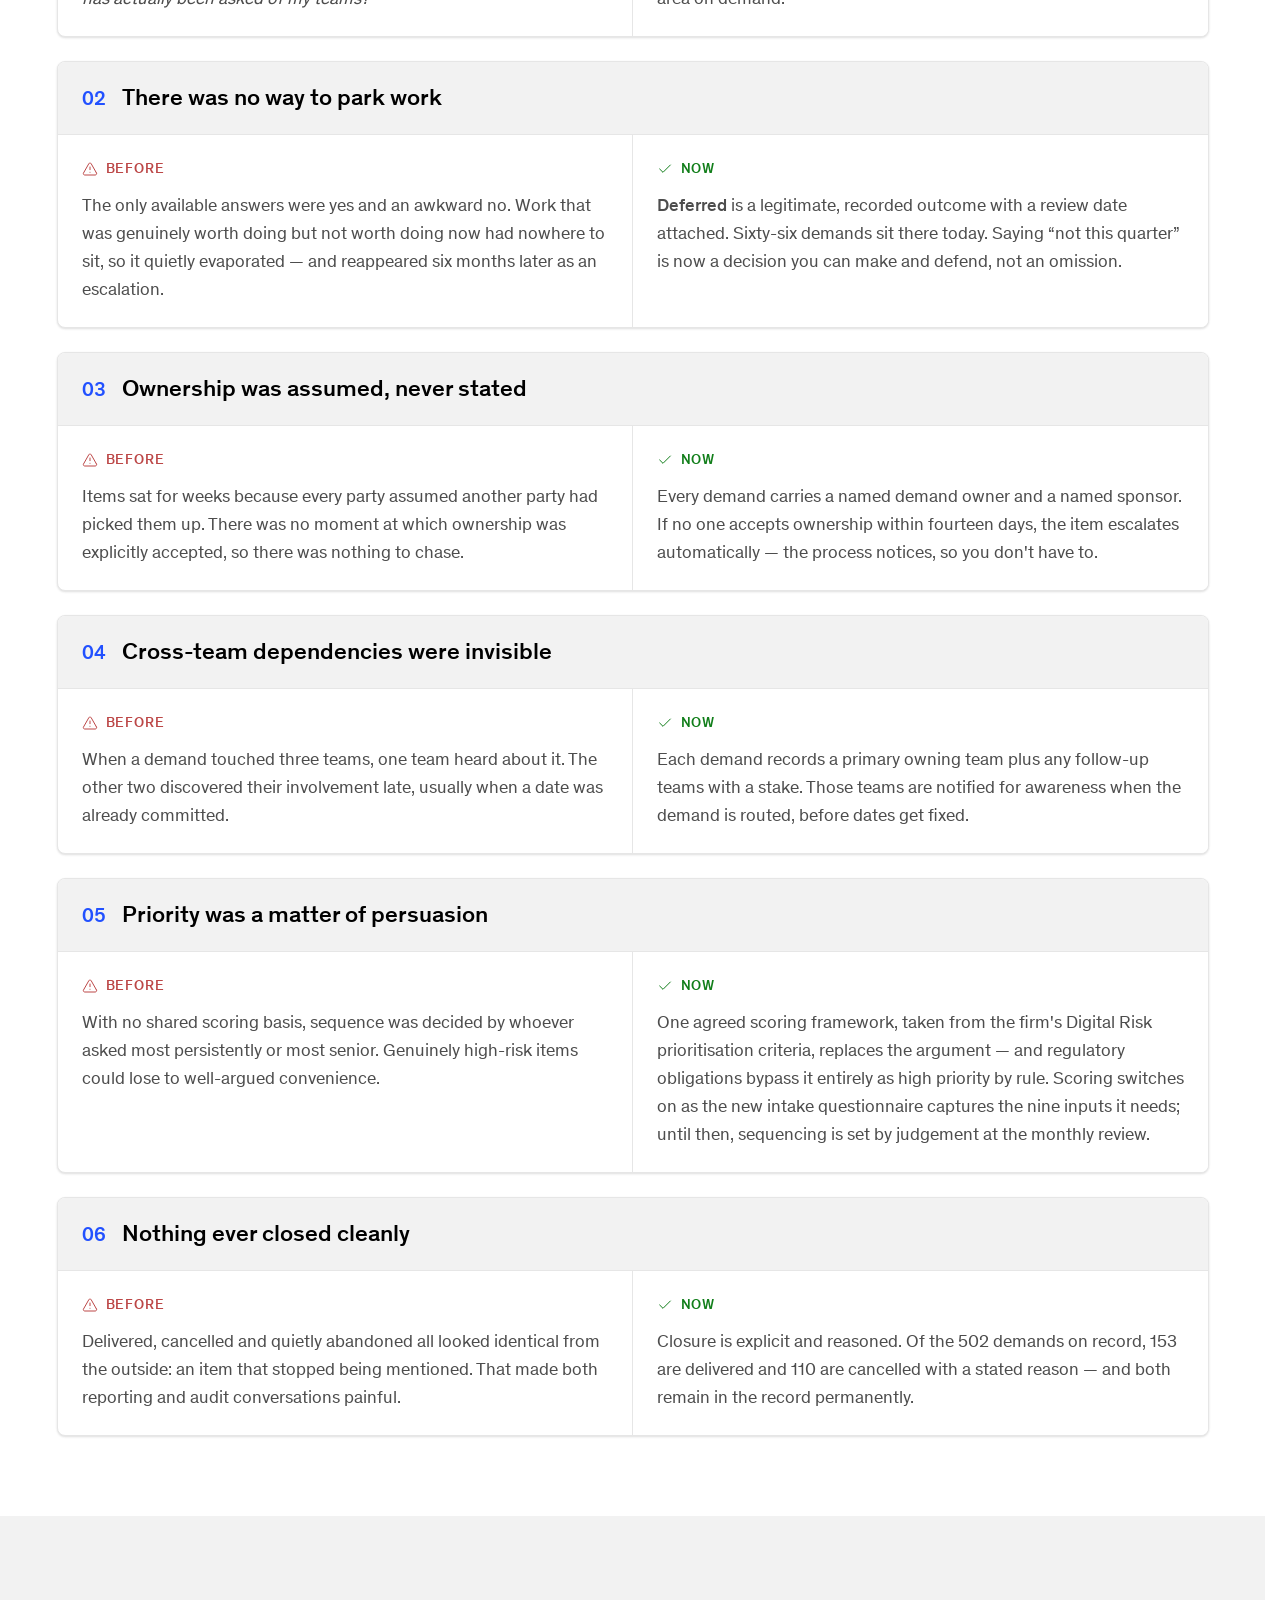
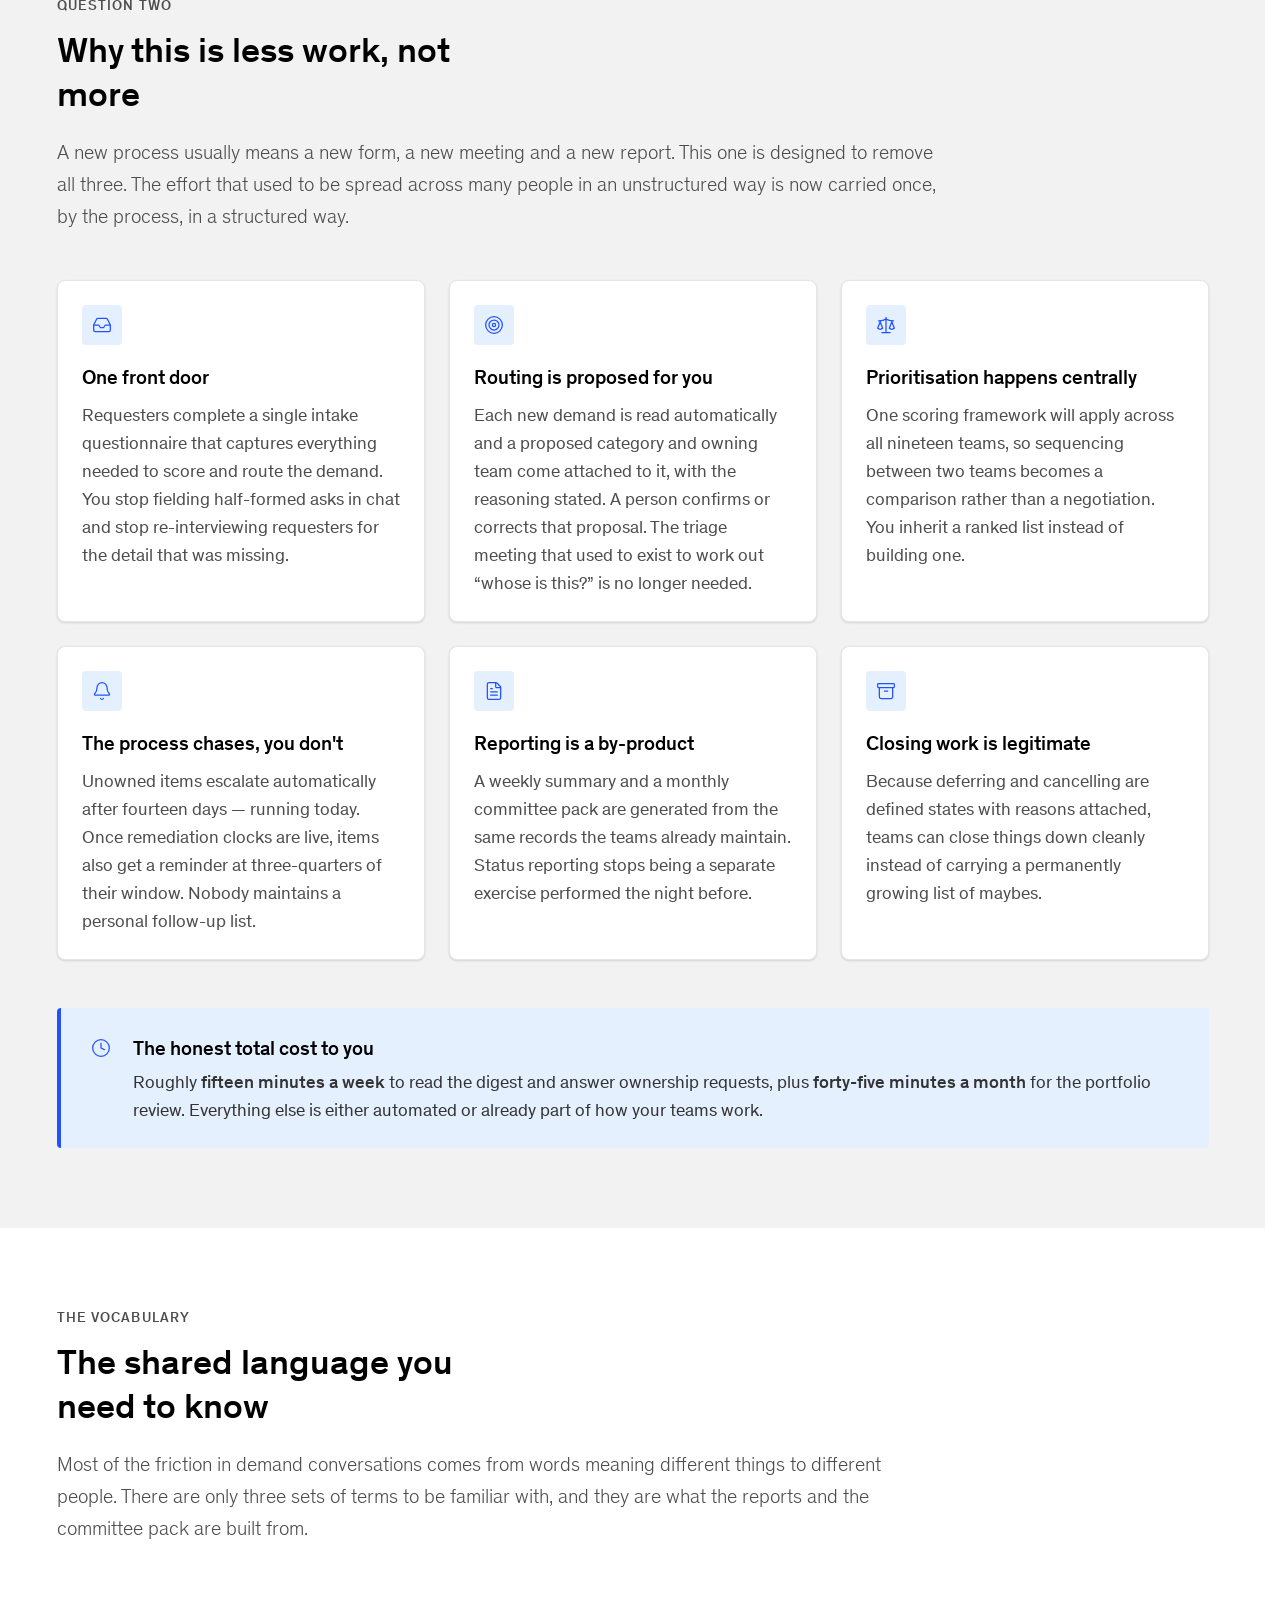
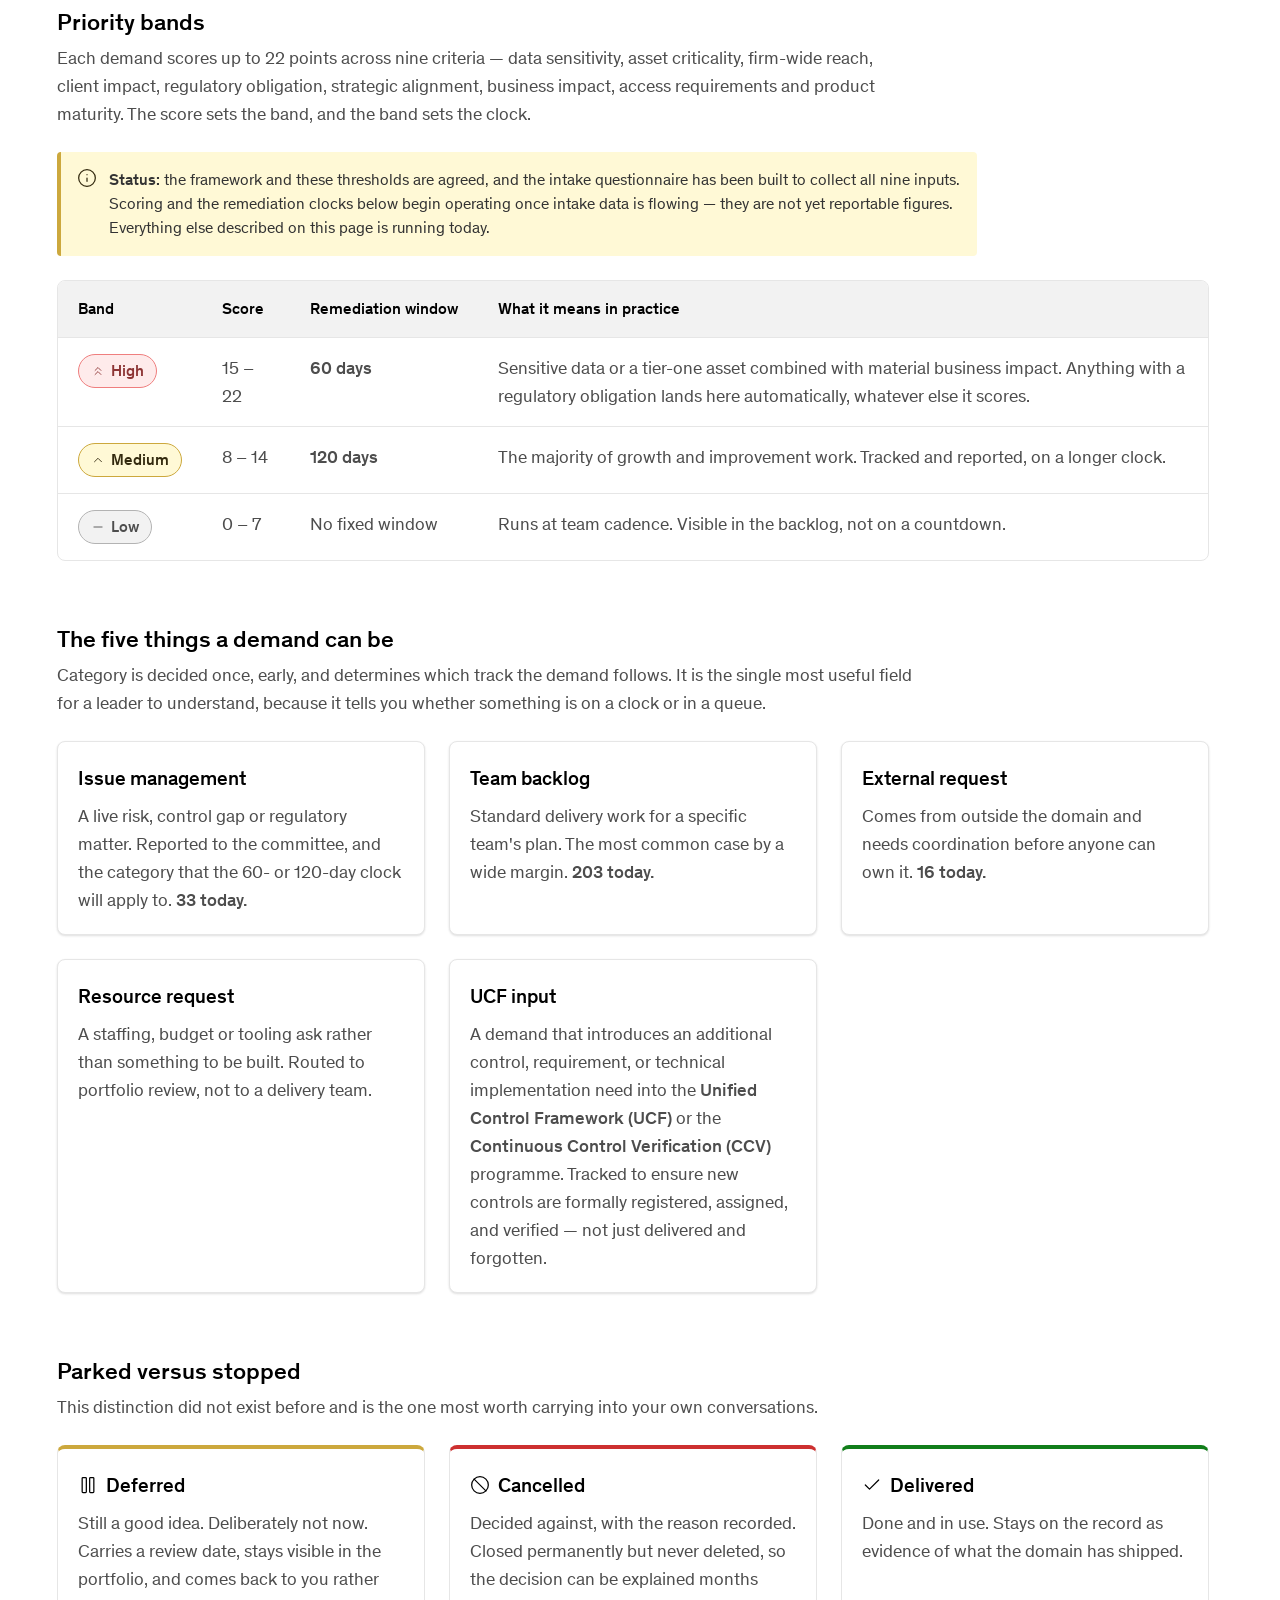
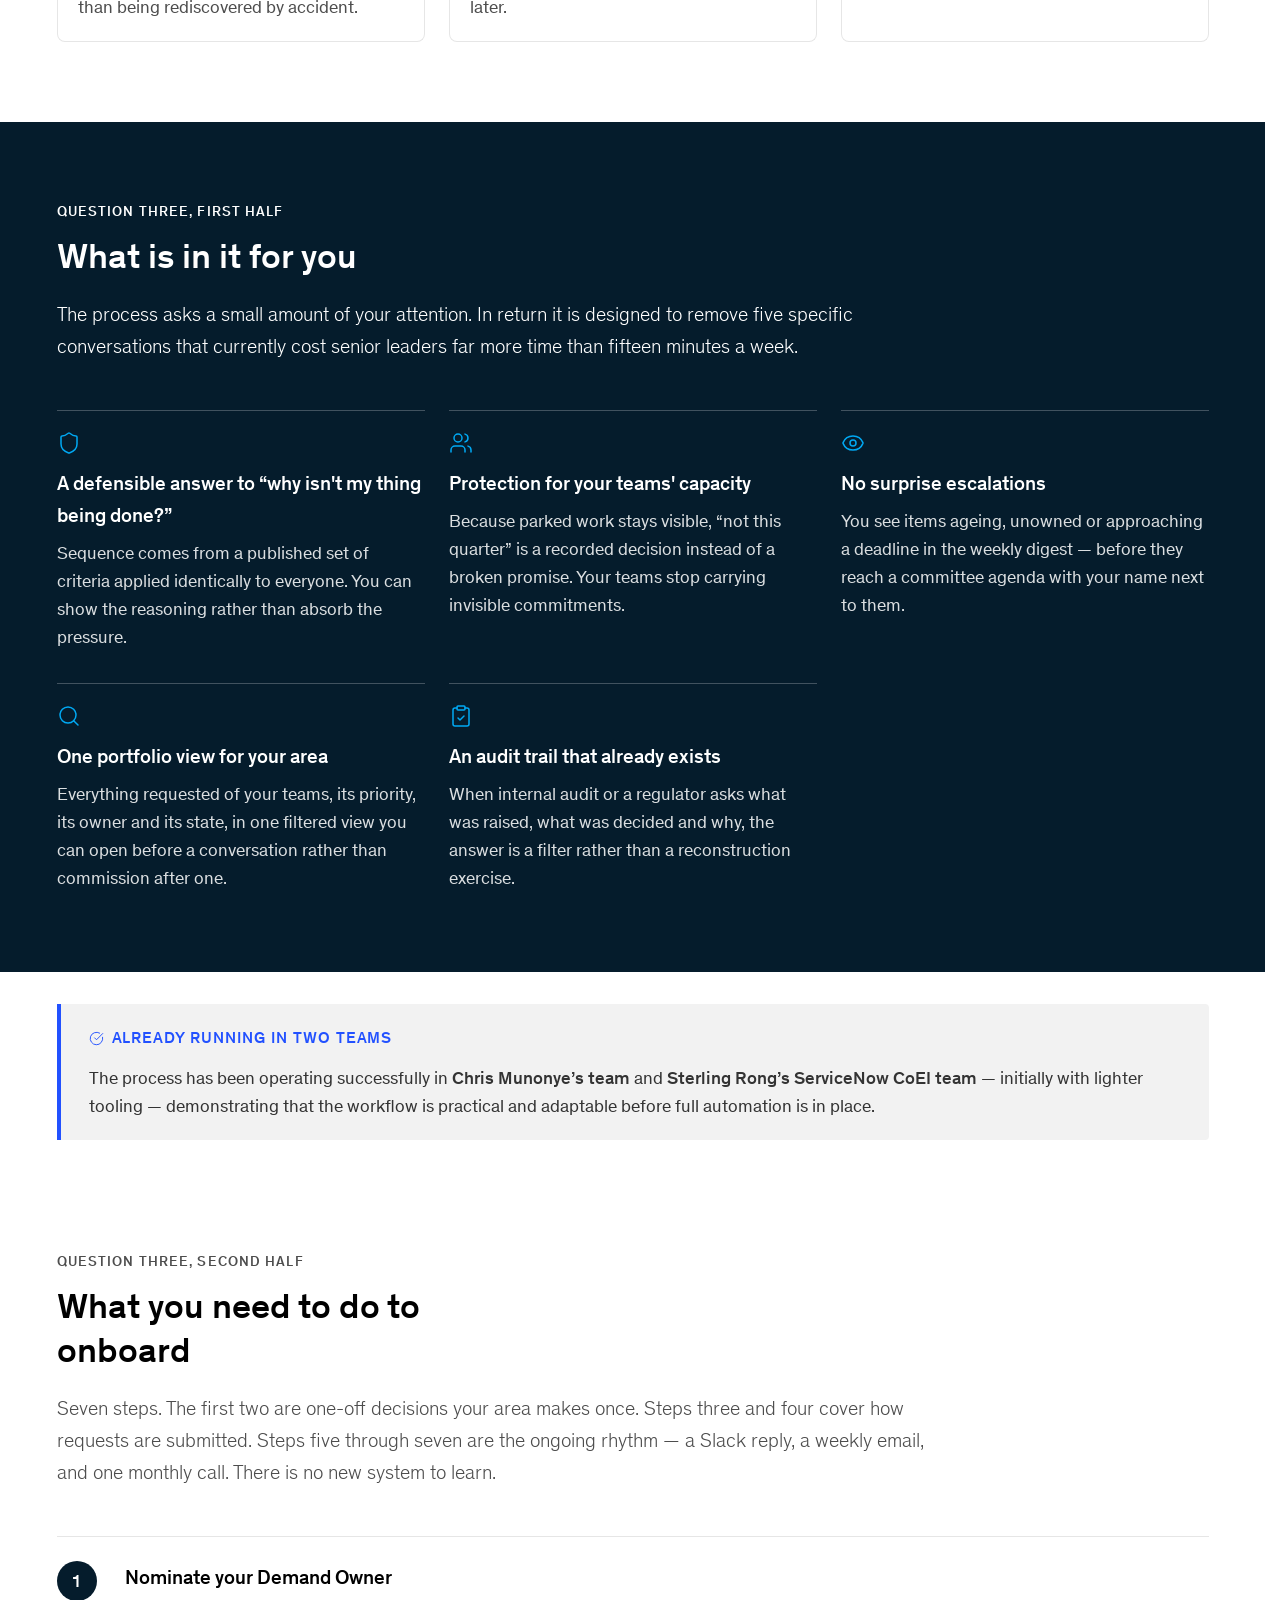
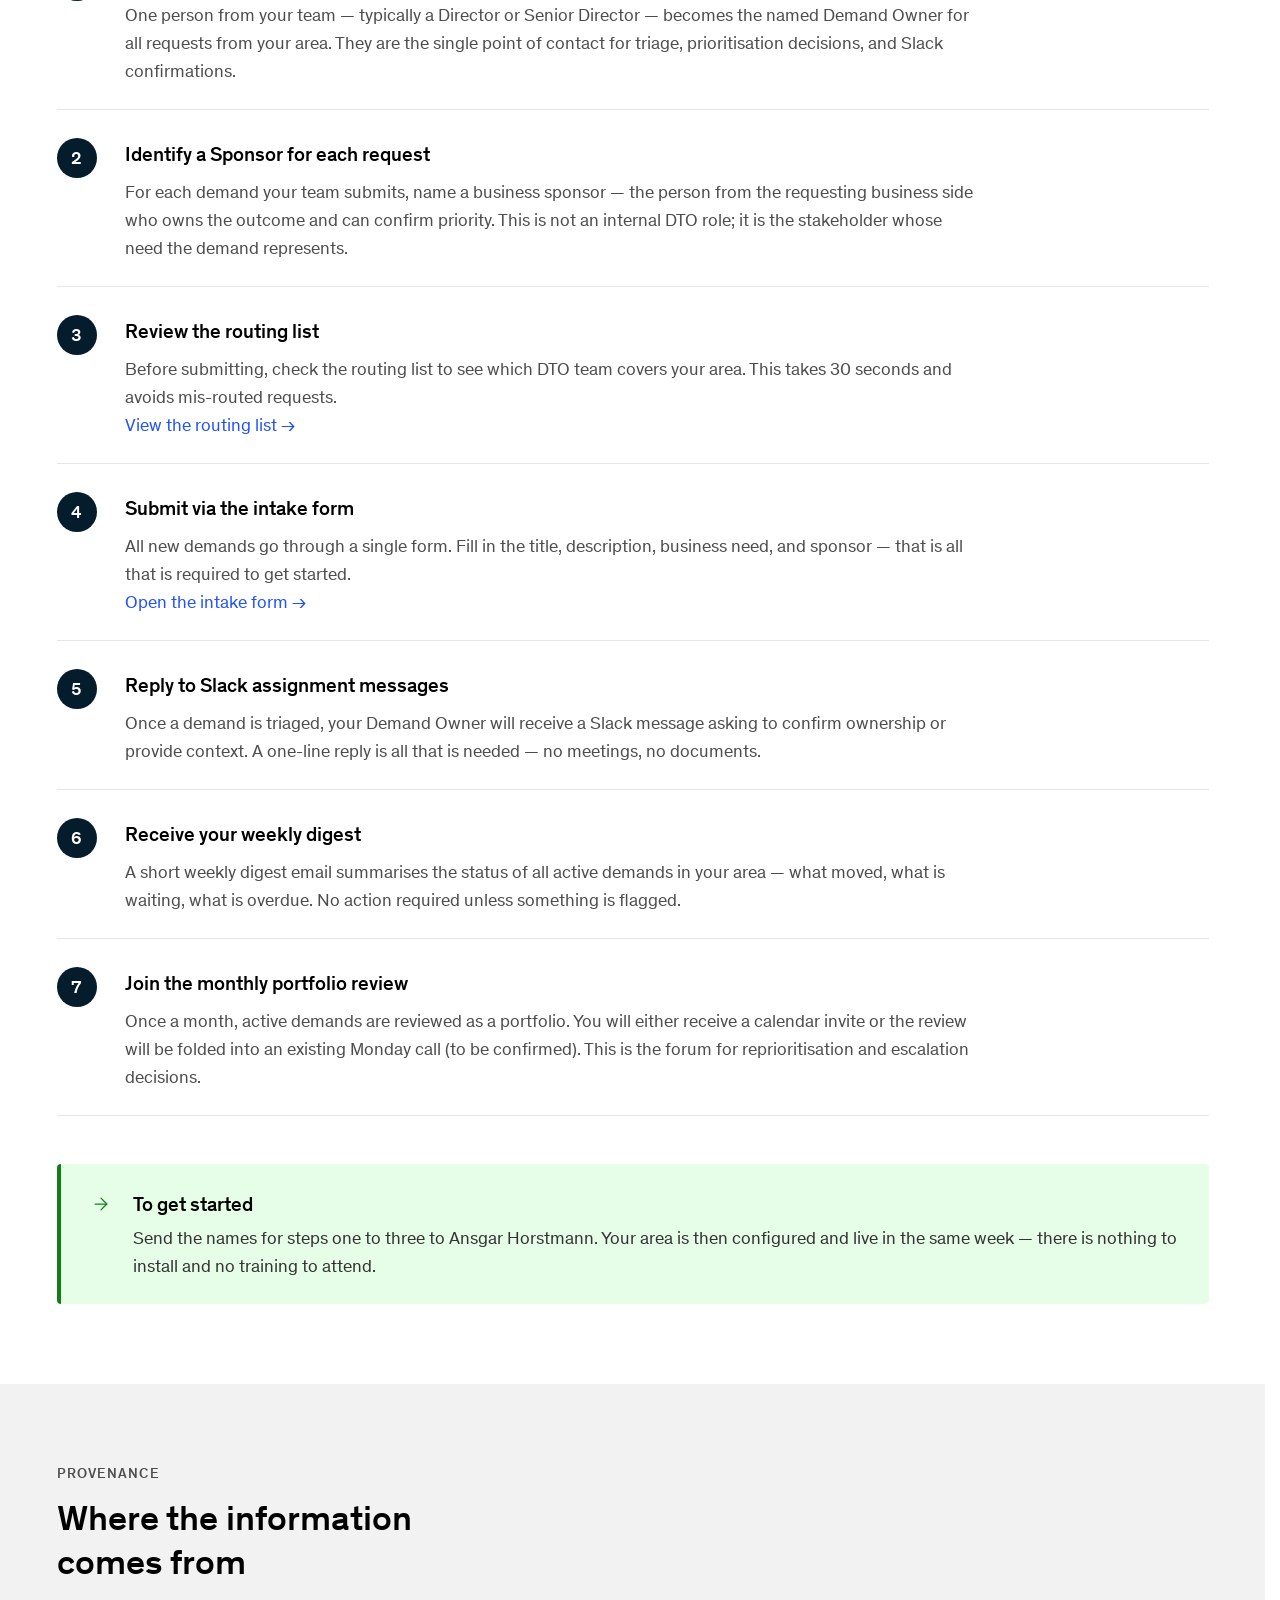
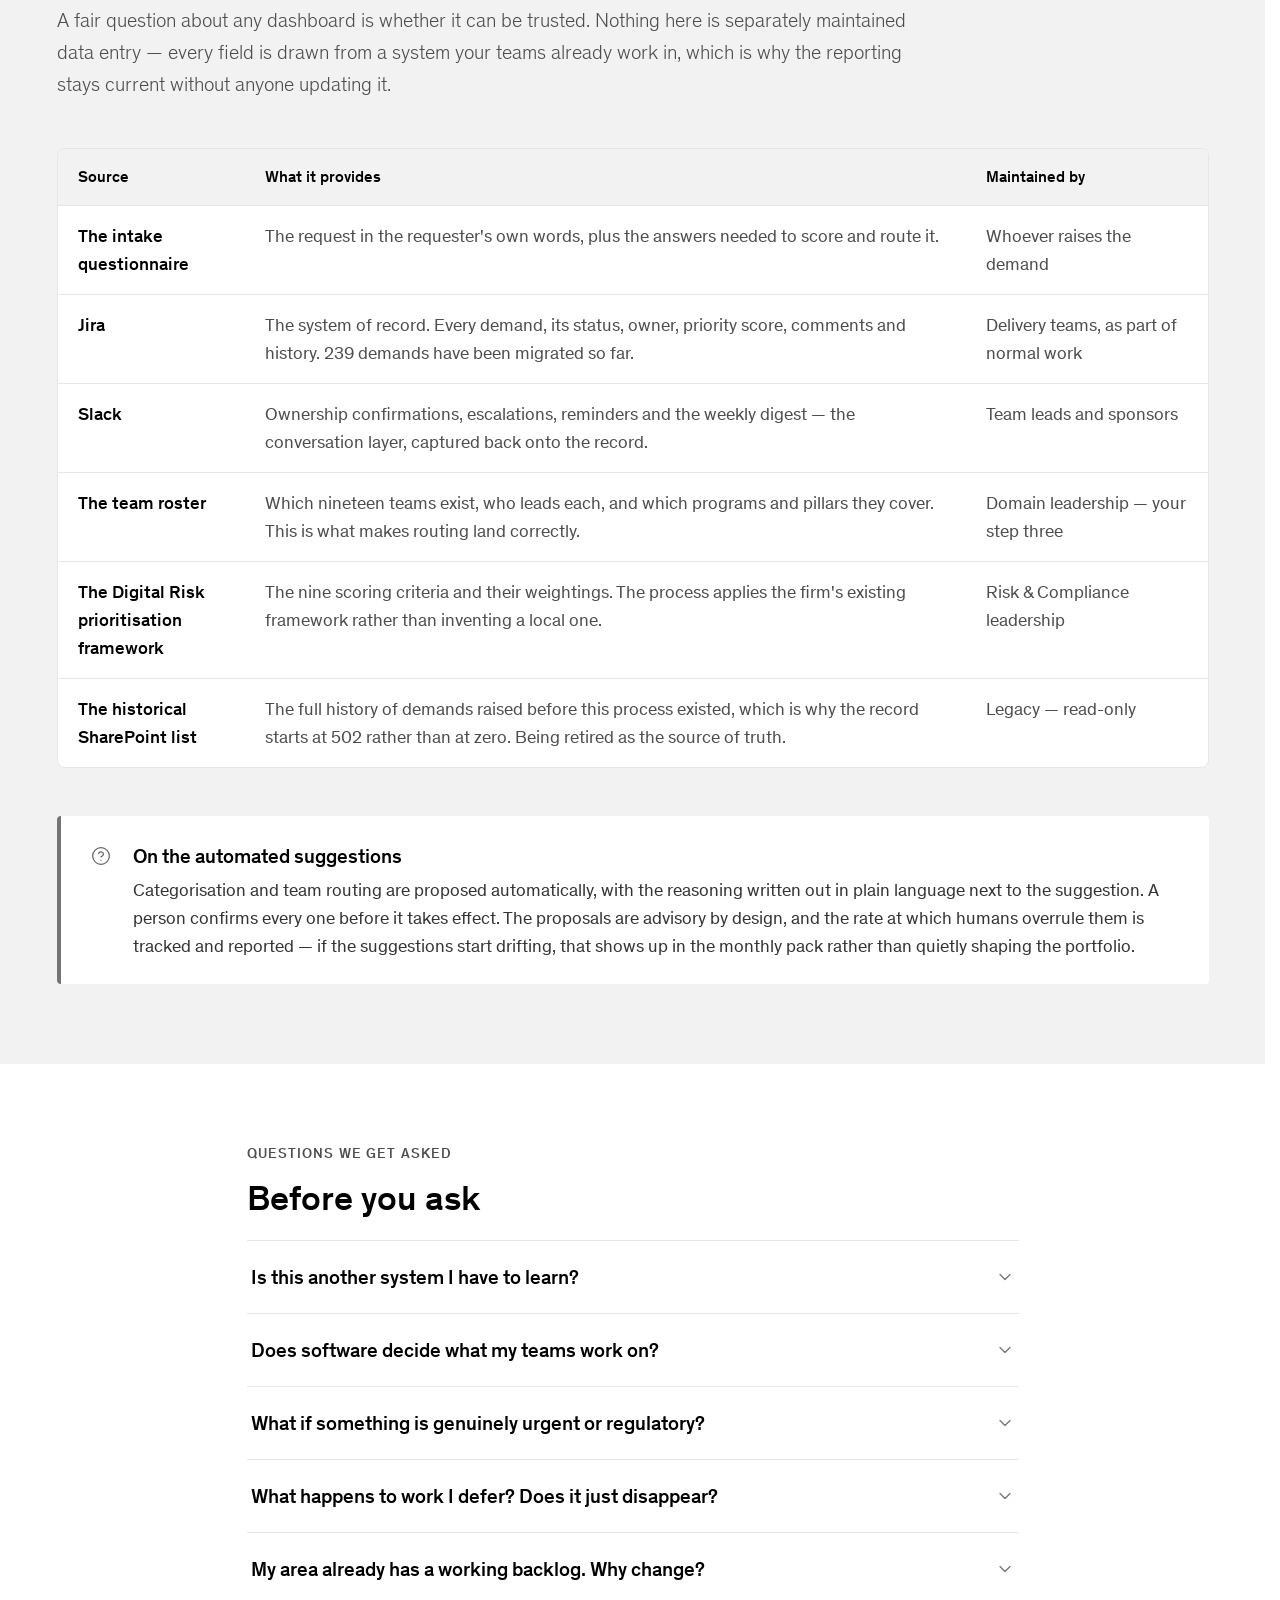
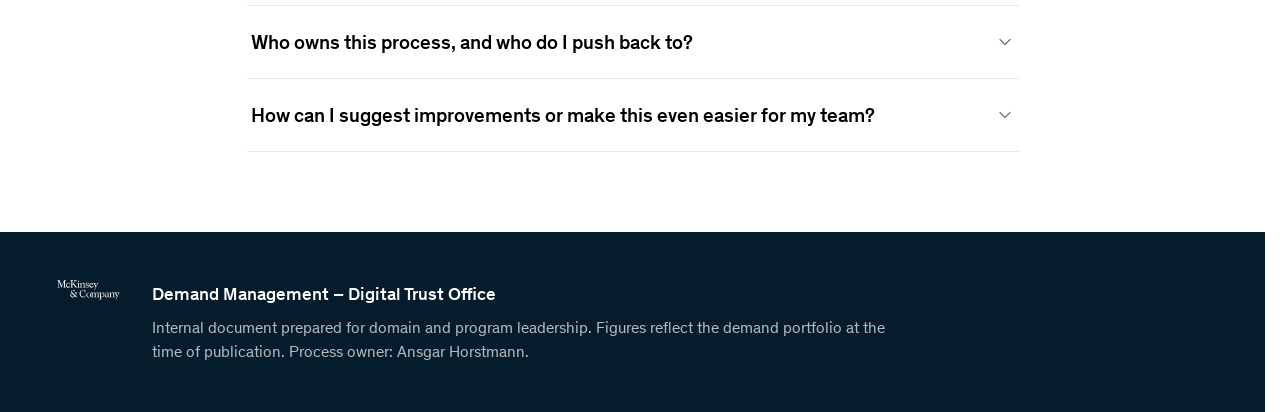
==== commit fde92762: "Add UCF/CCV as fifth demand type" ====
--- a/index.html
+++ b/index.html
@@ -399,11 +399,11 @@
         </table>
       </div>
 
-      <h3 class="subhead">The four things a demand can be</h3>
+      <h3 class="subhead">The five things a demand can be</h3>
       <p class="subhead__note">Category is decided once, early, and determines which track the demand
         follows. It is the single most useful field for a leader to understand, because it tells you whether
         something is on a clock or in a queue.</p>
-      <div class="cards cards--four">
+      <div class="cards cards--five">
         <article class="card card--tight">
           <h4 class="card__title">Issue management</h4>
           <p>A live risk, control gap or regulatory matter. Reported to the committee, and the category that
@@ -423,6 +423,13 @@
           <h4 class="card__title">Resource request</h4>
           <p>A staffing, budget or tooling ask rather than something to be built. Routed to portfolio review,
             not to a delivery team.</p>
+        </article>
+        <article class="card card--tight card--ucf">
+          <h4 class="card__title">UCF input</h4>
+          <p>A demand that introduces an additional control, requirement, or technical implementation need
+            into the <strong>Unified Control Framework (UCF)</strong> or the
+            <strong>Continuous Control Verification (CCV)</strong> programme. Tracked to ensure new controls
+            are formally registered, assigned, and verified — not just delivered and forgotten.</p>
         </article>
       </div>
 
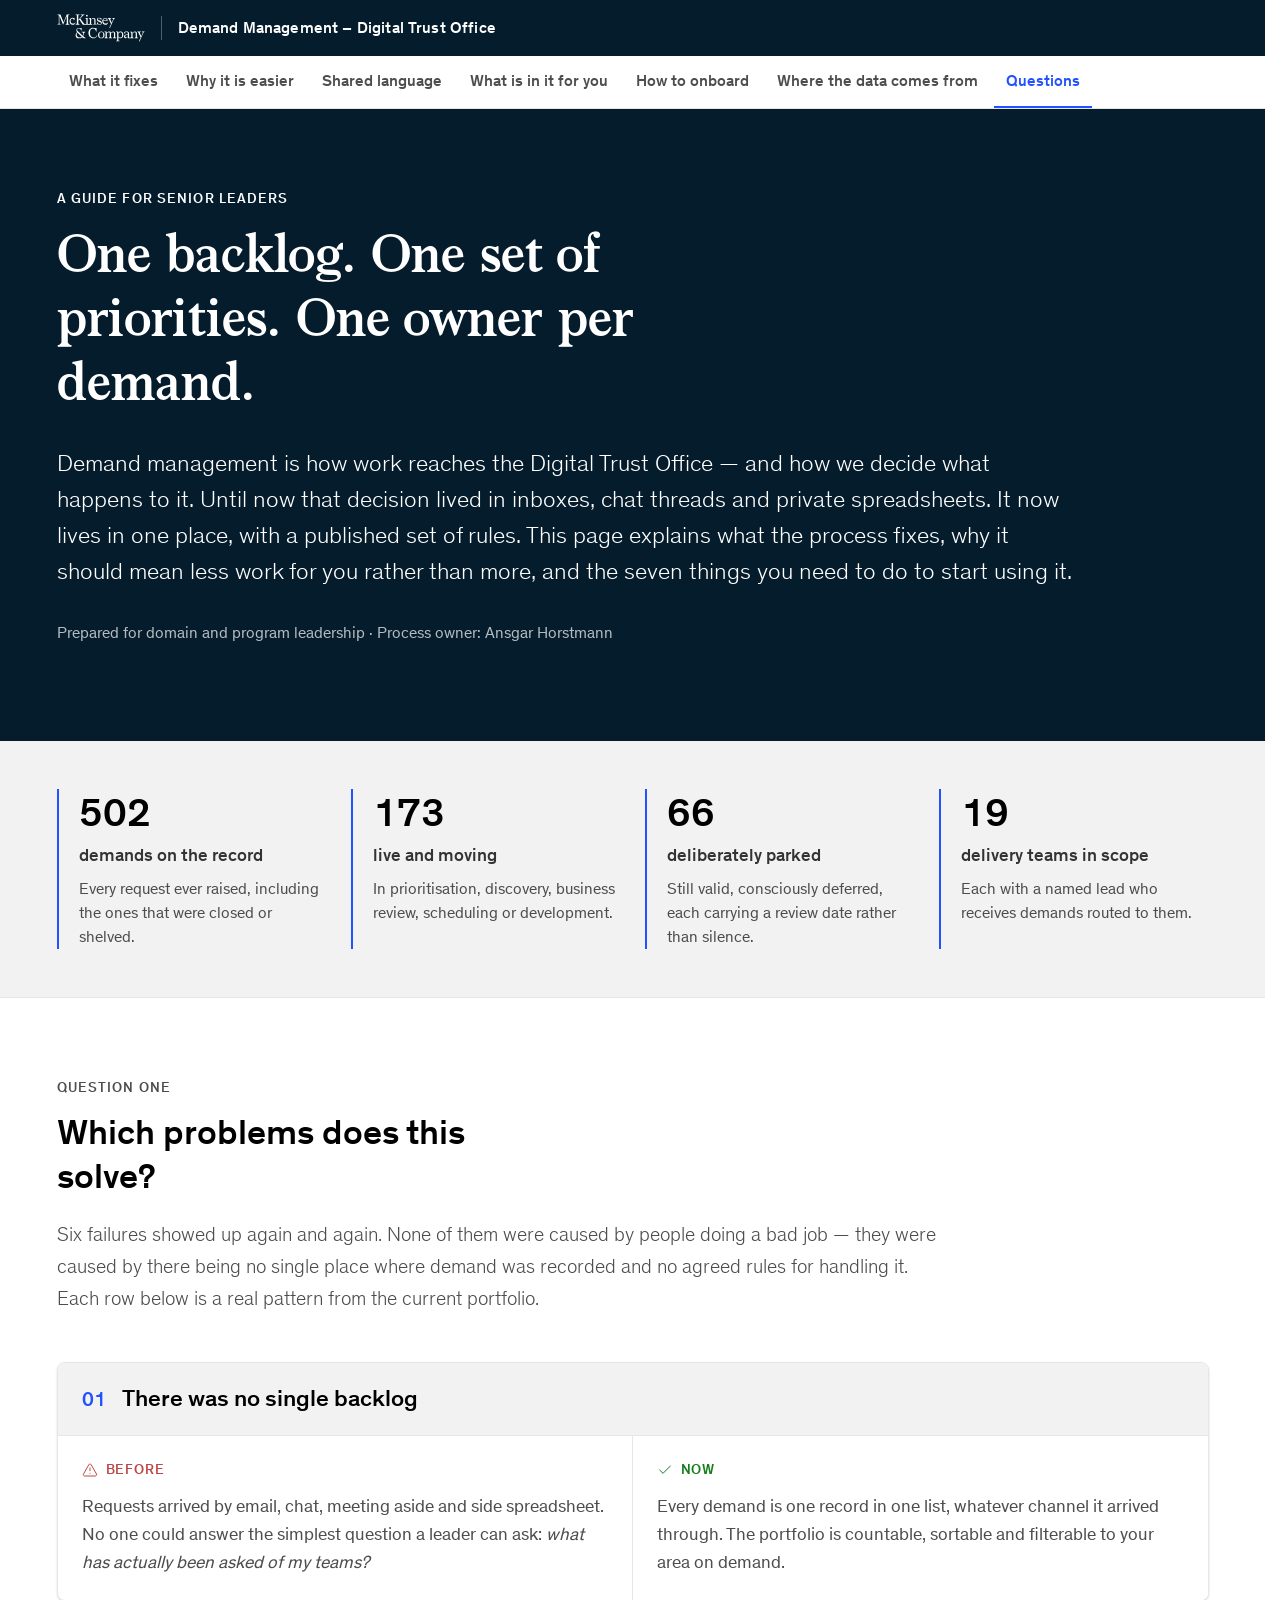
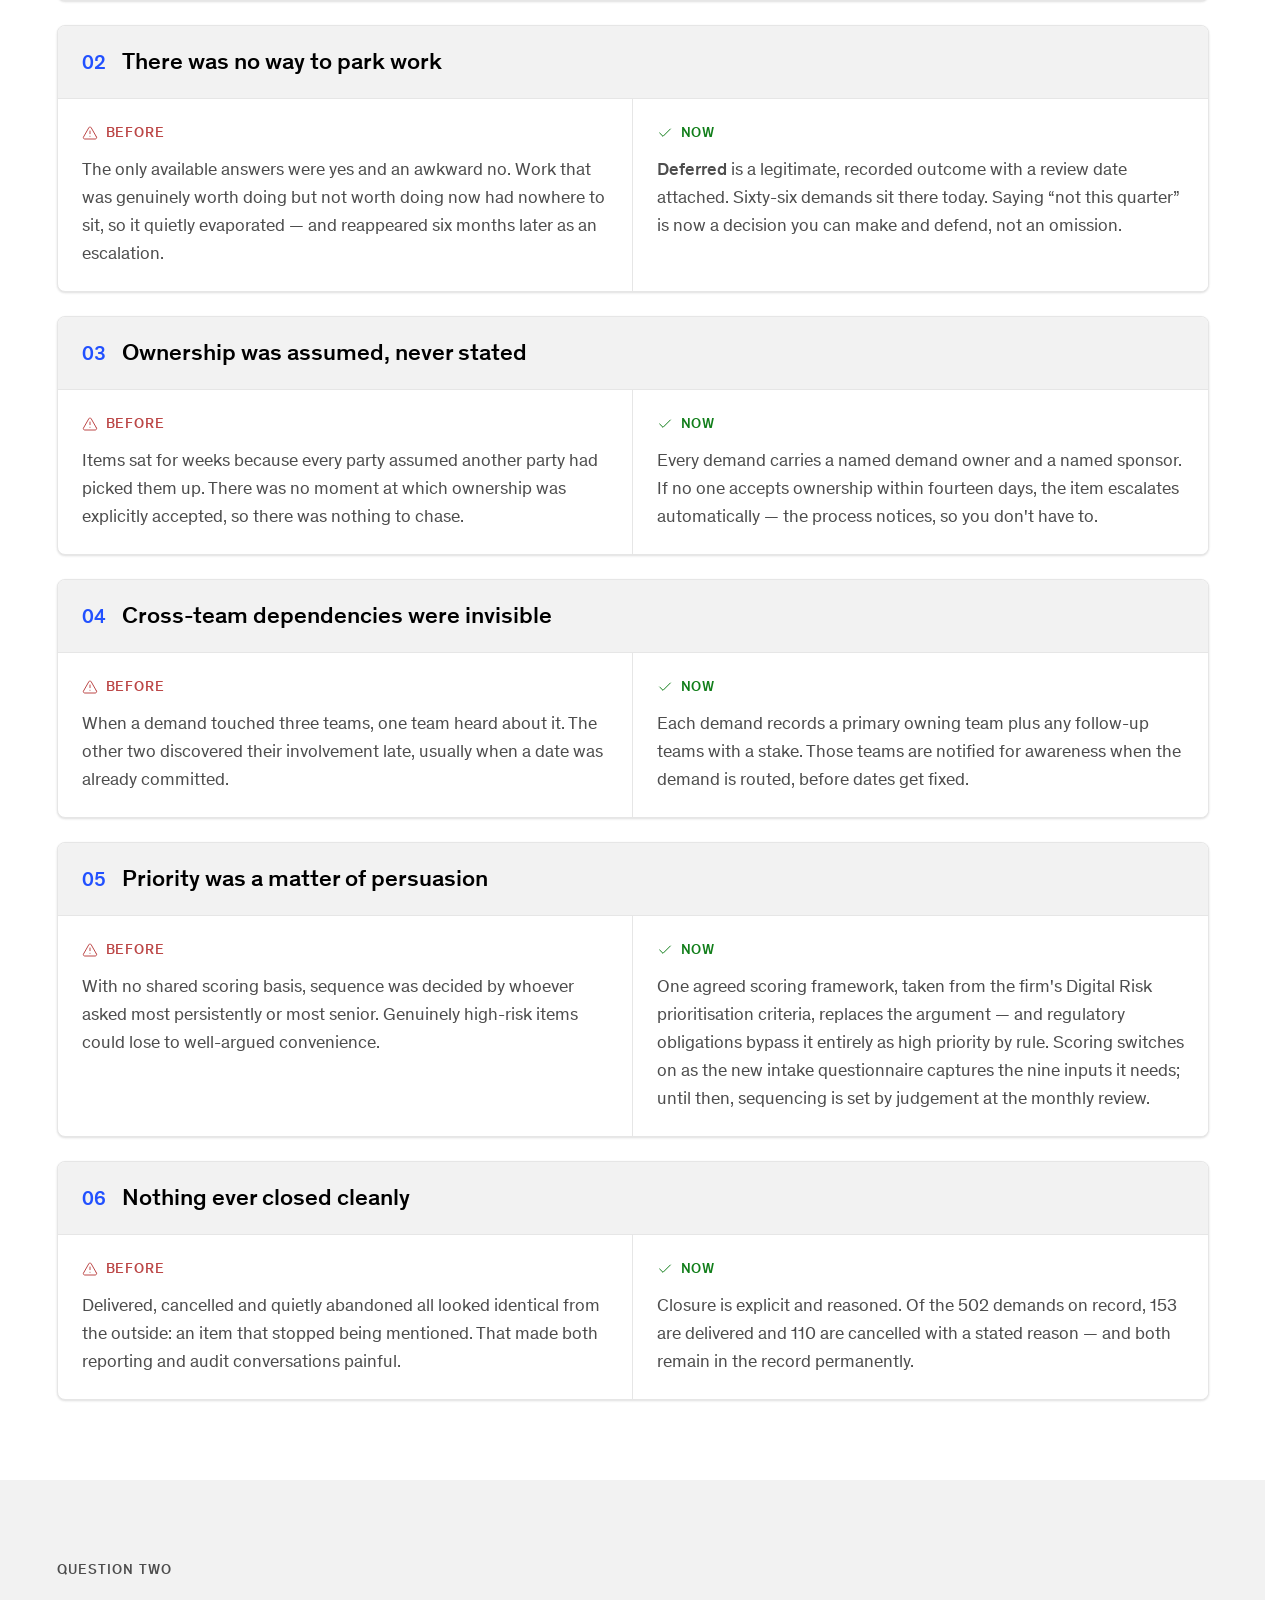
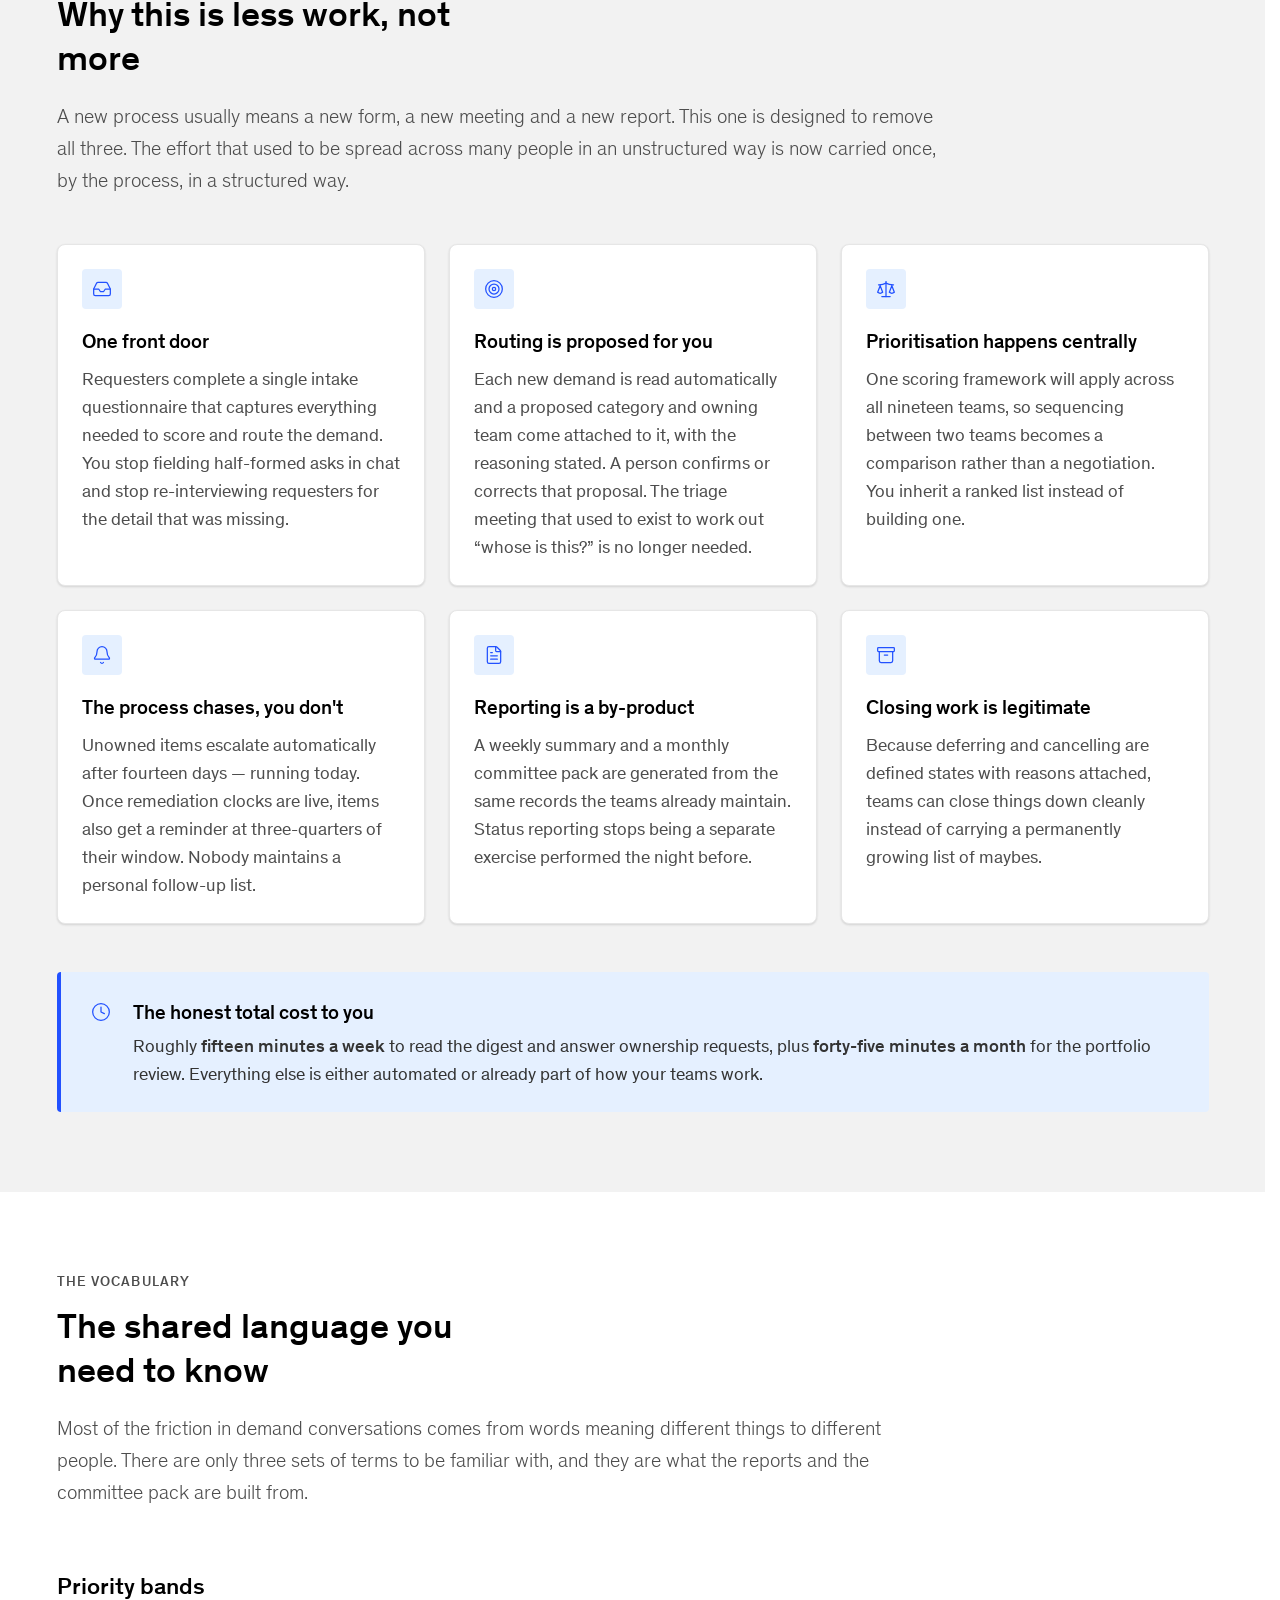
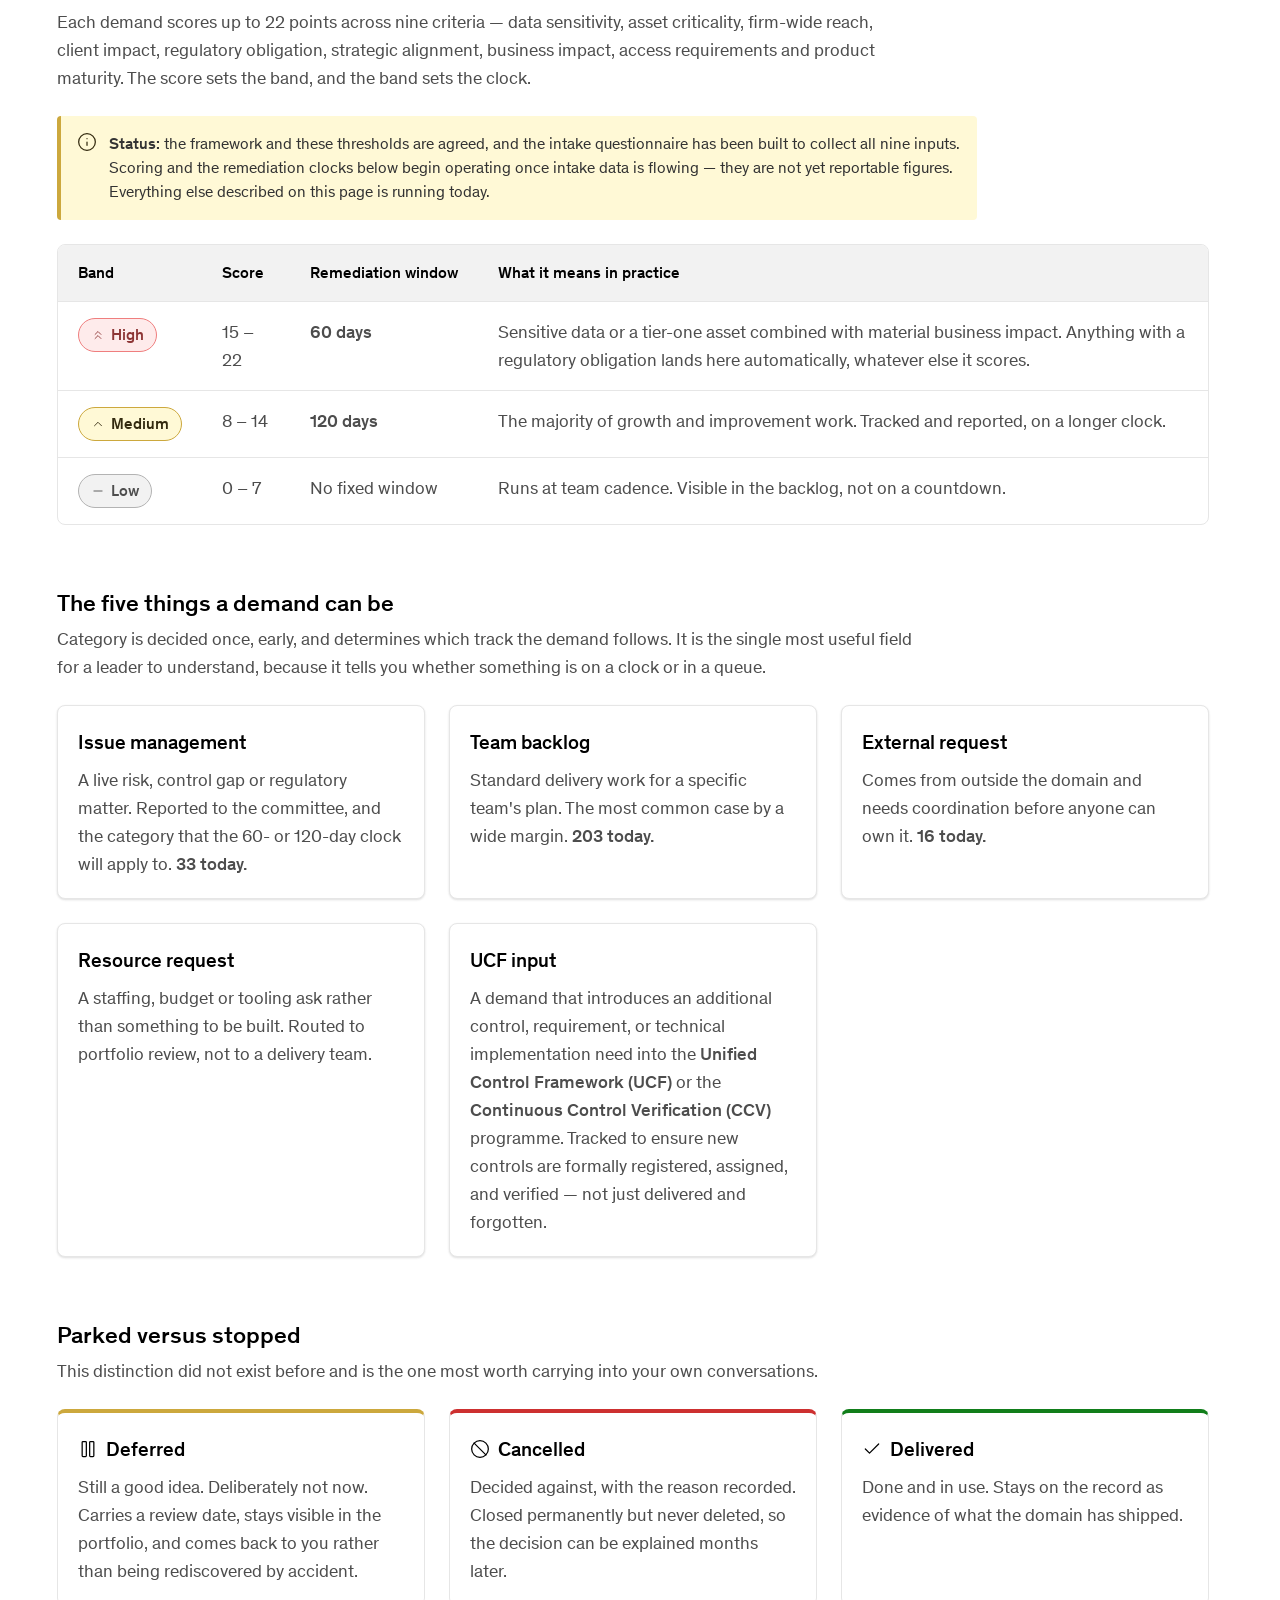
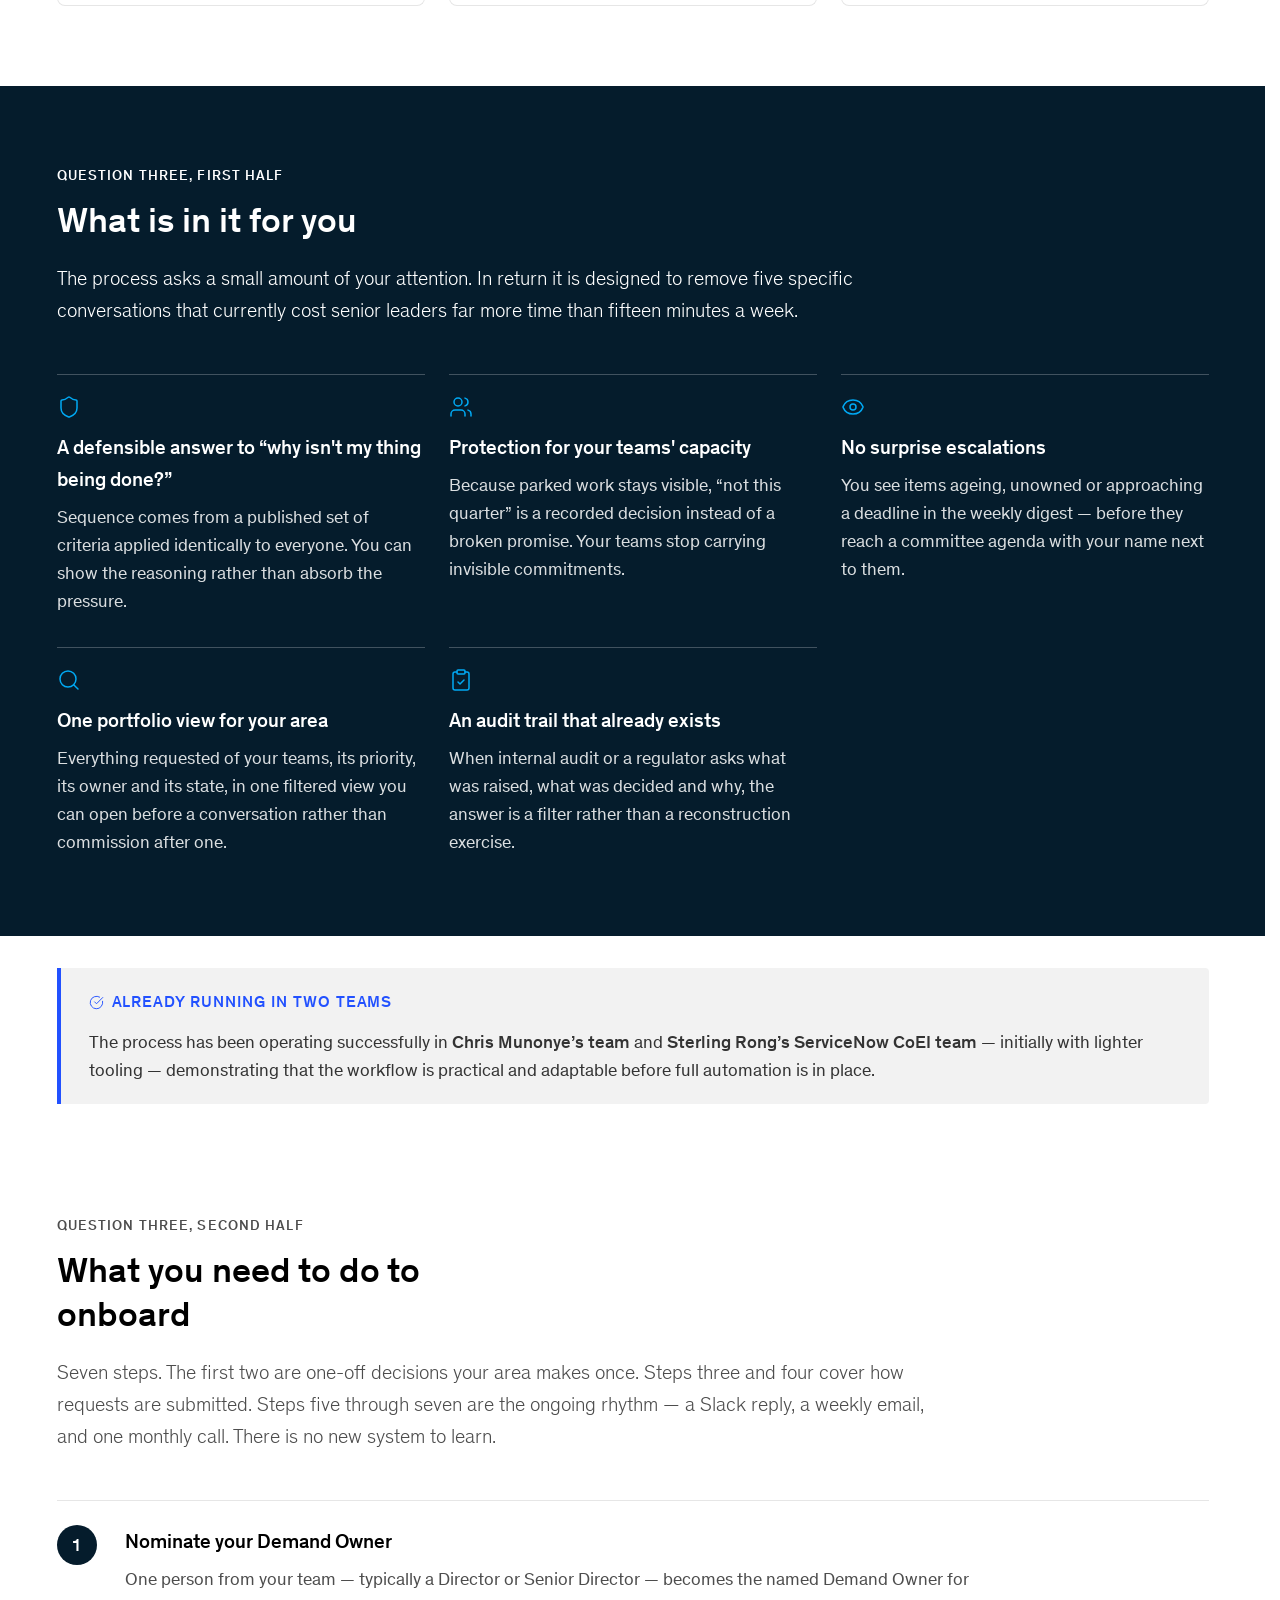
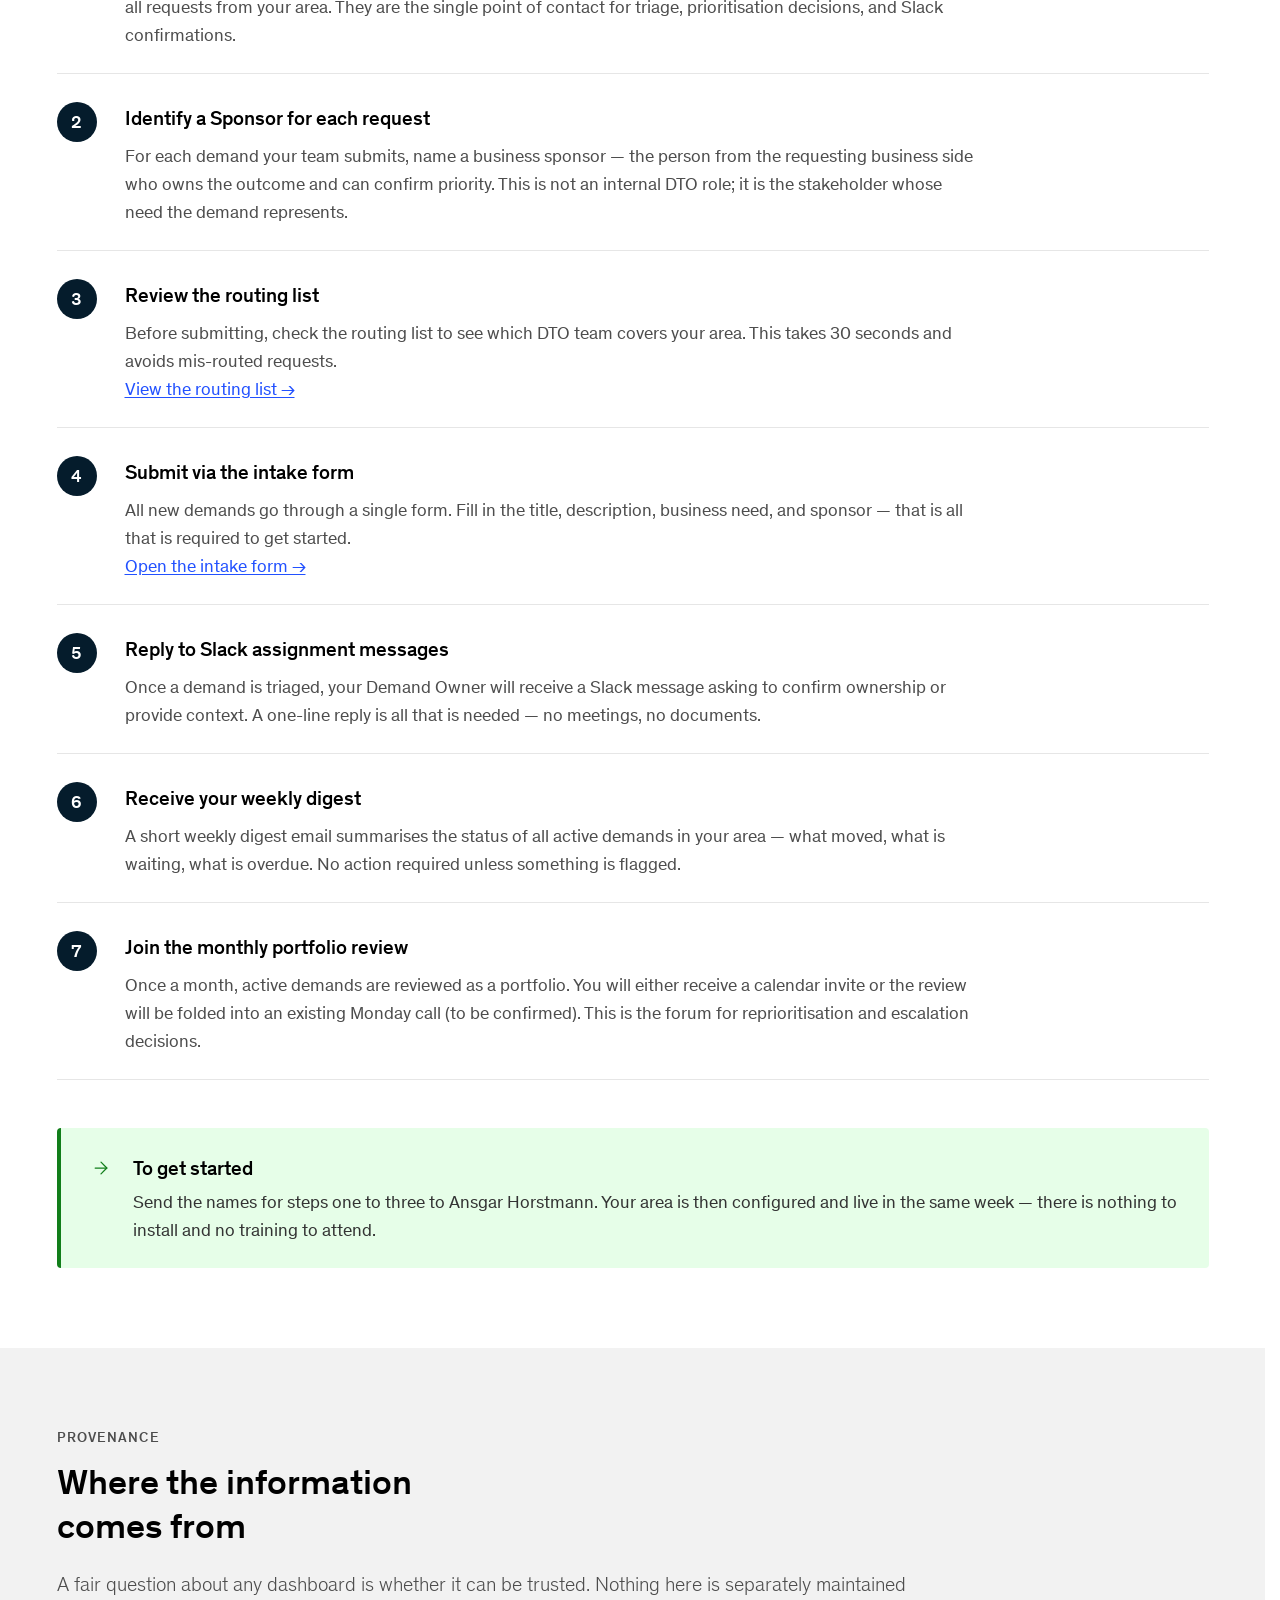
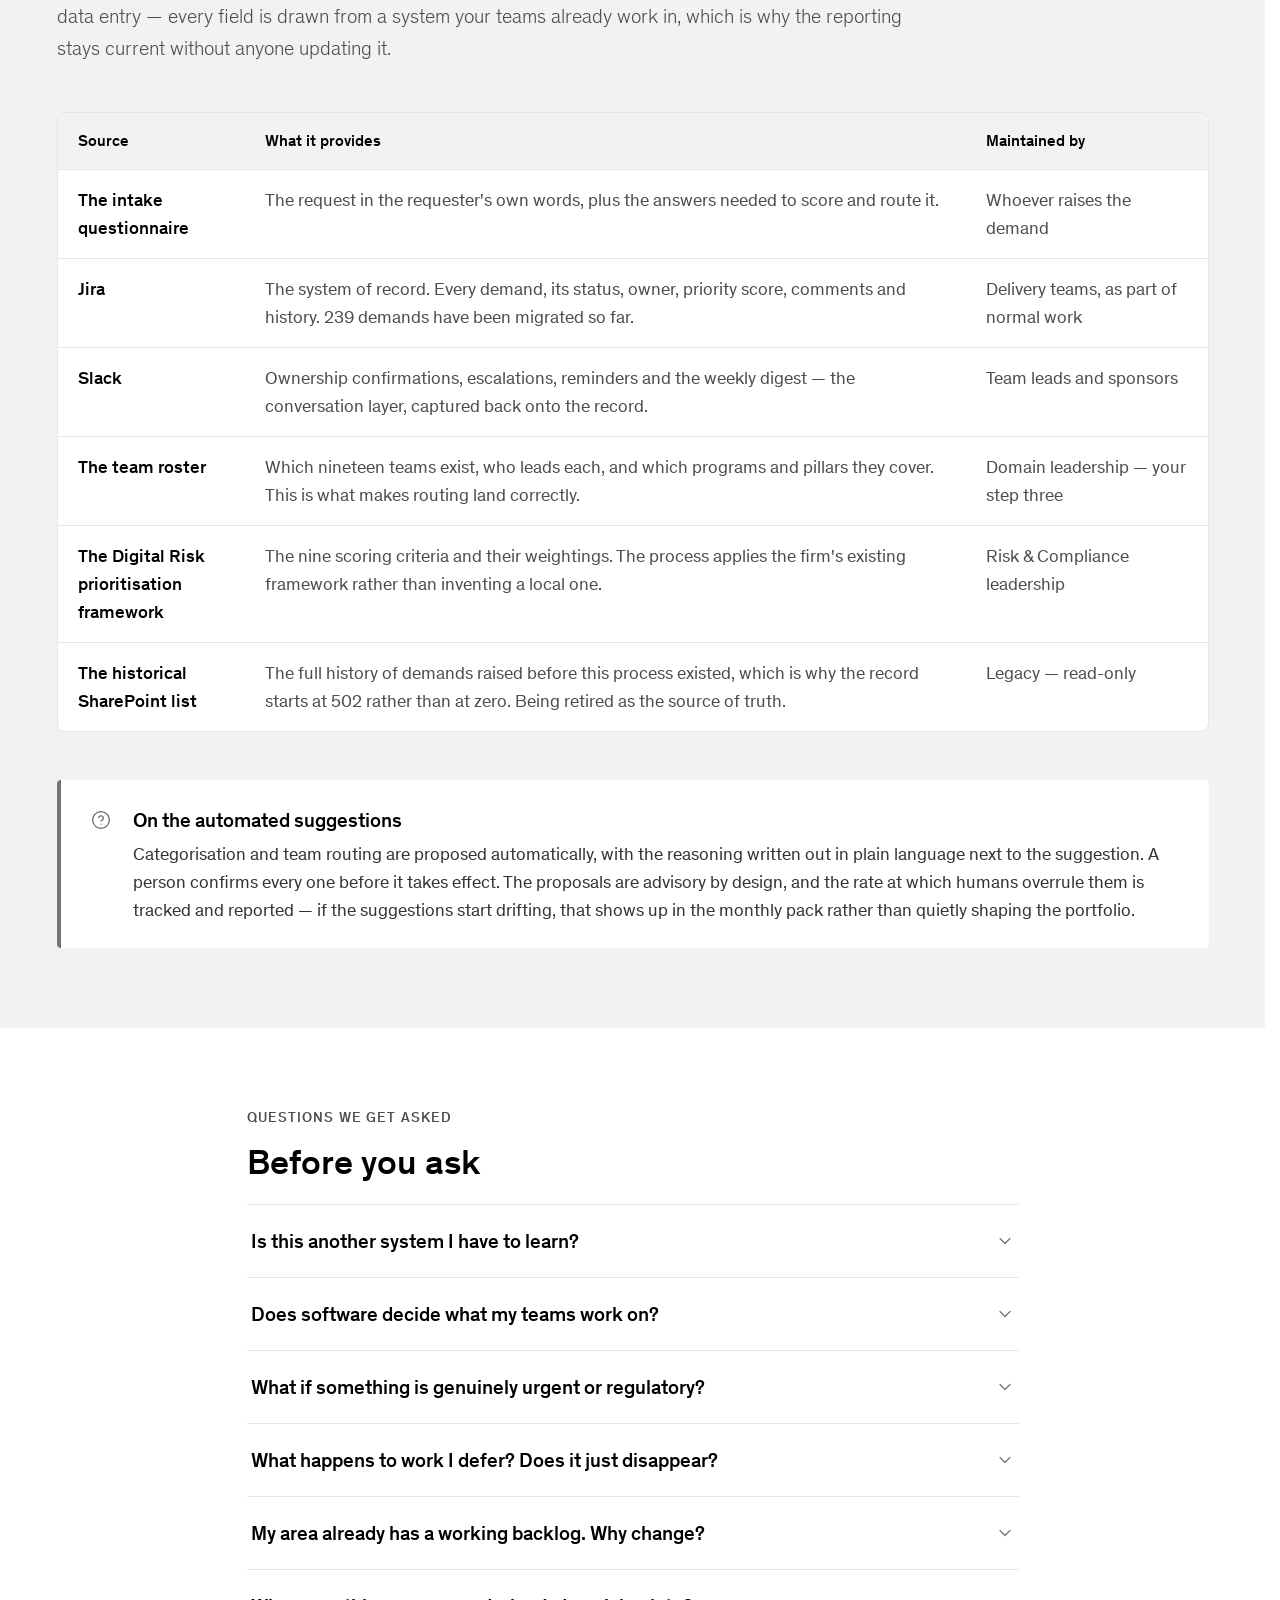
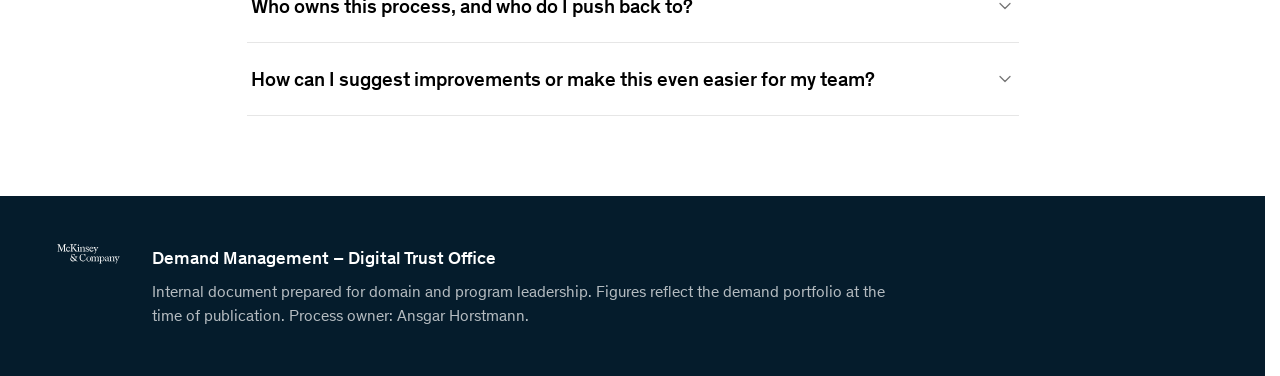
==== commit 4e4a7ee4: "Fix hero copy; move inline styles to stylesheet" ====
--- a/index.html
+++ b/index.html
@@ -7,10 +7,6 @@
 <meta name="description" content="How the Demand Management – Digital Trust Office demand management process works, what it fixes, and what senior leaders need to do to use it.">
 <link rel="stylesheet" href="css/mds-foundations.css">
 <link rel="stylesheet" href="css/styles.css">
-<style>
-  .step__link { color: #2251FF; text-decoration: none; }
-  .step__link:hover, .step__link:focus { text-decoration: underline; }
-</style>
 </head>
 <body>
 
@@ -98,7 +94,7 @@
       <p class="eyebrow">A guide for senior leaders</p>
       <h1 class="hero__title">One backlog. One set of priorities. One owner per demand.</h1>
       <p class="hero__lead">
-        Demand management is how work reaches the Demand Management – Digital Trust Office teams — and how
+        Demand management is how work reaches the Digital Trust Office — and how
         we decide what happens to it. Until now that decision lived in inboxes, chat threads and private
         spreadsheets. It now lives in one place, with a published set of rules. This page explains what the
         process fixes, why it should mean less work for you rather than more, and the seven things you need
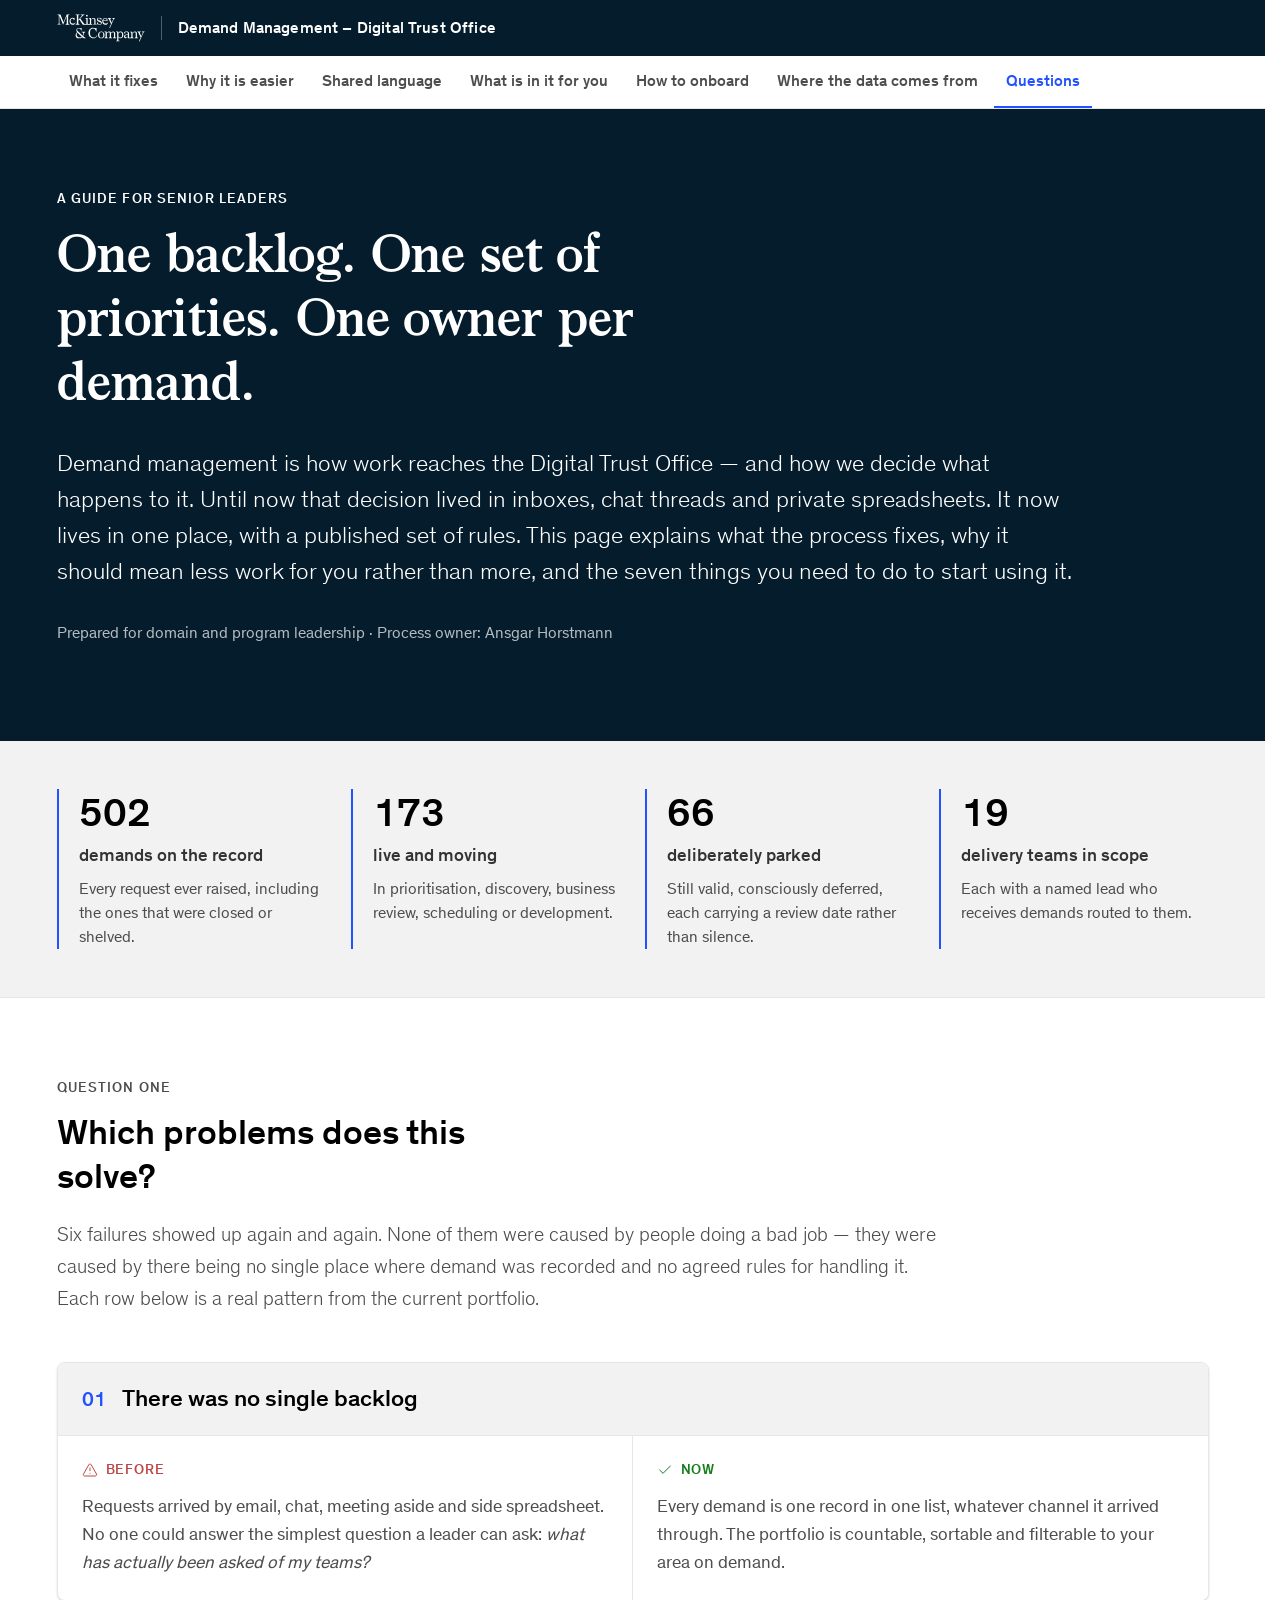
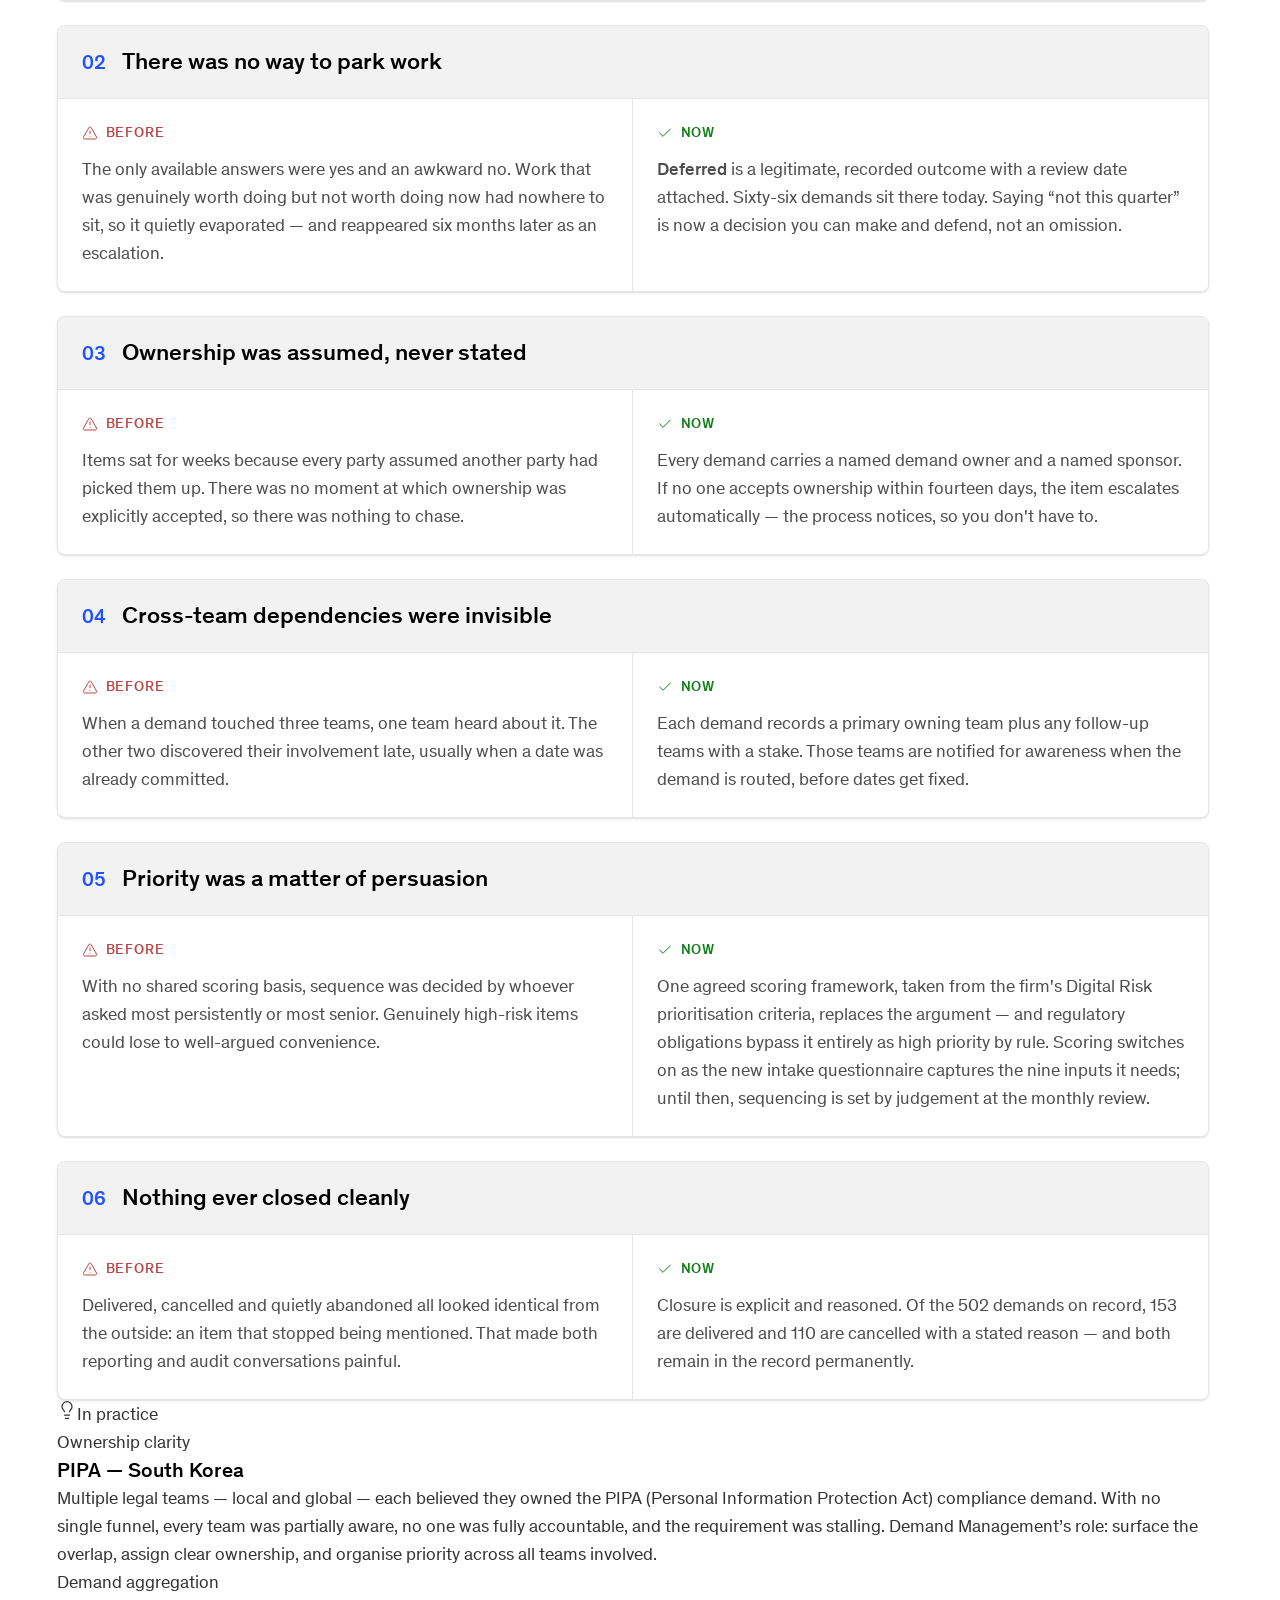
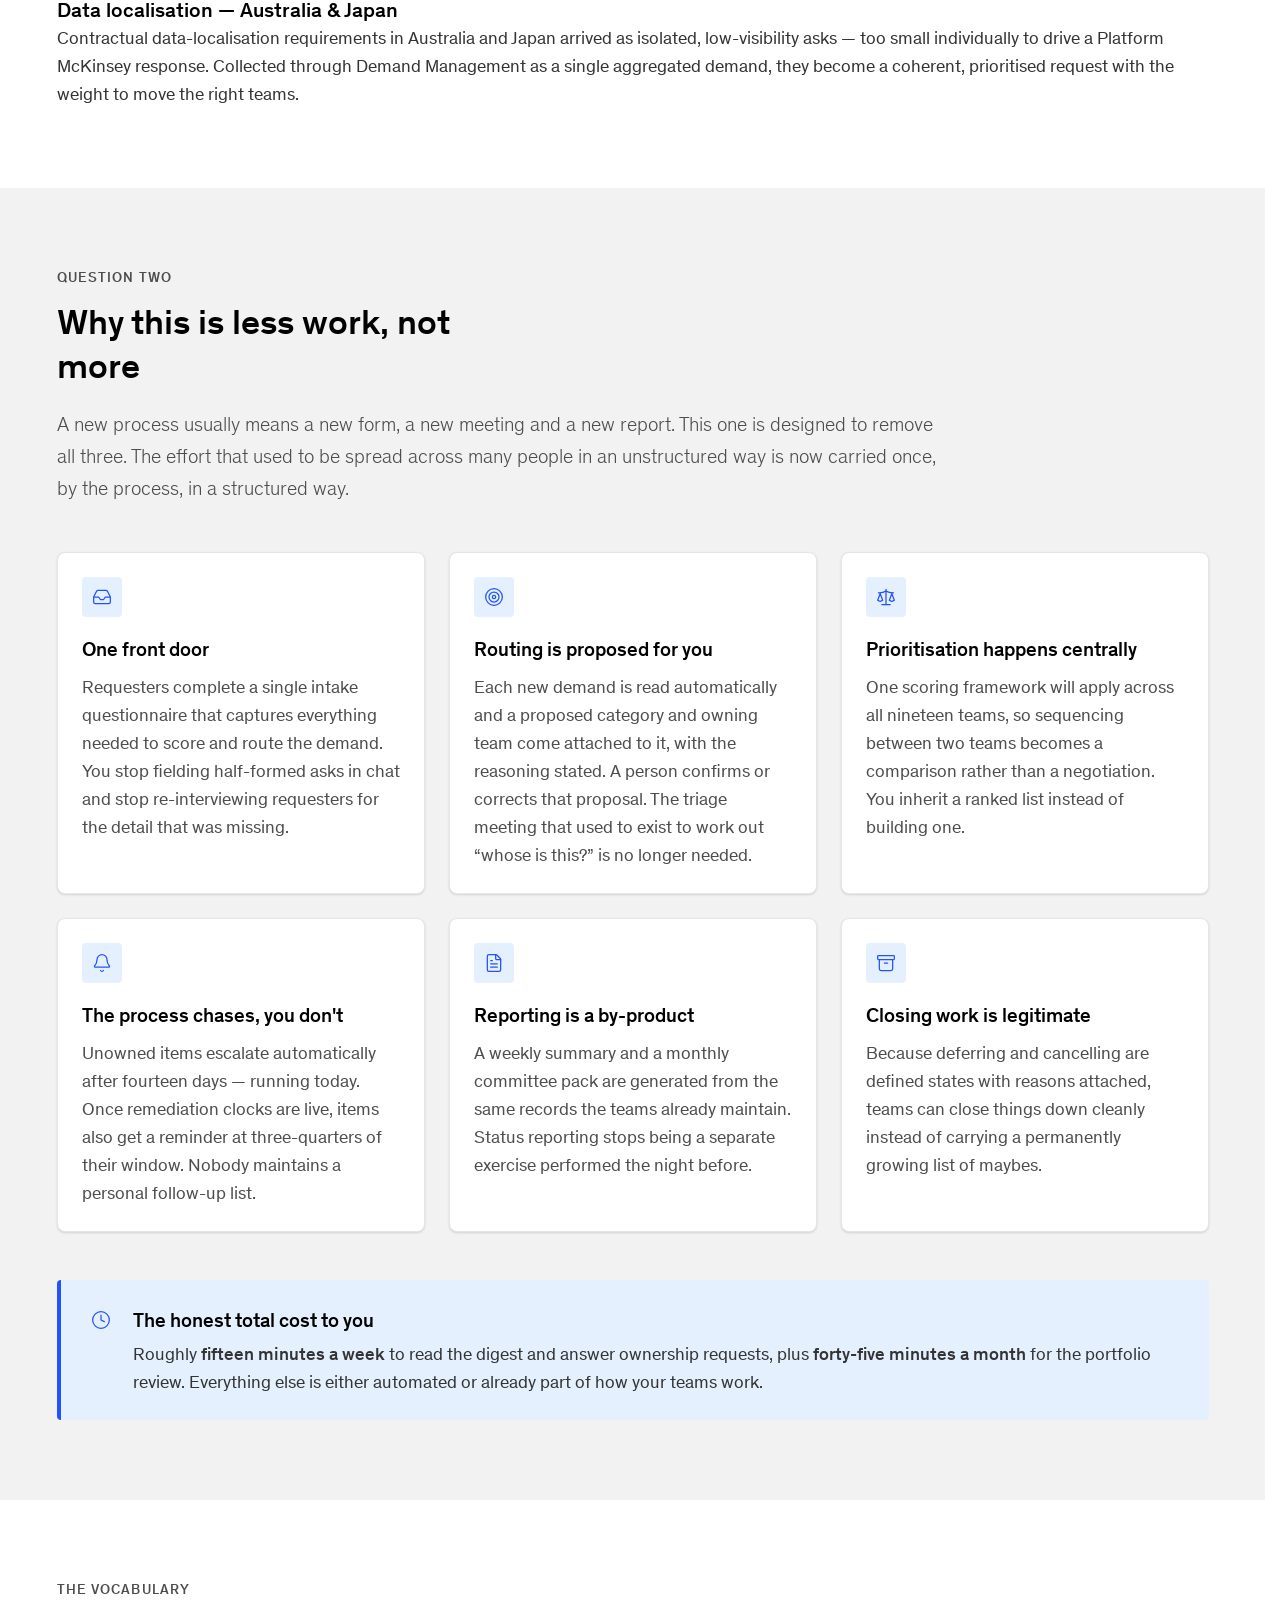
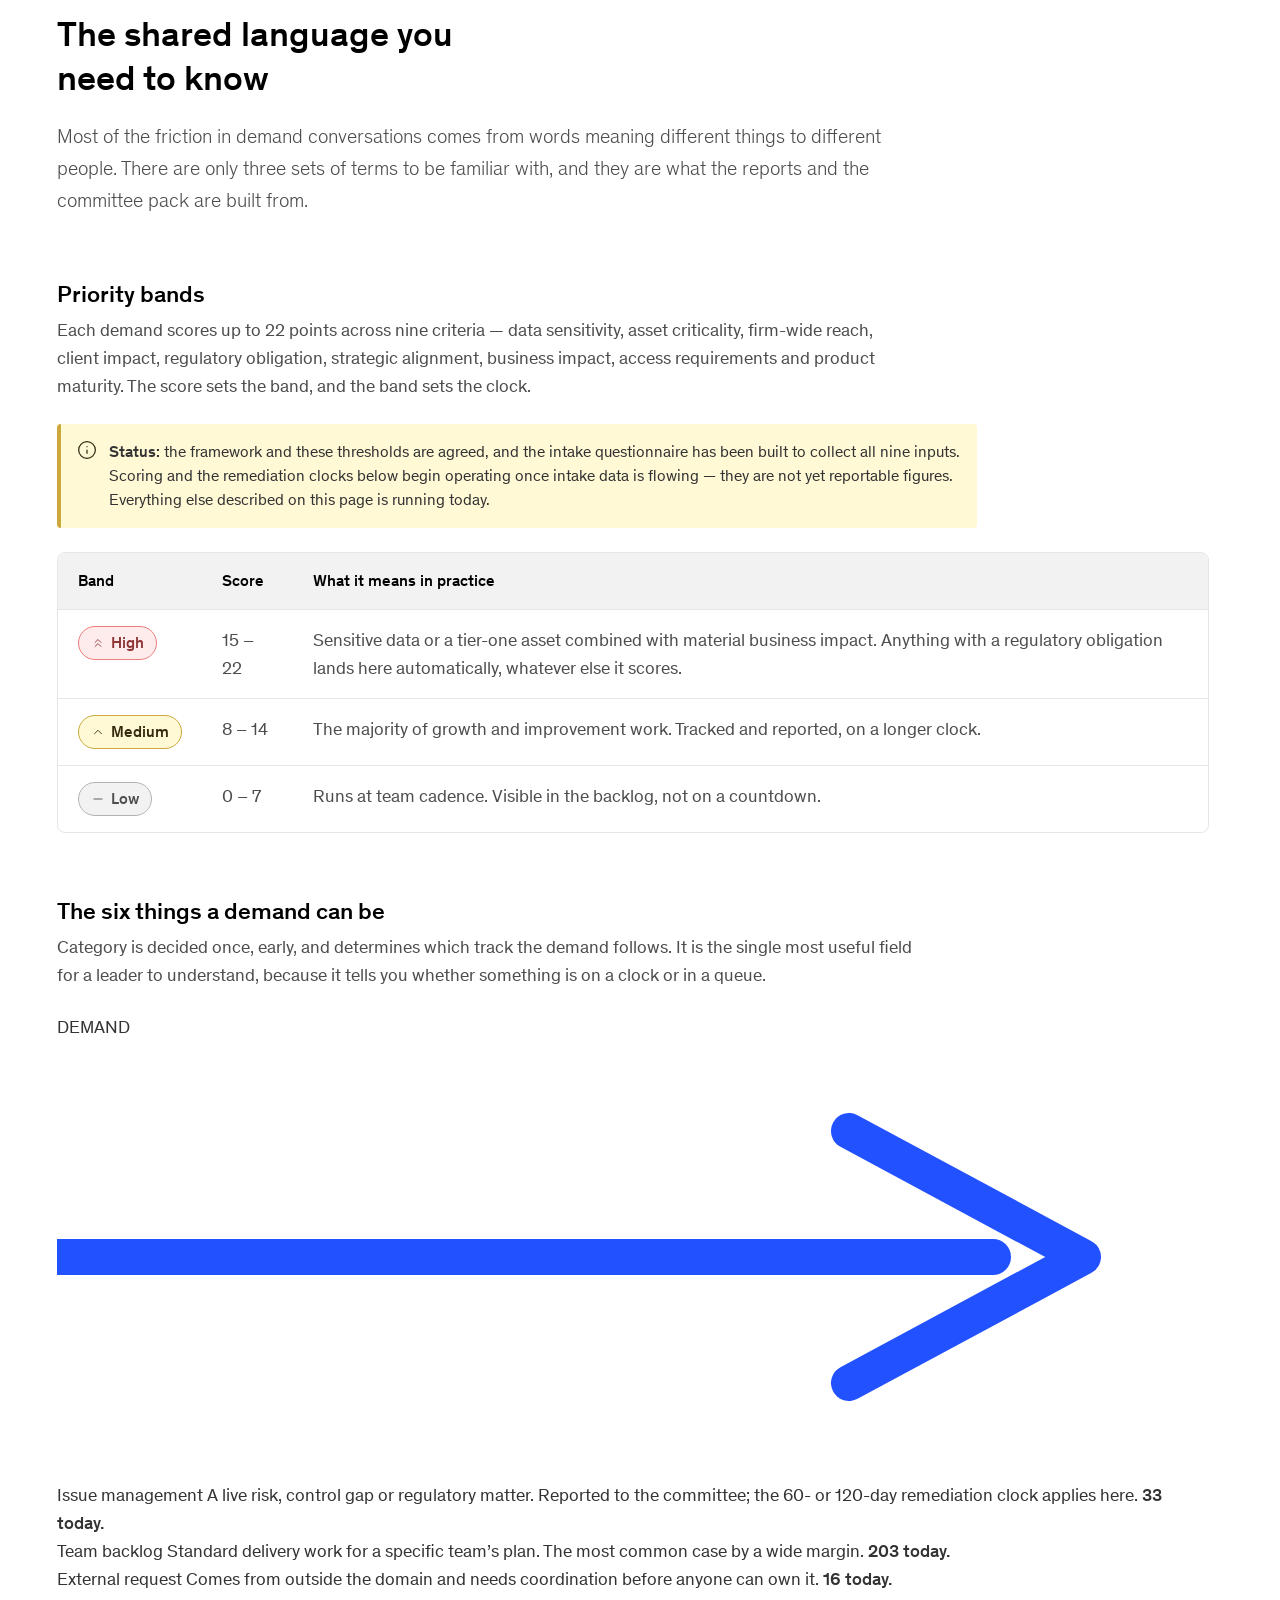
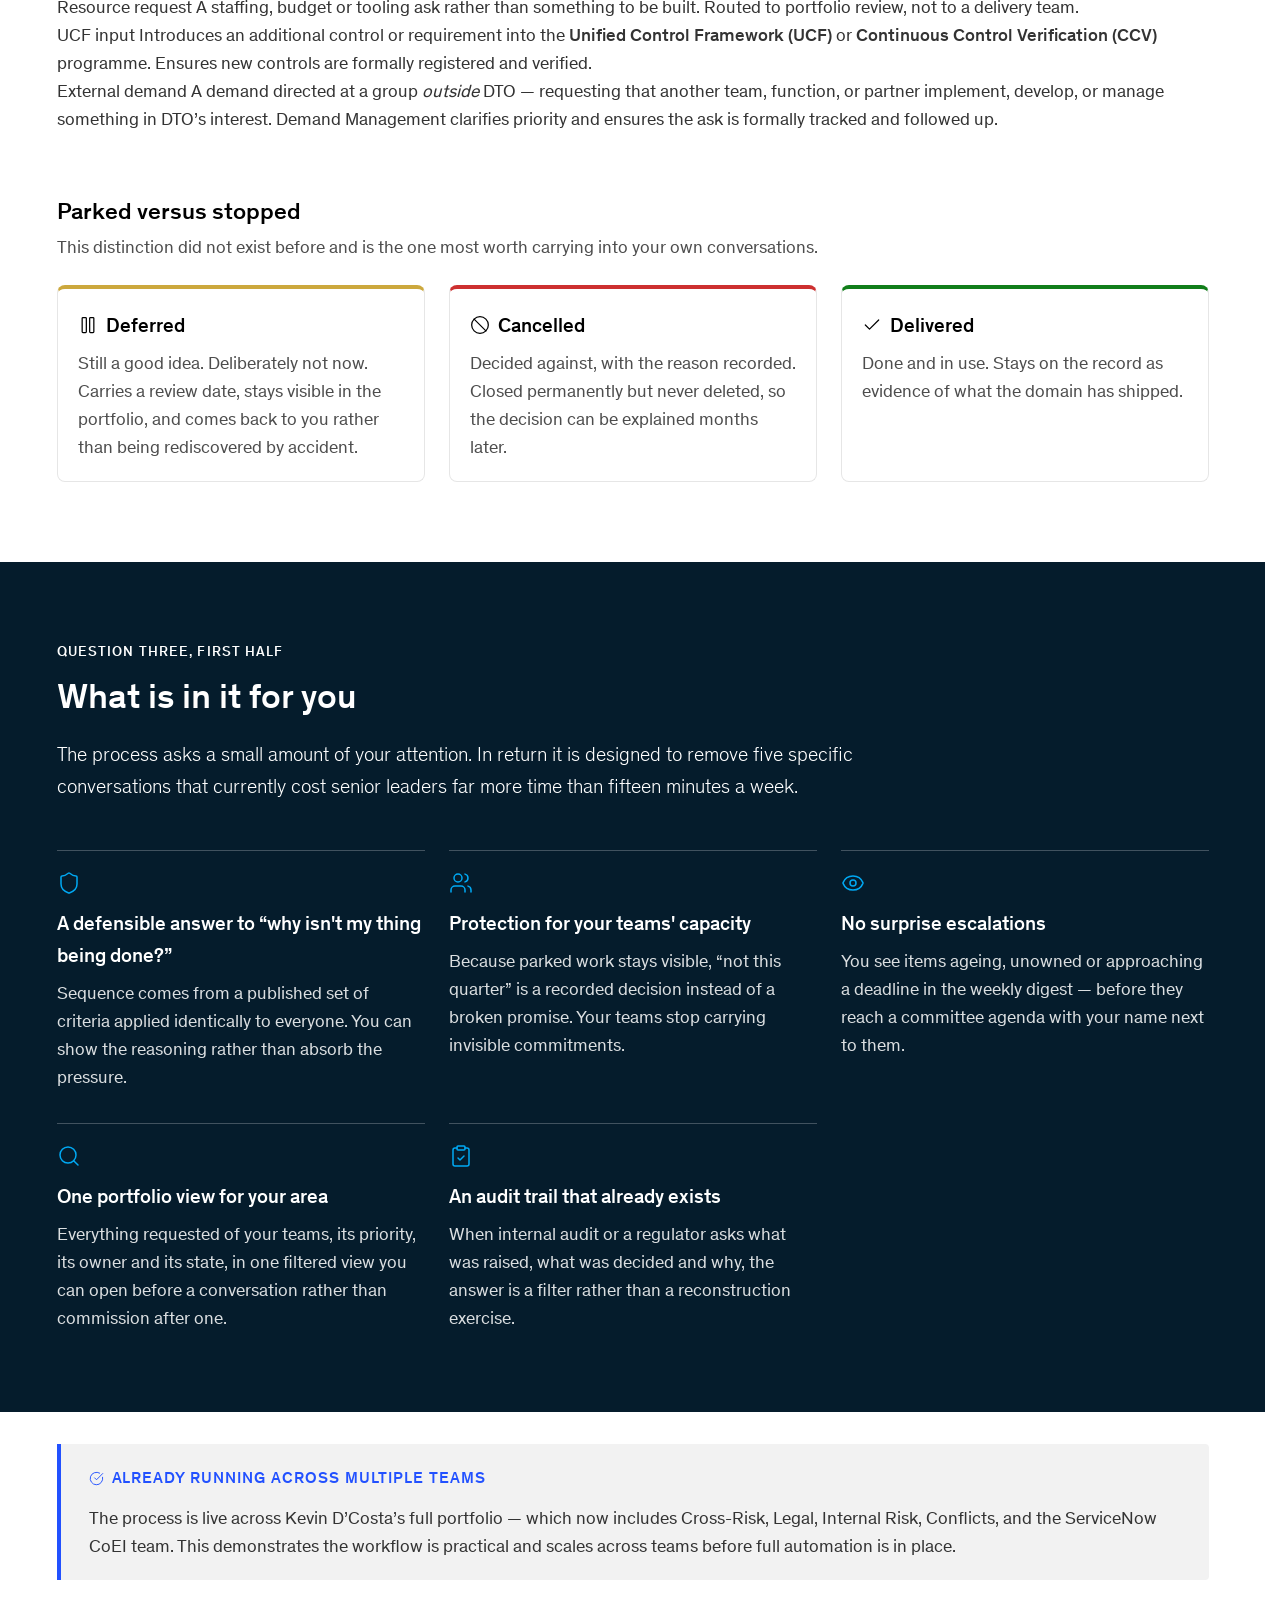
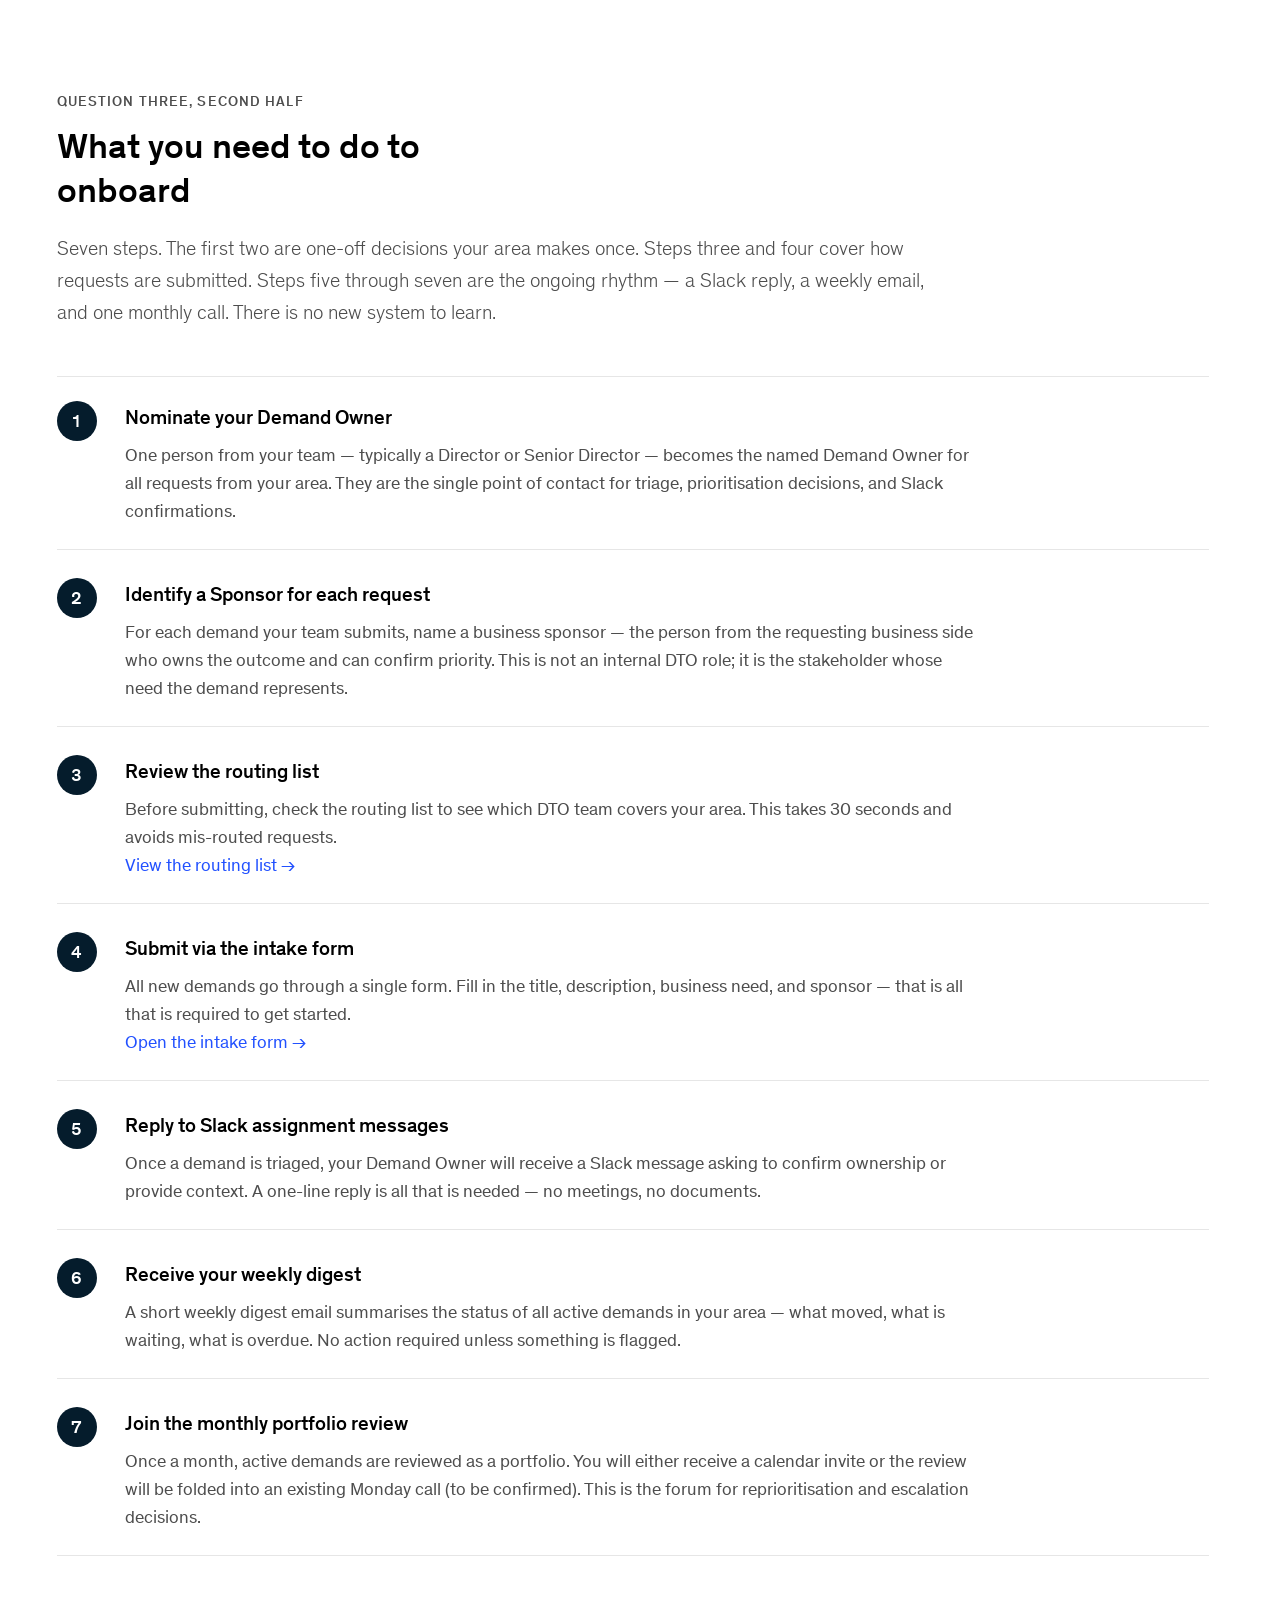
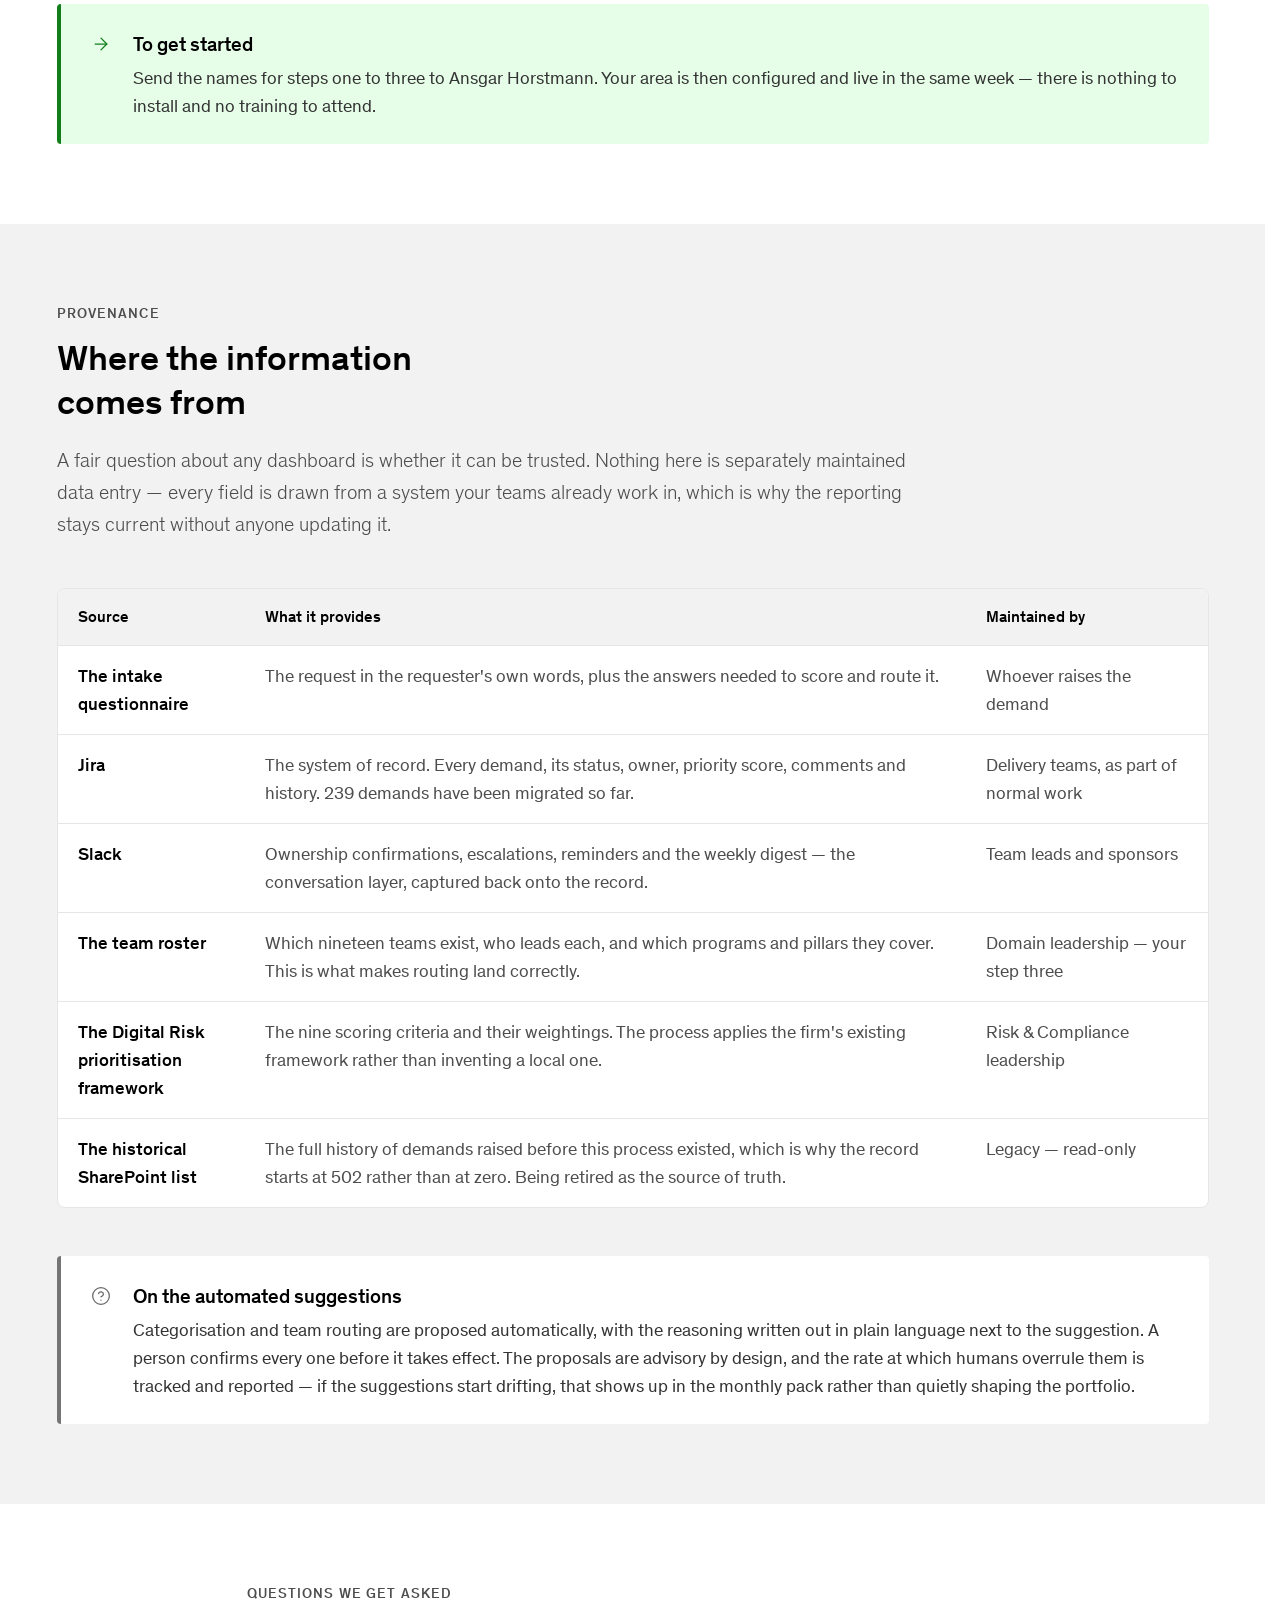
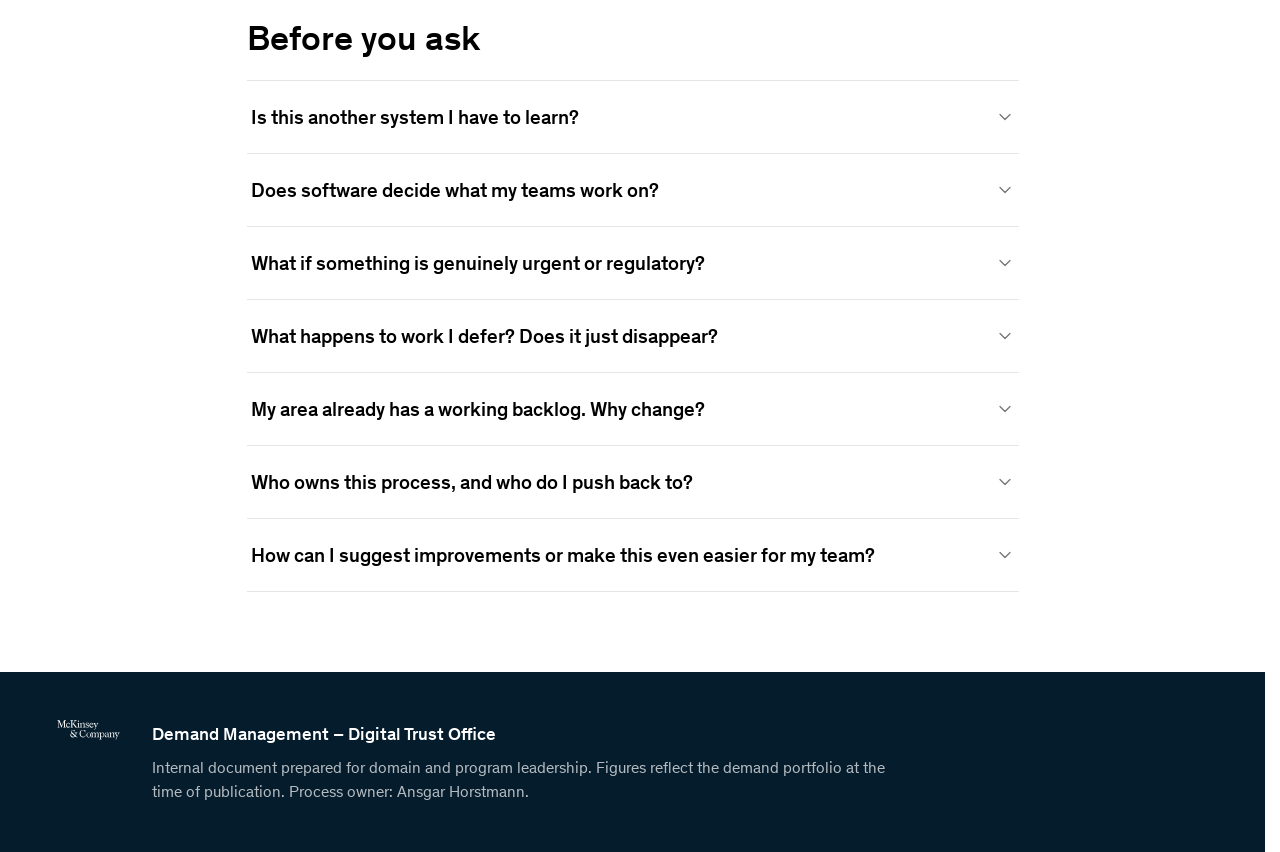
==== commit 61889f26: "Sync: push latest local HTML and CSS to GitHub Pages" ====
--- a/index.html
+++ b/index.html
@@ -264,6 +264,22 @@
           </div>
         </li>
       </ol>
+
+      <div class="examples-block">
+        <p class="examples-block__label"><i data-lucide="lightbulb" aria-hidden="true"></i>In practice</p>
+        <div class="example-cards">
+          <article class="example-card">
+            <p class="example-card__eyebrow">Ownership clarity</p>
+            <h3 class="example-card__heading">PIPA &mdash; South Korea</h3>
+            <p class="example-card__body">Multiple legal teams &mdash; local and global &mdash; each believed they owned the PIPA (Personal Information Protection Act) compliance demand. With no single funnel, every team was partially aware, no one was fully accountable, and the requirement was stalling. Demand Management&rsquo;s role: surface the overlap, assign clear ownership, and organise priority across all teams involved.</p>
+          </article>
+          <article class="example-card">
+            <p class="example-card__eyebrow">Demand aggregation</p>
+            <h3 class="example-card__heading">Data localisation &mdash; Australia &amp; Japan</h3>
+            <p class="example-card__body">Contractual data-localisation requirements in Australia and Japan arrived as isolated, low-visibility asks &mdash; too small individually to drive a Platform McKinsey response. Collected through Demand Management as a single aggregated demand, they become a coherent, prioritised request with the weight to move the right teams.</p>
+          </article>
+        </div>
+      </div>
     </div>
   </section>
 
@@ -363,12 +379,11 @@
       </p>
       <div class="table-scroll">
         <table class="table">
-          <caption class="sr-only">Priority bands, score ranges and remediation windows</caption>
+          <caption class="sr-only">Priority bands and score ranges</caption>
           <thead>
             <tr>
               <th scope="col">Band</th>
               <th scope="col">Score</th>
-              <th scope="col">Remediation window</th>
               <th scope="col">What it means in practice</th>
             </tr>
           </thead>
@@ -376,57 +391,68 @@
             <tr>
               <th scope="row"><span class="pill pill--high"><i data-lucide="chevrons-up" aria-hidden="true"></i>High</span></th>
               <td>15 &ndash; 22</td>
-              <td><strong>60 days</strong></td>
               <td>Sensitive data or a tier-one asset combined with material business impact. Anything with a regulatory obligation lands here automatically, whatever else it scores.</td>
             </tr>
             <tr>
               <th scope="row"><span class="pill pill--med"><i data-lucide="chevron-up" aria-hidden="true"></i>Medium</span></th>
               <td>8 &ndash; 14</td>
-              <td><strong>120 days</strong></td>
               <td>The majority of growth and improvement work. Tracked and reported, on a longer clock.</td>
             </tr>
             <tr>
               <th scope="row"><span class="pill pill--low"><i data-lucide="minus" aria-hidden="true"></i>Low</span></th>
               <td>0 &ndash; 7</td>
-              <td>No fixed window</td>
               <td>Runs at team cadence. Visible in the backlog, not on a countdown.</td>
             </tr>
           </tbody>
         </table>
       </div>
 
-      <h3 class="subhead">The five things a demand can be</h3>
+      <h3 class="subhead">The six things a demand can be</h3>
       <p class="subhead__note">Category is decided once, early, and determines which track the demand
         follows. It is the single most useful field for a leader to understand, because it tells you whether
         something is on a clock or in a queue.</p>
-      <div class="cards cards--five">
-        <article class="card card--tight">
-          <h4 class="card__title">Issue management</h4>
-          <p>A live risk, control gap or regulatory matter. Reported to the committee, and the category that
-            the 60- or 120-day clock will apply to. <strong>33 today.</strong></p>
-        </article>
-        <article class="card card--tight">
-          <h4 class="card__title">Team backlog</h4>
-          <p>Standard delivery work for a specific team's plan. The most common case by a wide margin.
-            <strong>203 today.</strong></p>
-        </article>
-        <article class="card card--tight">
-          <h4 class="card__title">External request</h4>
-          <p>Comes from outside the domain and needs coordination before anyone can own it.
-            <strong>16 today.</strong></p>
-        </article>
-        <article class="card card--tight">
-          <h4 class="card__title">Resource request</h4>
-          <p>A staffing, budget or tooling ask rather than something to be built. Routed to portfolio review,
-            not to a delivery team.</p>
-        </article>
-        <article class="card card--tight card--ucf">
-          <h4 class="card__title">UCF input</h4>
-          <p>A demand that introduces an additional control, requirement, or technical implementation need
-            into the <strong>Unified Control Framework (UCF)</strong> or the
-            <strong>Continuous Control Verification (CCV)</strong> programme. Tracked to ensure new controls
-            are formally registered, assigned, and verified — not just delivered and forgotten.</p>
-        </article>
+      <div class="demand-pipeline">
+        <div class="demand-pipeline__source">
+          <div class="demand-pipeline__badge">DEMAND</div>
+        </div>
+        <div class="demand-pipeline__connector" aria-hidden="true">
+          <svg class="demand-pipeline__arrow-svg" viewBox="0 0 64 24" xmlns="http://www.w3.org/2000/svg">
+            <line x1="0" y1="12" x2="52" y2="12" stroke="#2251FF" stroke-width="2" stroke-linecap="round"/>
+            <polyline points="44,5 57,12 44,19" stroke="#2251FF" stroke-width="2" fill="none" stroke-linejoin="round" stroke-linecap="round"/>
+          </svg>
+        </div>
+        <div class="demand-pipeline__outcomes">
+          <div class="demand-outcome">
+            <span class="demand-outcome__dot demand-outcome__dot--issue" aria-hidden="true"></span>
+            <span class="demand-outcome__label">Issue management</span>
+            <span class="demand-outcome__desc">A live risk, control gap or regulatory matter. Reported to the committee; the 60- or 120-day remediation clock applies here. <strong>33 today.</strong></span>
+          </div>
+          <div class="demand-outcome">
+            <span class="demand-outcome__dot demand-outcome__dot--backlog" aria-hidden="true"></span>
+            <span class="demand-outcome__label">Team backlog</span>
+            <span class="demand-outcome__desc">Standard delivery work for a specific team&rsquo;s plan. The most common case by a wide margin. <strong>203 today.</strong></span>
+          </div>
+          <div class="demand-outcome">
+            <span class="demand-outcome__dot demand-outcome__dot--external" aria-hidden="true"></span>
+            <span class="demand-outcome__label">External request</span>
+            <span class="demand-outcome__desc">Comes from outside the domain and needs coordination before anyone can own it. <strong>16 today.</strong></span>
+          </div>
+          <div class="demand-outcome">
+            <span class="demand-outcome__dot demand-outcome__dot--resource" aria-hidden="true"></span>
+            <span class="demand-outcome__label">Resource request</span>
+            <span class="demand-outcome__desc">A staffing, budget or tooling ask rather than something to be built. Routed to portfolio review, not to a delivery team.</span>
+          </div>
+          <div class="demand-outcome">
+            <span class="demand-outcome__dot demand-outcome__dot--ucf" aria-hidden="true"></span>
+            <span class="demand-outcome__label">UCF input</span>
+            <span class="demand-outcome__desc">Introduces an additional control or requirement into the <strong>Unified Control Framework (UCF)</strong> or <strong>Continuous Control Verification (CCV)</strong> programme. Ensures new controls are formally registered and verified.</span>
+          </div>
+          <div class="demand-outcome">
+            <span class="demand-outcome__dot demand-outcome__dot--ext-demand" aria-hidden="true"></span>
+            <span class="demand-outcome__label">External demand</span>
+            <span class="demand-outcome__desc">A demand directed at a group <em>outside</em> DTO &mdash; requesting that another team, function, or partner implement, develop, or manage something in DTO&rsquo;s interest. Demand Management clarifies priority and ensures the ask is formally tracked and followed up.</span>
+          </div>
+        </div>
       </div>
 
       <h3 class="subhead">Parked versus stopped</h3>
@@ -500,8 +526,8 @@
   <section class="proof-band" aria-label="Pilot evidence">
     <div class="wrap">
       <blockquote class="proof-point">
-        <p class="proof-point__label"><i data-lucide="check-circle" aria-hidden="true"></i>Already running in two teams</p>
-        <p>The process has been operating successfully in <strong>Chris Munonye&rsquo;s team</strong> and <strong>Sterling Rong&rsquo;s ServiceNow CoEI team</strong> &mdash; initially with lighter tooling &mdash; demonstrating that the workflow is practical and adaptable before full automation is in place.</p>
+        <p class="proof-point__label"><i data-lucide="check-circle" aria-hidden="true"></i>Already running across multiple teams</p>
+        <p>The process is live across Kevin D&rsquo;Costa&rsquo;s full portfolio &mdash; which now includes Cross-Risk, Legal, Internal Risk, Conflicts, and the ServiceNow CoEI team. This demonstrates the workflow is practical and scales across teams before full automation is in place.</p>
       </blockquote>
     </div>
   </section>
--- a/css/styles.css
+++ b/css/styles.css
@@ -437,7 +437,11 @@
   gap: var(--mds-spacing-6);
 }
 
-.cards--four { grid-template-columns: repeat(4, 1fr); }
+.cards--four  { grid-template-columns: repeat(4, 1fr); }
+.cards--five  { grid-template-columns: repeat(5, 1fr); }
+
+/* UCF Input — Marine Green top accent (MDS dataviz palette, third colour) */
+.card--ucf { border-top: 3px solid #2EBBA5; }
 
 .card {
   background: var(--mds-color-white);
@@ -738,6 +742,9 @@
 
 .step__cost [data-lucide] { width: 16px; height: 16px; }
 
+.step__link { color: #2251FF; text-decoration: none; }
+.step__link:hover, .step__link:focus { text-decoration: underline; }
+
 /* ============================================================
    FAQ
    ============================================================ */
@@ -844,7 +851,8 @@
 @media (max-width: 1024px) {
   .figures__grid { grid-template-columns: repeat(2, 1fr); }
   .cards,
-  .cards--four { grid-template-columns: repeat(2, 1fr); }
+  .cards--four,
+  .cards--five { grid-template-columns: repeat(2, 1fr); }
   .benefits { grid-template-columns: repeat(2, 1fr); }
   .statuses { grid-template-columns: 1fr; }
   .hero__title { font-size: var(--mds-font-size-heading-1); line-height: var(--mds-line-height-heading-1); }
@@ -886,6 +894,7 @@
   .figures__grid,
   .cards,
   .cards--four,
+  .cards--five,
   .benefits { grid-template-columns: 1fr; }
 
   /* Stack before/after so neither column gets squeezed */
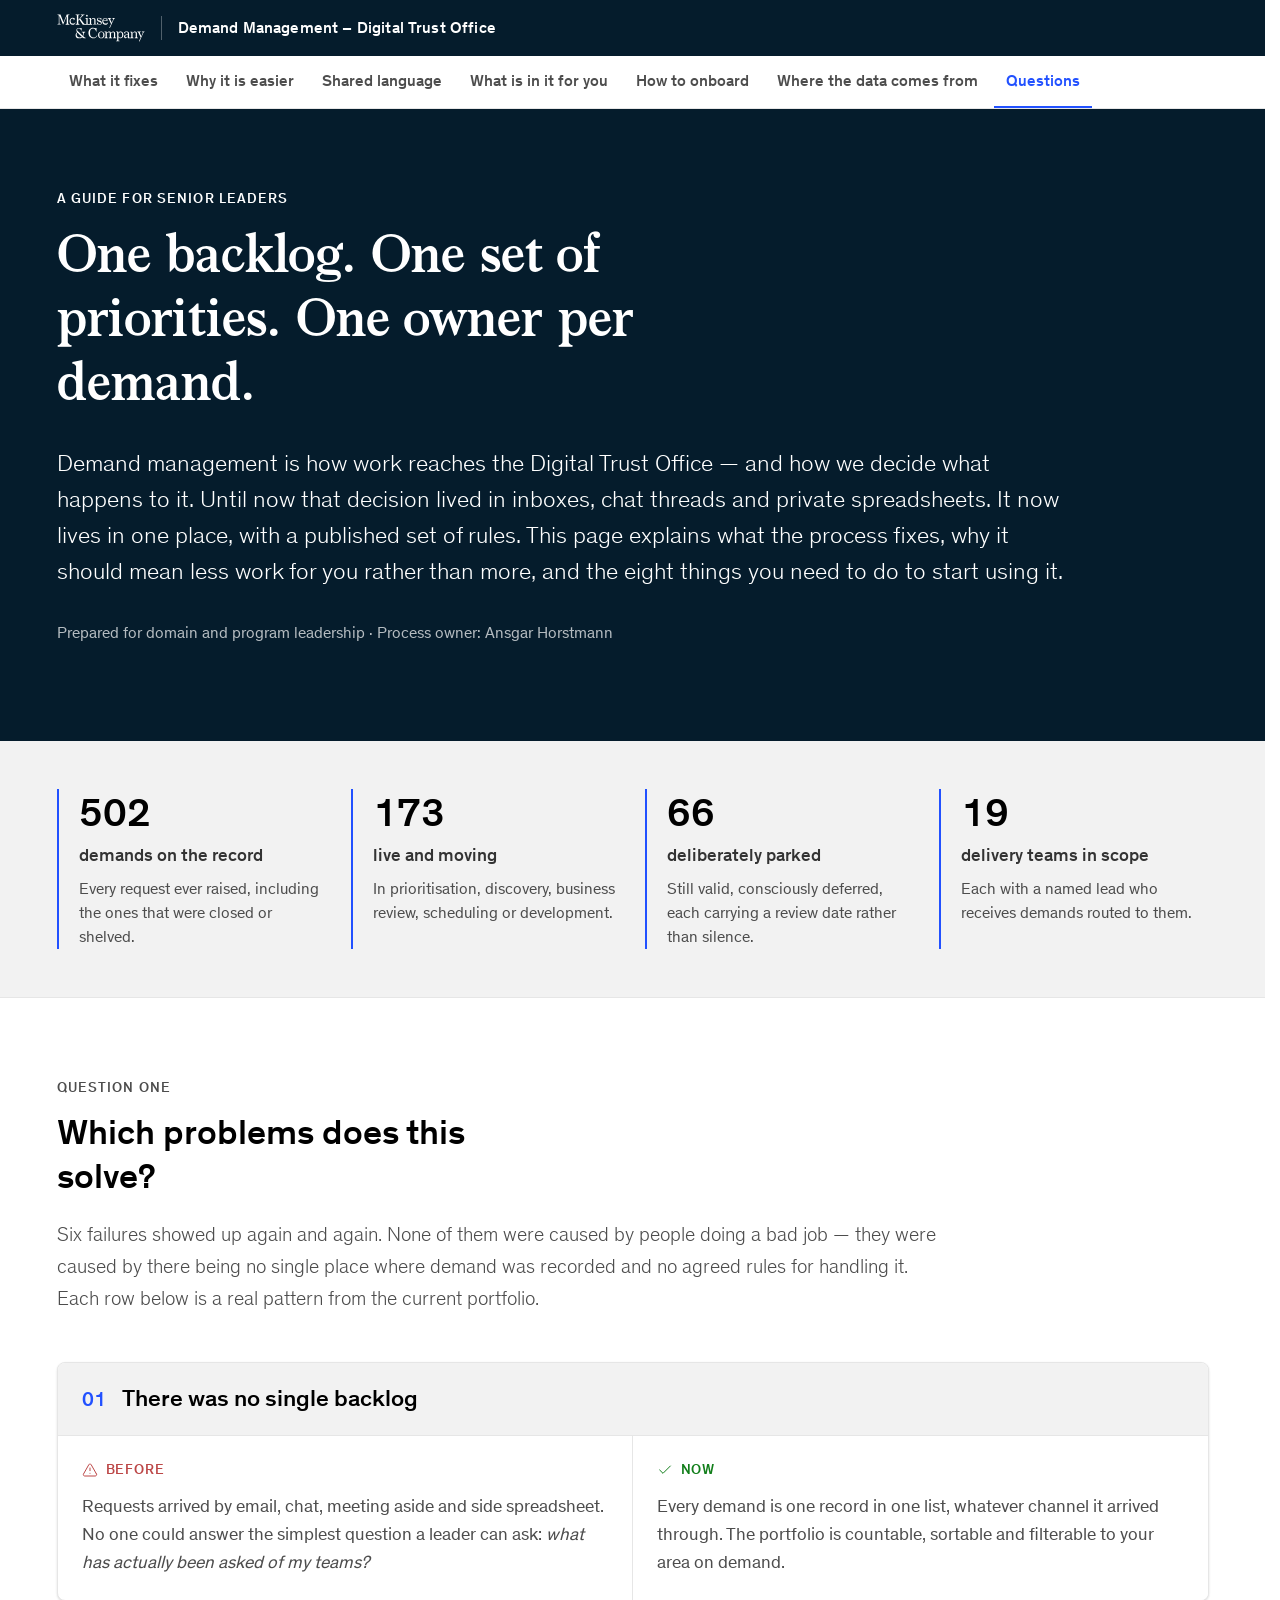
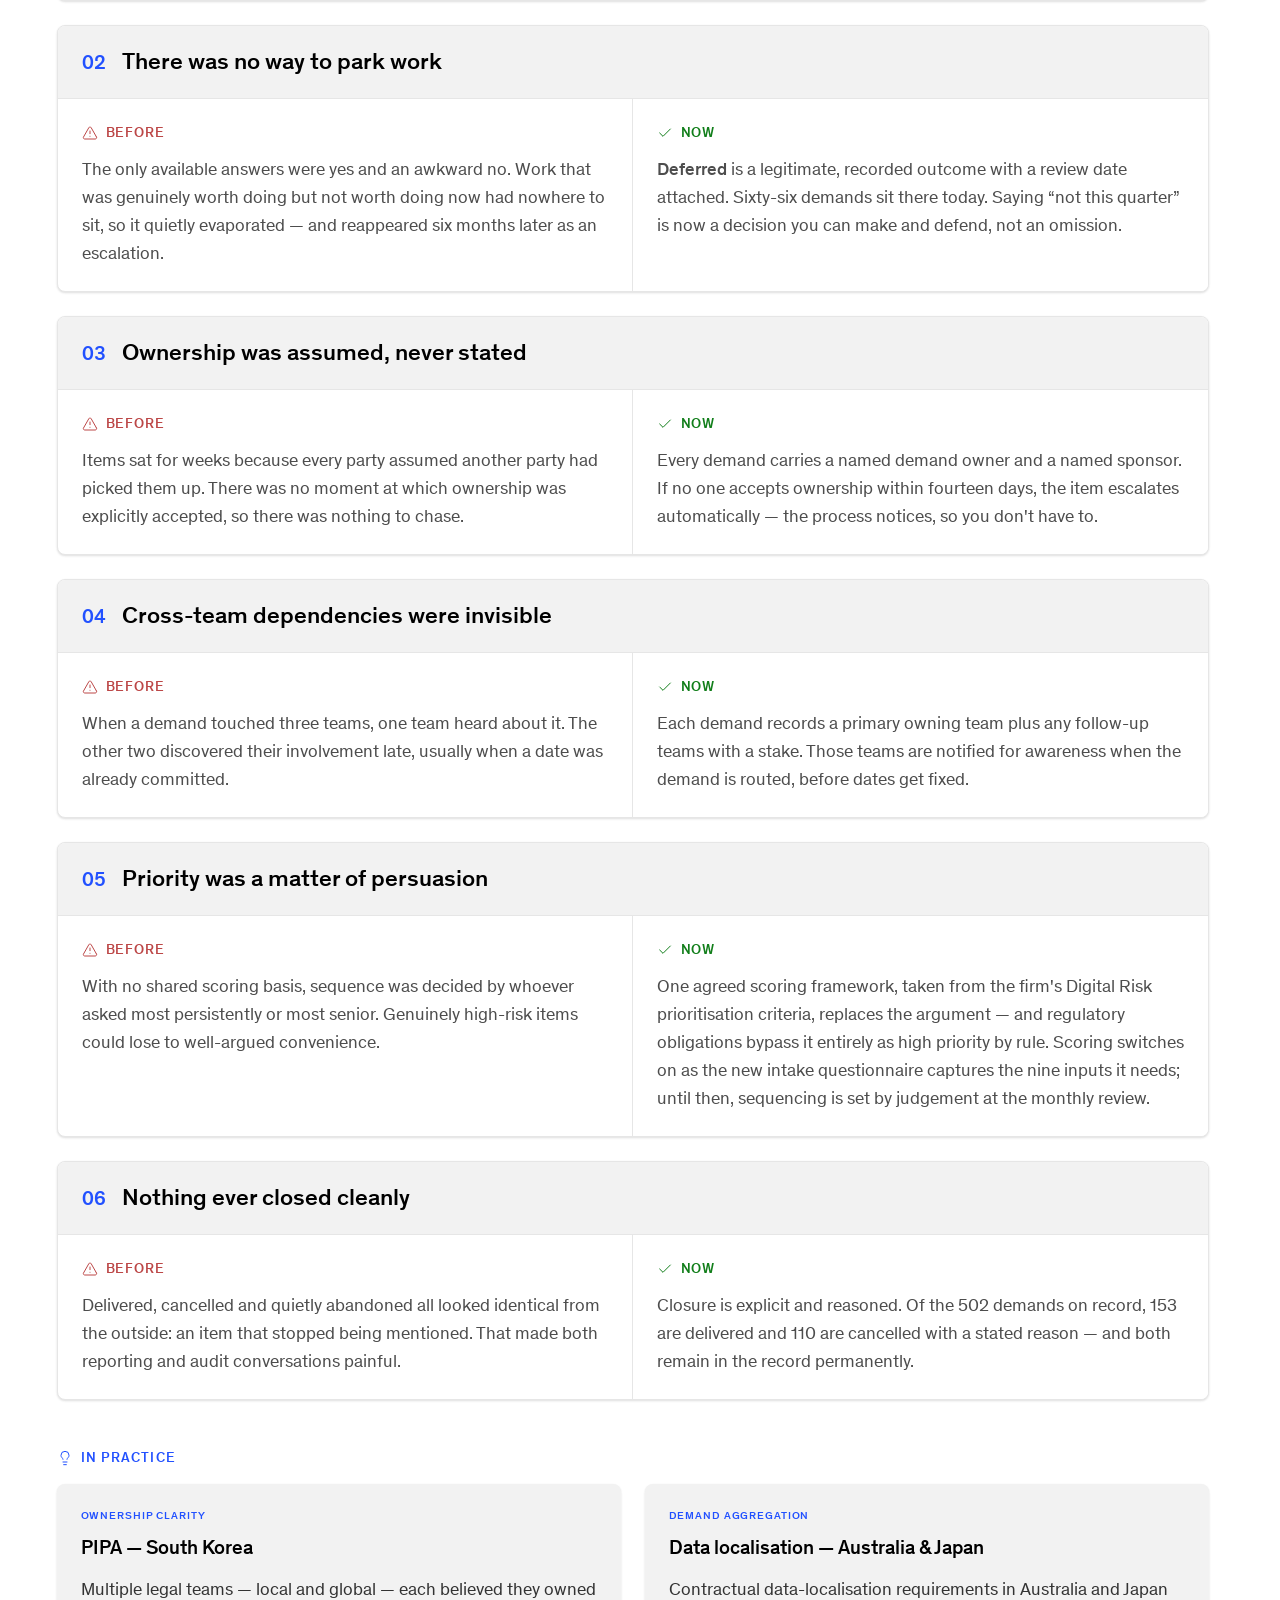
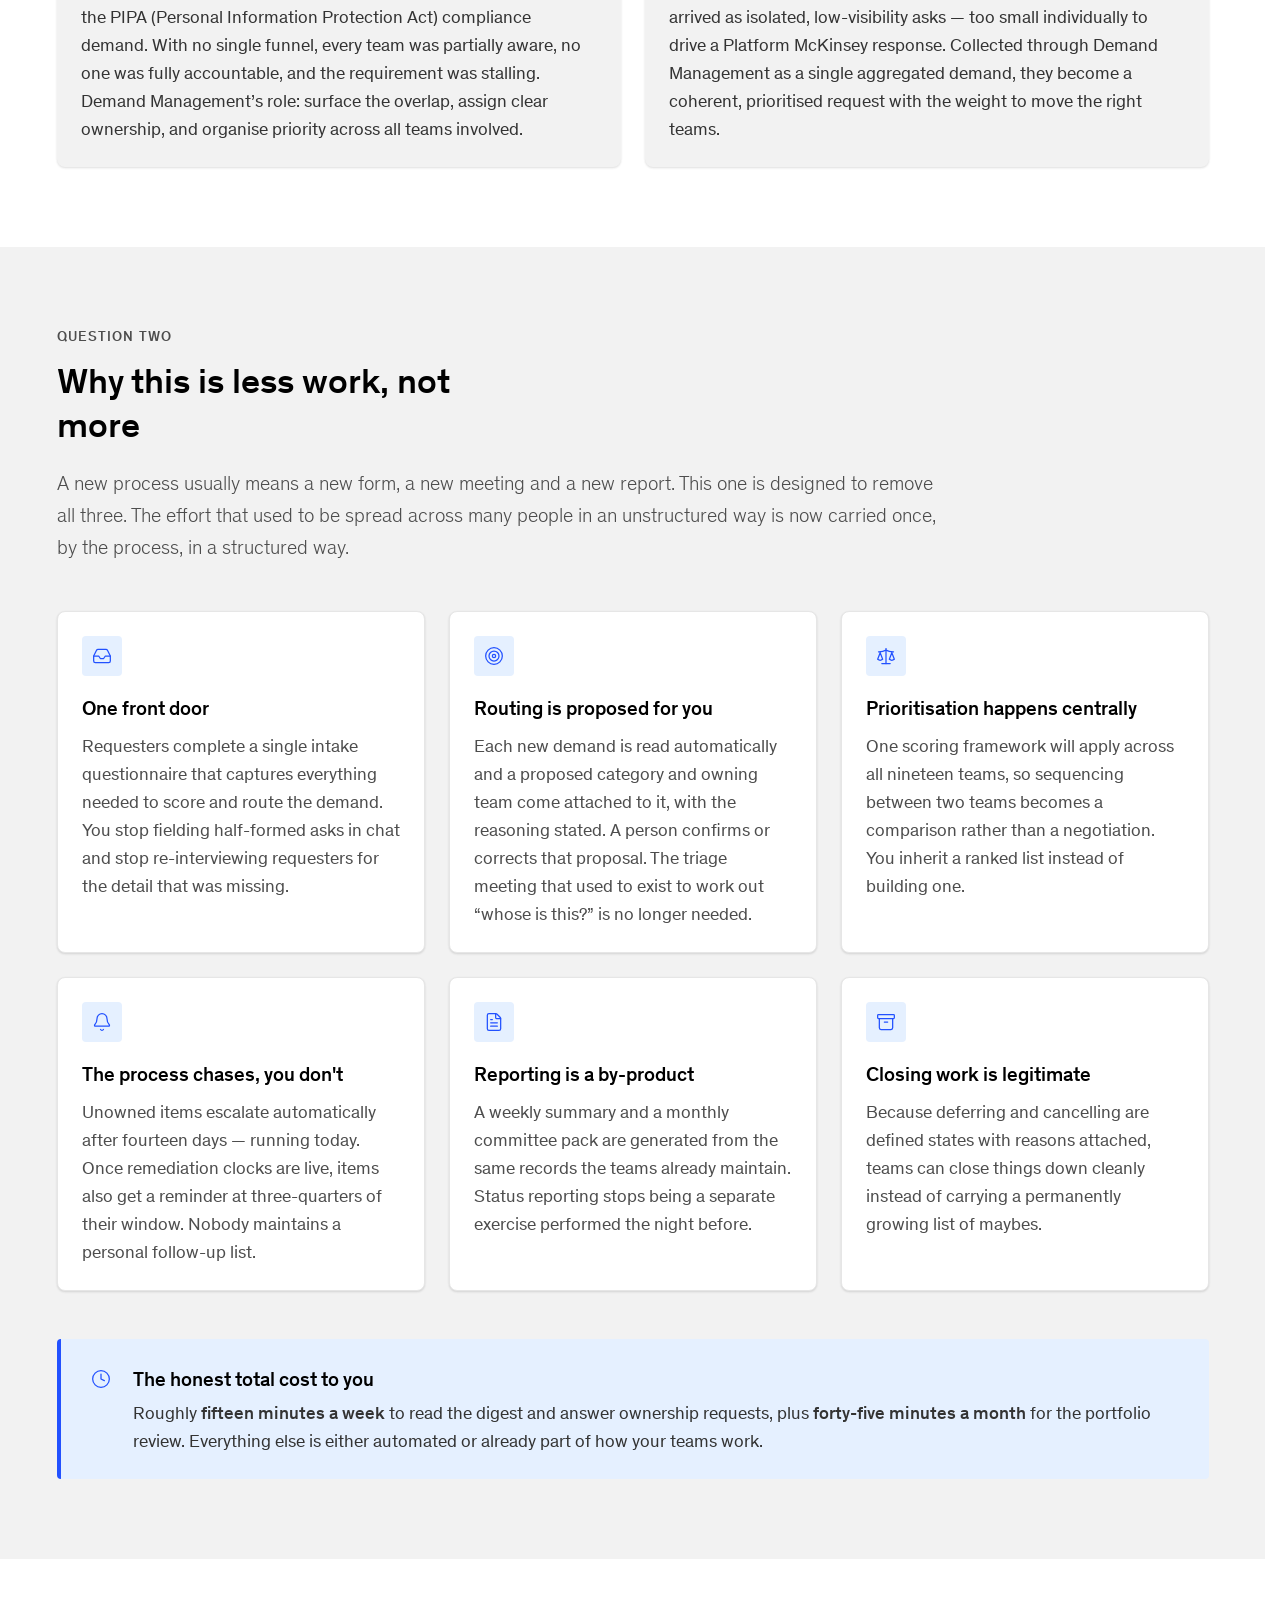
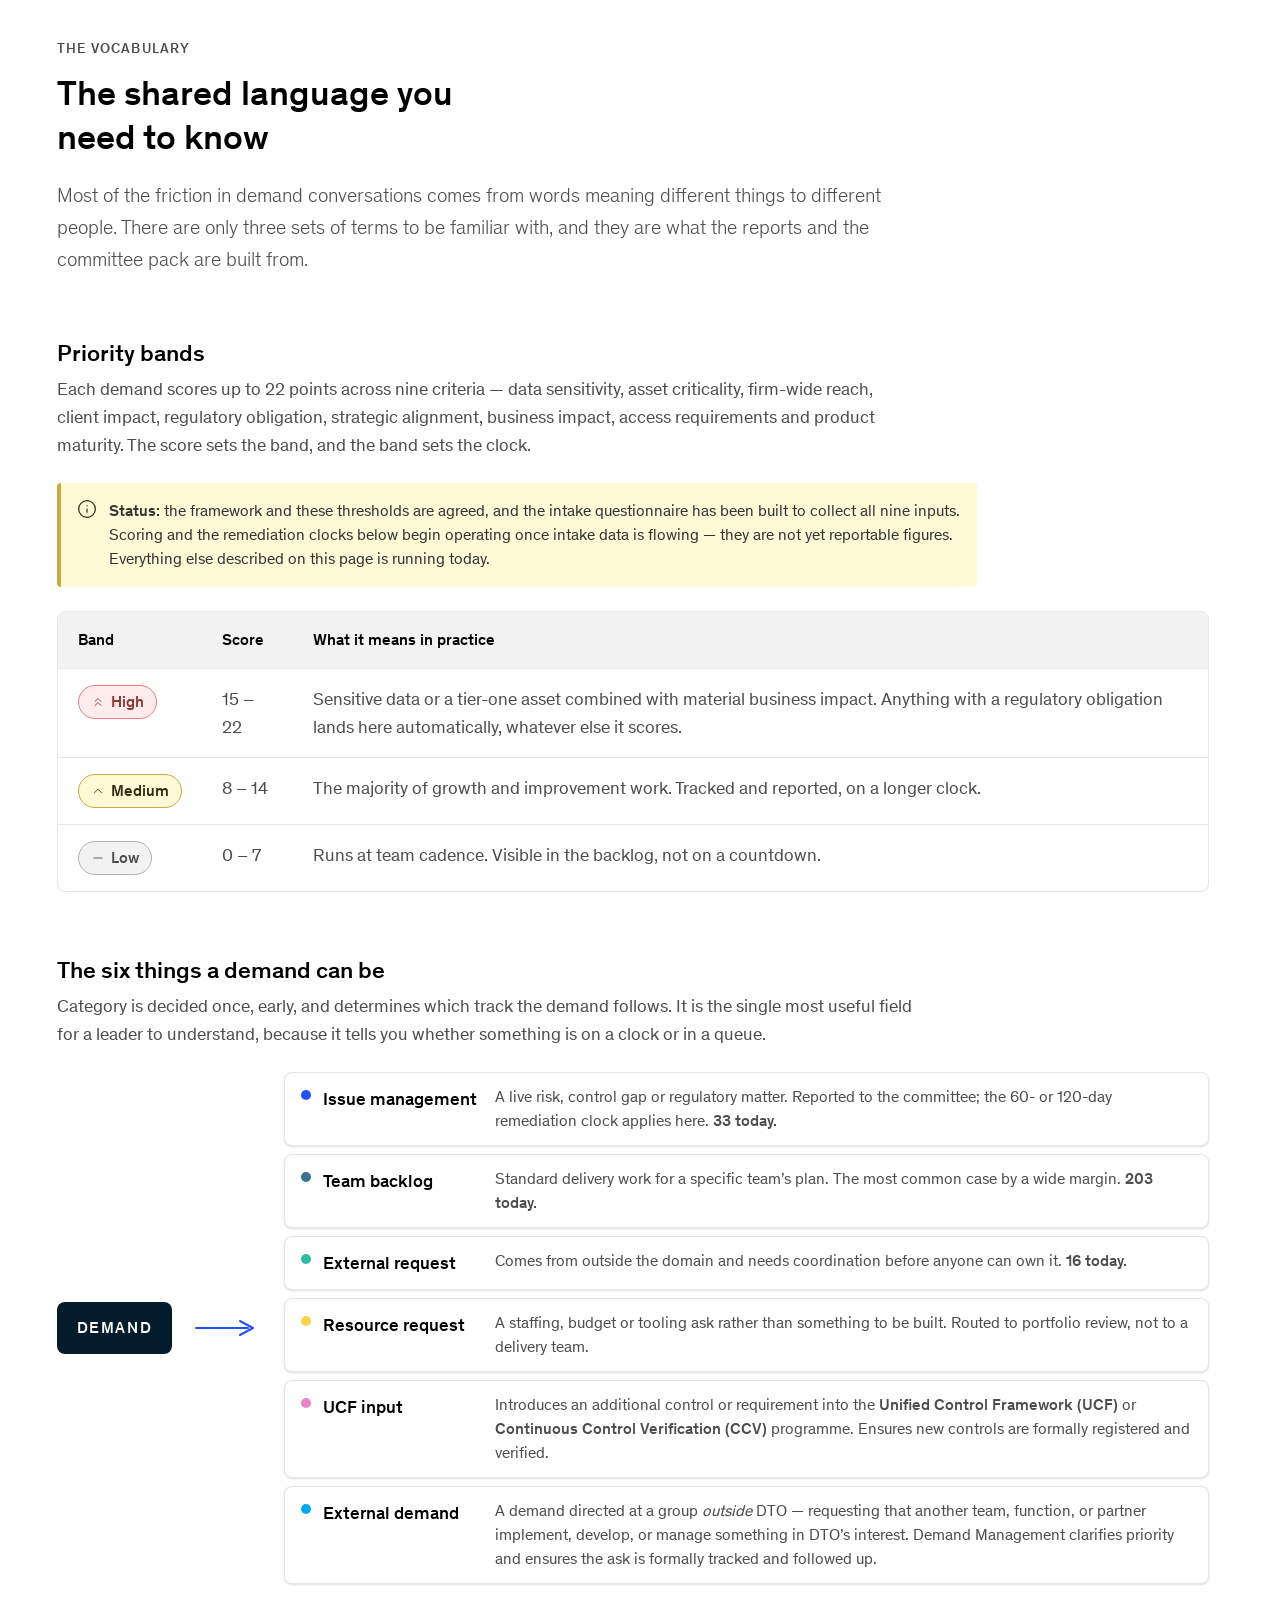
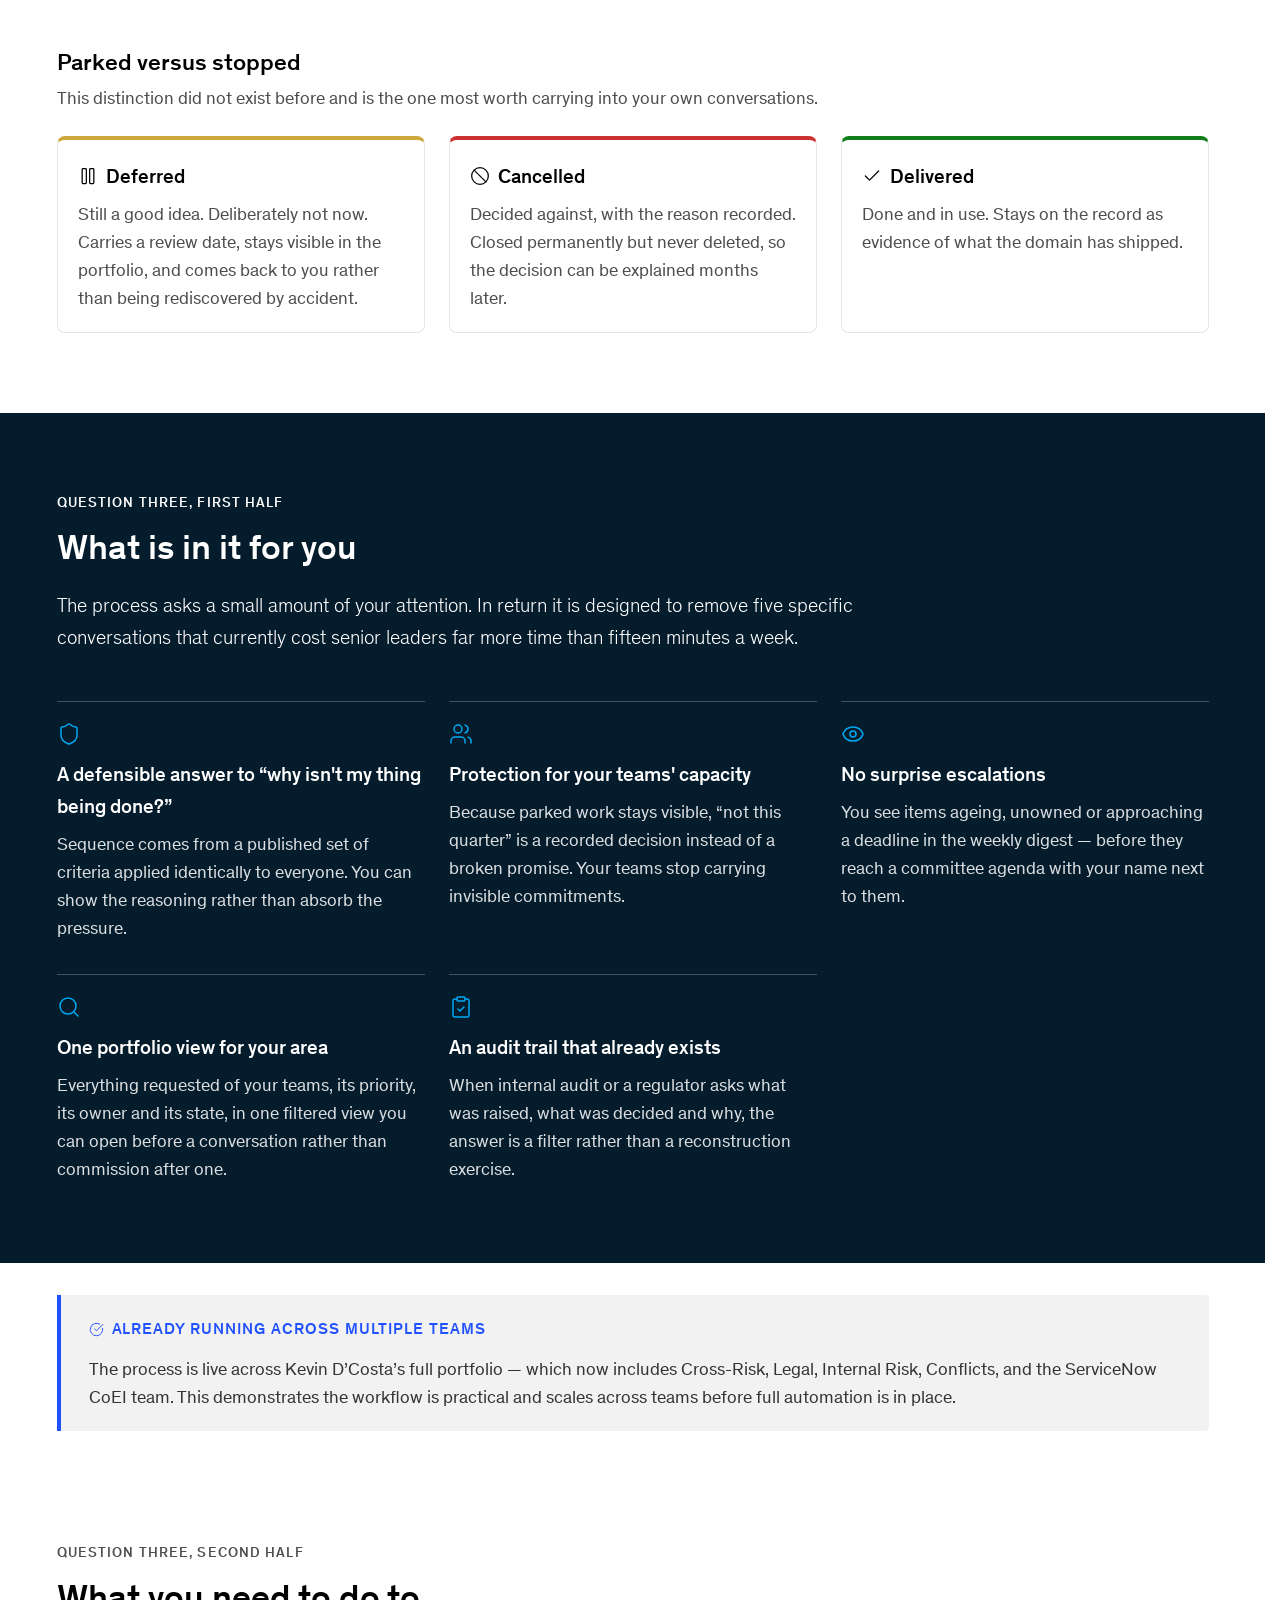
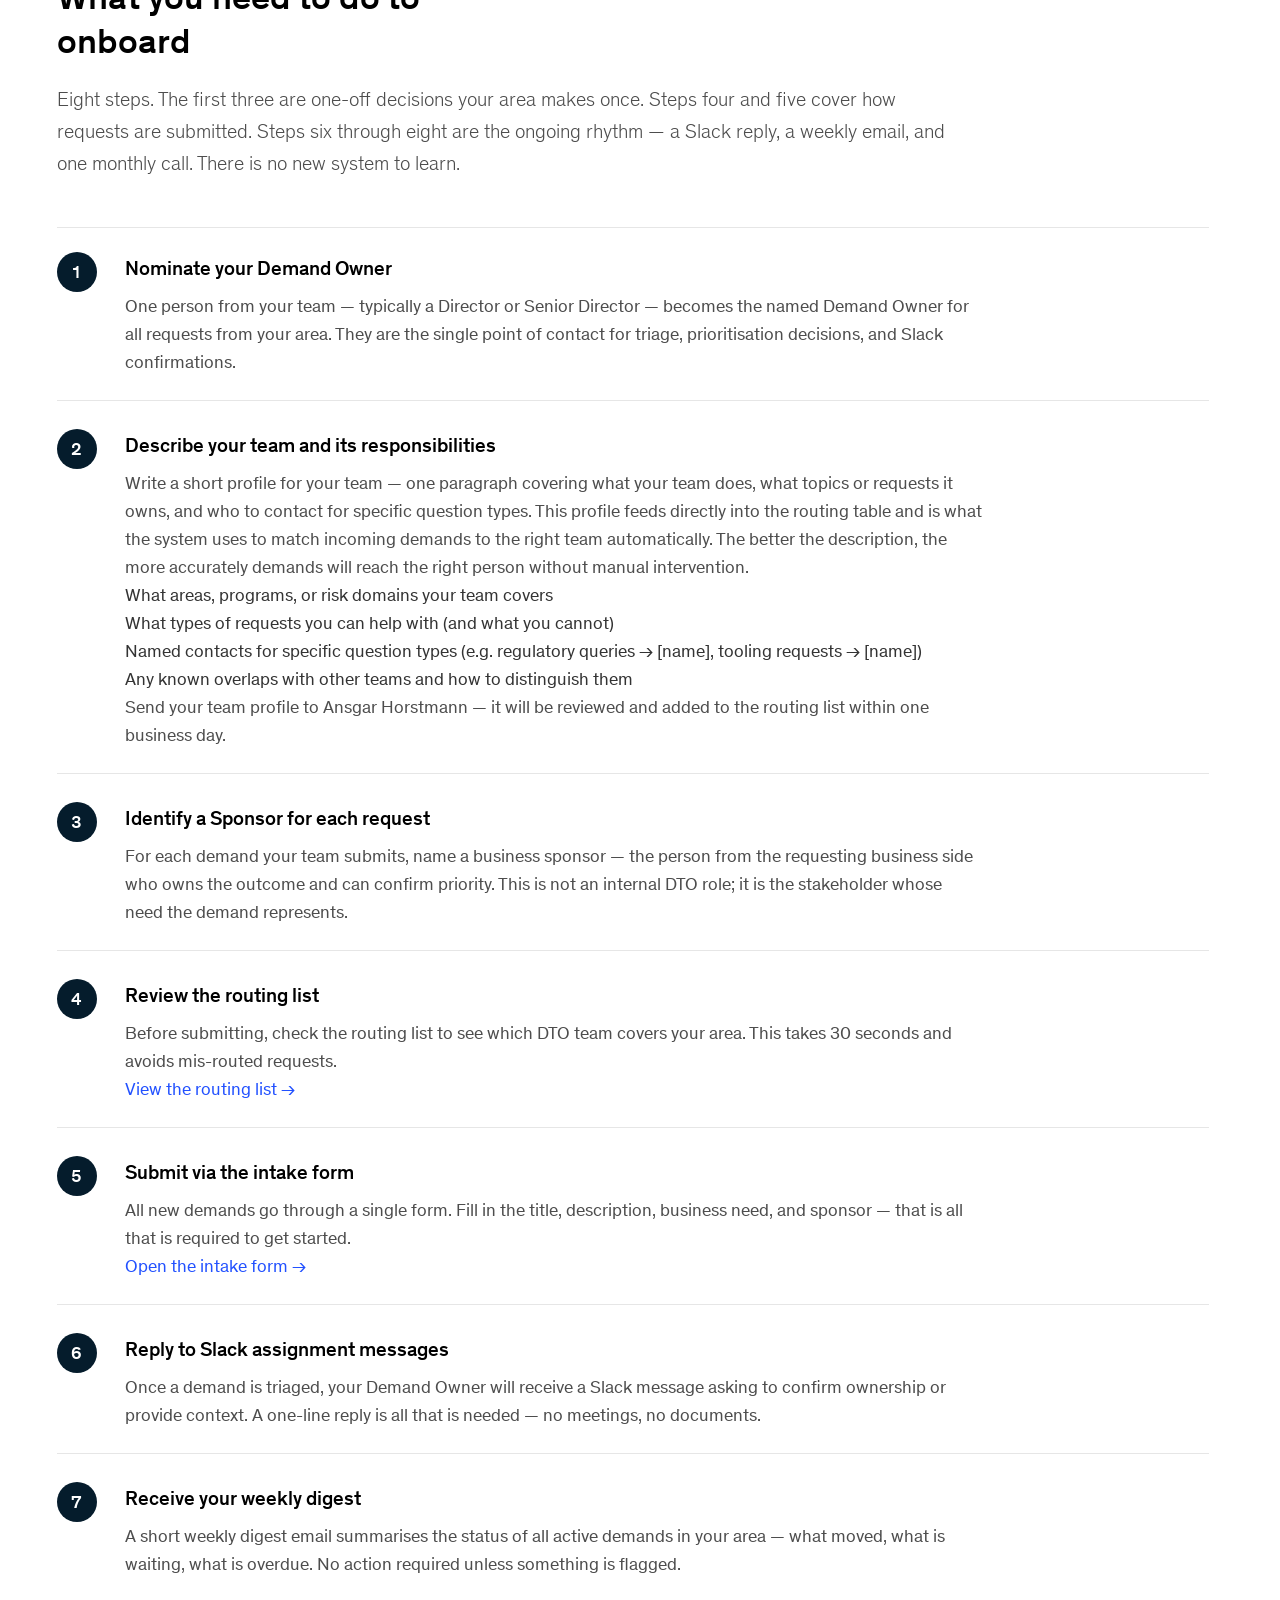
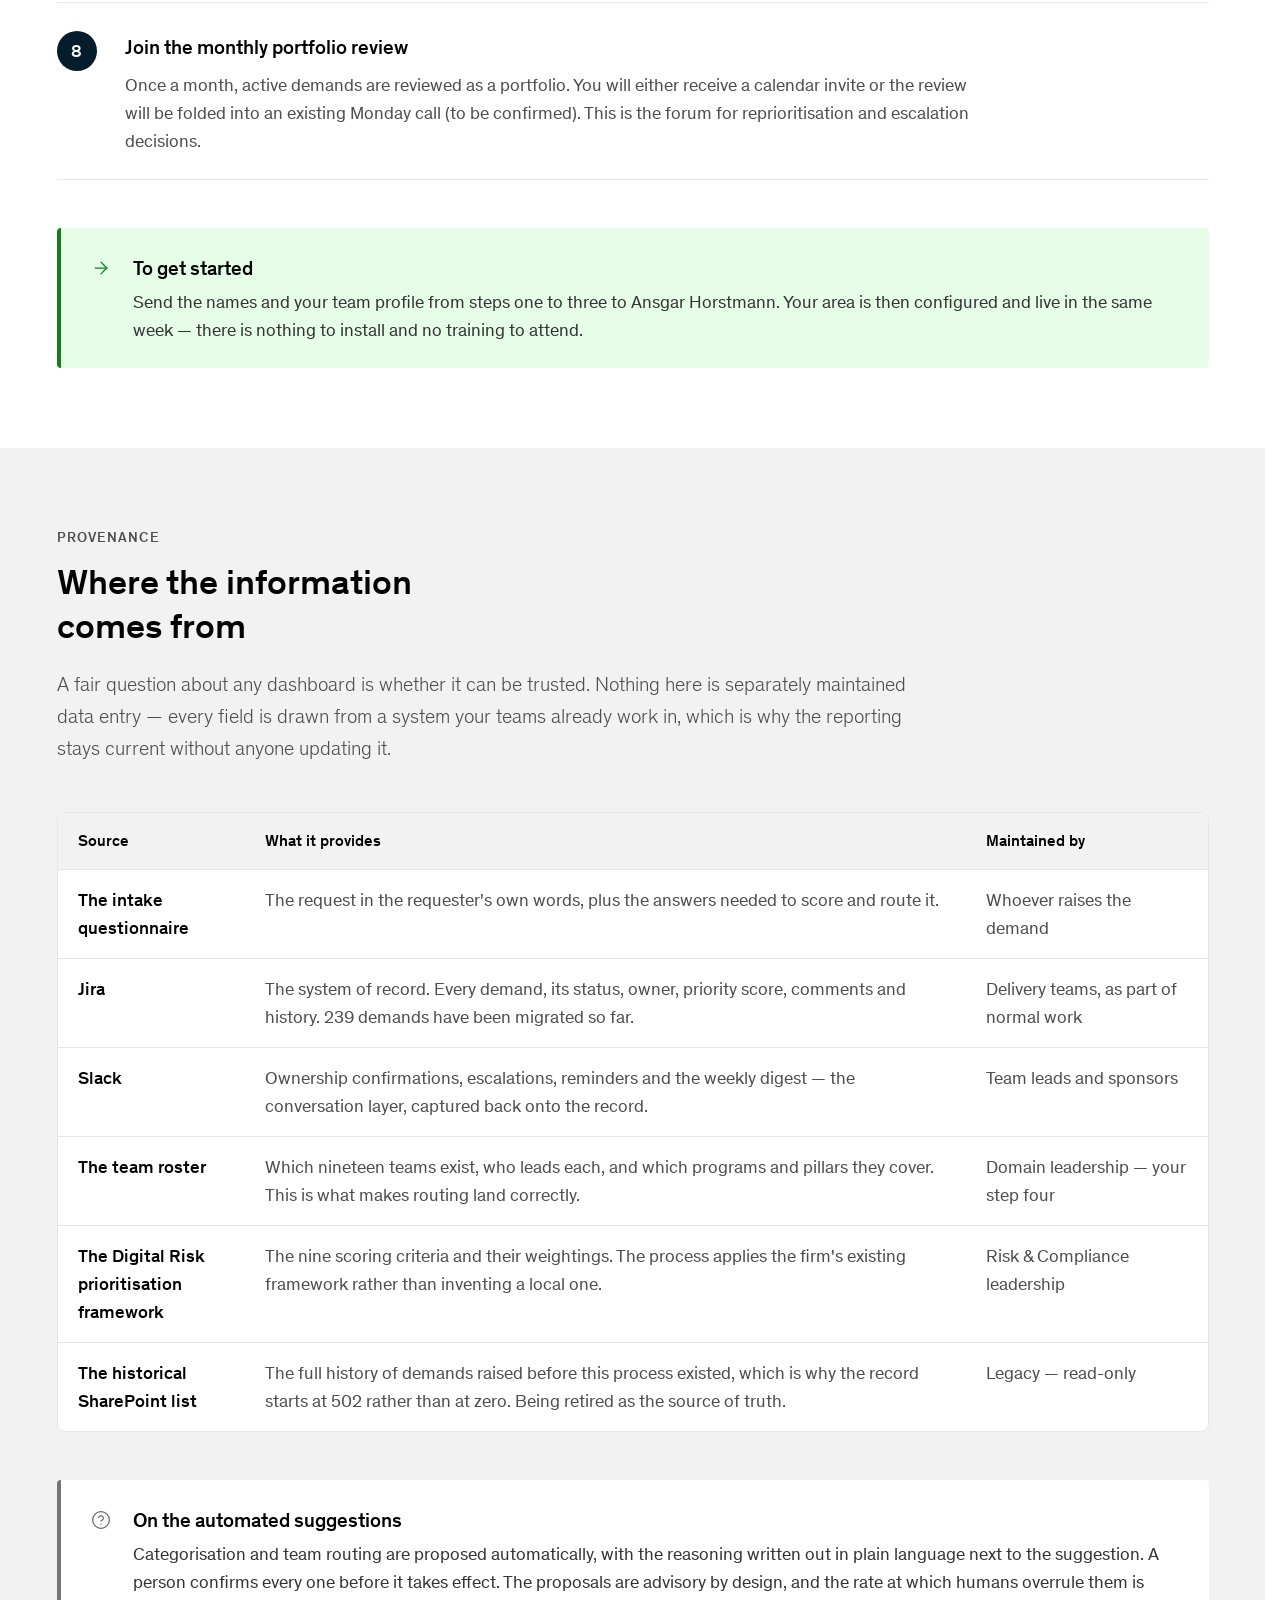
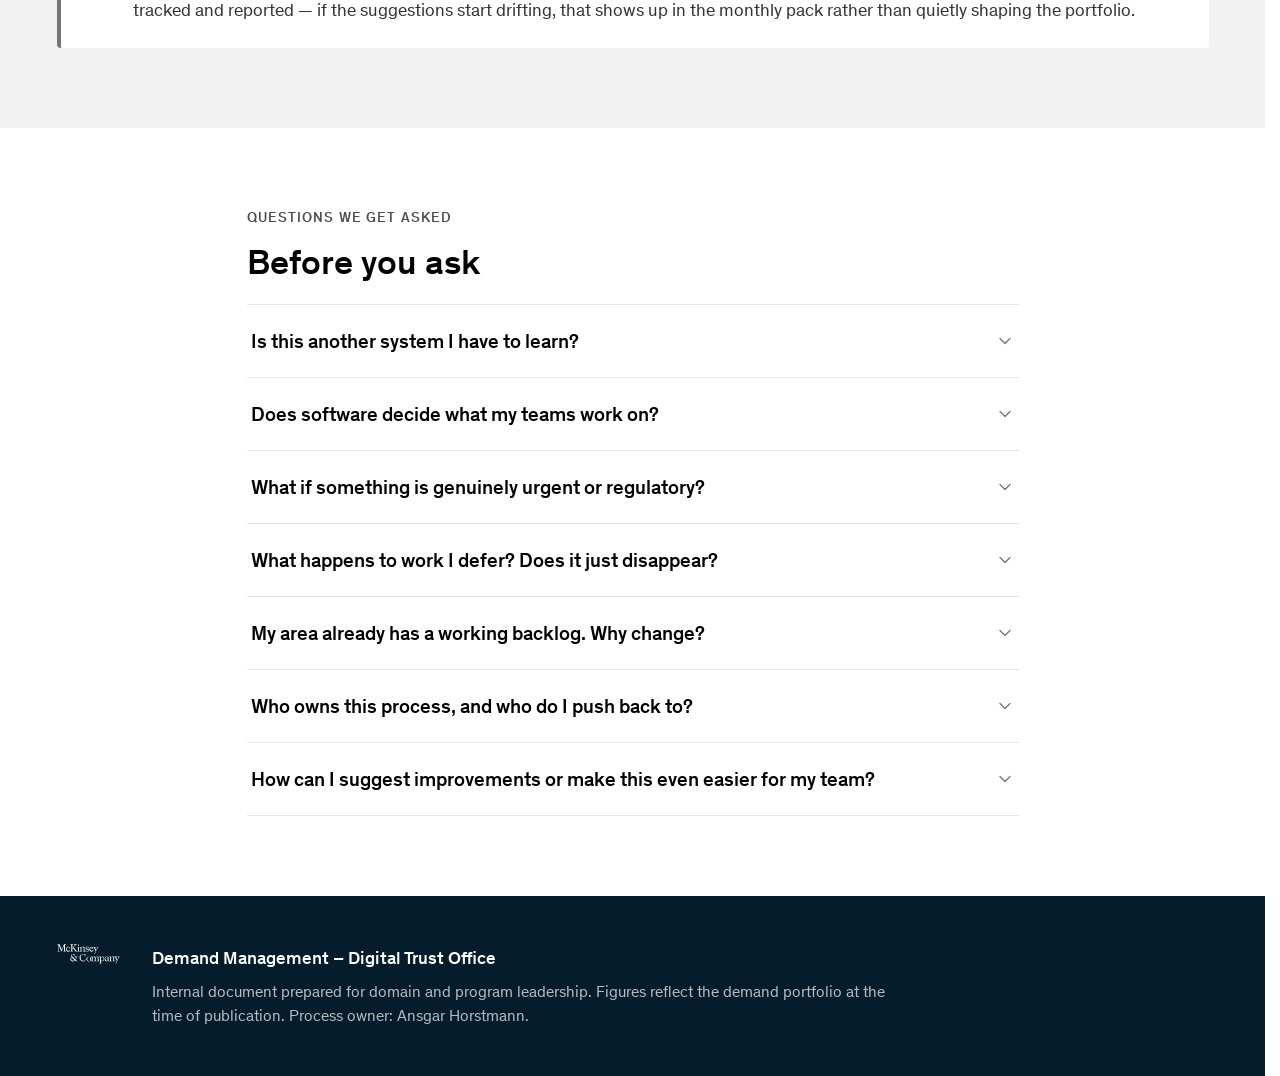
==== commit eb30fcb0: "Add team description step to onboarding (Step 2)" ====
--- a/index.html
+++ b/index.html
@@ -97,7 +97,7 @@
         Demand management is how work reaches the Digital Trust Office — and how
         we decide what happens to it. Until now that decision lived in inboxes, chat threads and private
         spreadsheets. It now lives in one place, with a published set of rules. This page explains what the
-        process fixes, why it should mean less work for you rather than more, and the seven things you need
+        process fixes, why it should mean less work for you rather than more, and the eight things you need
         to do to start using it.
       </p>
       <p class="hero__meta">Prepared for domain and program leadership &middot; Process owner: Ansgar Horstmann</p>
@@ -538,8 +538,8 @@
       <p class="eyebrow eyebrow--dark">Question three, second half</p>
       <h2 class="section__title">What you need to do to onboard</h2>
       <p class="section__intro">
-        Seven steps. The first two are one-off decisions your area makes once. Steps three and four cover
-        how requests are submitted. Steps five through seven are the ongoing rhythm — a Slack reply, a weekly
+        Eight steps. The first three are one-off decisions your area makes once. Steps four and five cover
+        how requests are submitted. Steps six through eight are the ongoing rhythm — a Slack reply, a weekly
         email, and one monthly call. There is no new system to learn.
       </p>
 
@@ -556,6 +556,24 @@
         <li class="step">
           <span class="step__num" aria-hidden="true">2</span>
           <div class="step__body">
+            <h3 class="step__title">Describe your team and its responsibilities</h3>
+            <p>Write a short profile for your team — one paragraph covering what your team does, what topics
+              or requests it owns, and who to contact for specific question types. This profile feeds directly
+              into the routing table and is what the system uses to match incoming demands to the right team
+              automatically. The better the description, the more accurately demands will reach the right
+              person without manual intervention.</p>
+            <ul class="step__checklist">
+              <li>What areas, programs, or risk domains your team covers</li>
+              <li>What types of requests you can help with (and what you cannot)</li>
+              <li>Named contacts for specific question types (e.g. regulatory queries &rarr; [name], tooling requests &rarr; [name])</li>
+              <li>Any known overlaps with other teams and how to distinguish them</li>
+            </ul>
+            <p>Send your team profile to Ansgar Horstmann — it will be reviewed and added to the routing list within one business day.</p>
+          </div>
+        </li>
+        <li class="step">
+          <span class="step__num" aria-hidden="true">3</span>
+          <div class="step__body">
             <h3 class="step__title">Identify a Sponsor for each request</h3>
             <p>For each demand your team submits, name a business sponsor — the person from the requesting
               business side who owns the outcome and can confirm priority. This is not an internal DTO role;
@@ -563,16 +581,16 @@
           </div>
         </li>
         <li class="step">
-          <span class="step__num" aria-hidden="true">3</span>
+          <span class="step__num" aria-hidden="true">4</span>
           <div class="step__body">
             <h3 class="step__title">Review the routing list</h3>
             <p>Before submitting, check the routing list to see which DTO team covers your area. This takes
               30 seconds and avoids mis-routed requests.</p>
-            <p><a class="step__link" href="#routing-list">View the routing list &rarr;</a></p>
+            <p><a class="step__link" href="routing.html">View the routing list &rarr;</a></p>
           </div>
         </li>
         <li class="step">
-          <span class="step__num" aria-hidden="true">4</span>
+          <span class="step__num" aria-hidden="true">5</span>
           <div class="step__body">
             <h3 class="step__title">Submit via the intake form</h3>
             <p>All new demands go through a single form. Fill in the title, description, business need, and
@@ -581,7 +599,7 @@
           </div>
         </li>
         <li class="step">
-          <span class="step__num" aria-hidden="true">5</span>
+          <span class="step__num" aria-hidden="true">6</span>
           <div class="step__body">
             <h3 class="step__title">Reply to Slack assignment messages</h3>
             <p>Once a demand is triaged, your Demand Owner will receive a Slack message asking to confirm
@@ -590,7 +608,7 @@
           </div>
         </li>
         <li class="step">
-          <span class="step__num" aria-hidden="true">6</span>
+          <span class="step__num" aria-hidden="true">7</span>
           <div class="step__body">
             <h3 class="step__title">Receive your weekly digest</h3>
             <p>A short weekly digest email summarises the status of all active demands in your area — what
@@ -598,7 +616,7 @@
           </div>
         </li>
         <li class="step">
-          <span class="step__num" aria-hidden="true">7</span>
+          <span class="step__num" aria-hidden="true">8</span>
           <div class="step__body">
             <h3 class="step__title">Join the monthly portfolio review</h3>
             <p>Once a month, active demands are reviewed as a portfolio. You will either receive a calendar
@@ -612,8 +630,8 @@
         <span class="callout__icon" aria-hidden="true"><i data-lucide="arrow-right"></i></span>
         <div>
           <h3 class="callout__title">To get started</h3>
-          <p>Send the names for steps one to three to Ansgar Horstmann. Your area is then configured and
-            live in the same week — there is nothing to install and no training to attend.</p>
+          <p>Send the names and your team profile from steps one to three to Ansgar Horstmann. Your area is
+            then configured and live in the same week — there is nothing to install and no training to attend.</p>
         </div>
       </div>
     </div>
@@ -662,7 +680,7 @@
               <th scope="row">The team roster</th>
               <td>Which nineteen teams exist, who leads each, and which programs and pillars they cover.
                 This is what makes routing land correctly.</td>
-              <td>Domain leadership &mdash; your step three</td>
+                      <td>Domain leadership &mdash; your step four</td>
             </tr>
             <tr>
               <th scope="row">The Digital Risk prioritisation framework</th>
--- a/css/styles.css
+++ b/css/styles.css
@@ -438,10 +438,6 @@
 }
 
 .cards--four  { grid-template-columns: repeat(4, 1fr); }
-.cards--five  { grid-template-columns: repeat(5, 1fr); }
-
-/* UCF Input — Marine Green top accent (MDS dataviz palette, third colour) */
-.card--ucf { border-top: 3px solid #2EBBA5; }
 
 .card {
   background: var(--mds-color-white);
@@ -851,8 +847,7 @@
 @media (max-width: 1024px) {
   .figures__grid { grid-template-columns: repeat(2, 1fr); }
   .cards,
-  .cards--four,
-  .cards--five { grid-template-columns: repeat(2, 1fr); }
+  .cards--four { grid-template-columns: repeat(2, 1fr); }
   .benefits { grid-template-columns: repeat(2, 1fr); }
   .statuses { grid-template-columns: 1fr; }
   .hero__title { font-size: var(--mds-font-size-heading-1); line-height: var(--mds-line-height-heading-1); }
@@ -894,8 +889,8 @@
   .figures__grid,
   .cards,
   .cards--four,
-  .cards--five,
-  .benefits { grid-template-columns: 1fr; }
+  .benefits,
+  .example-cards { grid-template-columns: 1fr; }
 
   /* Stack before/after so neither column gets squeezed */
   .problem__body { grid-template-columns: 1fr; }
@@ -908,6 +903,24 @@
   .step__num { width: 32px; height: 32px; font-size: var(--mds-font-size-body-sm); }
 
   .footer__inner { flex-direction: column; gap: var(--mds-spacing-5); }
+
+  /* Pipeline: stack vertically on mobile, arrow rotates to point down */
+  .demand-pipeline {
+    flex-direction: column;
+    align-items: stretch;
+    gap: var(--mds-spacing-4);
+  }
+
+  .demand-pipeline__source { text-align: center; }
+
+  .demand-pipeline__connector {
+    display: flex;
+    justify-content: center;
+  }
+
+  .demand-pipeline__arrow-svg { transform: rotate(90deg); }
+
+  .demand-outcome__label { flex: 0 0 auto; }
 }
 
 /* ============================================================
@@ -962,13 +975,173 @@
   .problem,
   .card,
   .status,
-  .callout { box-shadow: none; break-inside: avoid; }
+  .callout,
+  .demand-outcome { box-shadow: none; break-inside: avoid; }
   .step,
   .figure,
-  .faq__item { break-inside: avoid; }
+  .faq__item,
+  .demand-pipeline { break-inside: avoid; }
 
   /* main.js opens every answer before printing */
   .faq__chev { display: none; }
+}
+
+/* ============================================================
+   EXAMPLE CARDS — "In practice" two-column callout
+   ============================================================ */
+.examples-block {
+  margin-top: var(--mds-spacing-12);
+}
+
+.examples-block__label {
+  display: flex;
+  align-items: center;
+  gap: var(--mds-spacing-2);
+  font-family: var(--mds-font-body);
+  font-weight: var(--mds-font-weight-medium);
+  font-size: var(--mds-font-size-body-xs);
+  line-height: var(--mds-line-height-body-xs);
+  text-transform: uppercase;
+  letter-spacing: 0.08em;
+  color: #2251FF;
+  margin-bottom: var(--mds-spacing-4);
+}
+
+.examples-block__label [data-lucide] {
+  width: 16px;
+  height: 16px;
+  flex-shrink: 0;
+}
+
+.example-cards {
+  display: grid;
+  grid-template-columns: repeat(2, 1fr);
+  gap: var(--mds-spacing-6);
+}
+
+.example-card {
+  background: #F2F2F2;
+  border-radius: 8px;
+  box-shadow: 0 1px 2px 0 rgba(0, 0, 0, 0.08), 0 1px 3px 0 rgba(0, 0, 0, 0.06);
+  padding: var(--mds-spacing-6);
+}
+
+.example-card__eyebrow {
+  font-family: var(--mds-font-body);
+  font-weight: var(--mds-font-weight-medium);
+  font-size: 11px;
+  line-height: 1.4;
+  text-transform: uppercase;
+  letter-spacing: 0.08em;
+  color: #2251FF;
+  margin-bottom: var(--mds-spacing-2);
+}
+
+.example-card__heading {
+  font-family: var(--mds-font-body);
+  font-weight: var(--mds-font-weight-medium);
+  font-size: var(--mds-font-size-body-lg);
+  line-height: var(--mds-line-height-body-lg);
+  color: #000000;
+  margin-bottom: var(--mds-spacing-3);
+}
+
+.example-card__body {
+  font-family: var(--mds-font-body);
+  font-weight: var(--mds-font-weight-regular);
+  font-size: var(--mds-font-size-body-md);
+  line-height: var(--mds-line-height-body-md);
+  color: #333333;
+}
+
+/* ============================================================
+   DEMAND PIPELINE — horizontal flow diagram
+   ============================================================ */
+.demand-pipeline {
+  display: flex;
+  align-items: center;
+  gap: var(--mds-spacing-6);
+  margin-top: var(--mds-spacing-6);
+}
+
+.demand-pipeline__source {
+  flex: 0 0 auto;
+}
+
+.demand-pipeline__badge {
+  display: inline-flex;
+  align-items: center;
+  justify-content: center;
+  background: #051C2C;
+  color: #FFFFFF;
+  font-family: var(--mds-font-body);
+  font-weight: var(--mds-font-weight-medium);
+  font-size: var(--mds-font-size-body-sm);
+  letter-spacing: 0.1em;
+  text-transform: uppercase;
+  padding: var(--mds-spacing-3) var(--mds-spacing-5);
+  border-radius: var(--mds-radius-md);
+  white-space: nowrap;
+}
+
+.demand-pipeline__connector {
+  flex: 0 0 auto;
+}
+
+.demand-pipeline__arrow-svg {
+  width: 64px;
+  height: 24px;
+  display: block;
+  overflow: visible;
+}
+
+.demand-pipeline__outcomes {
+  flex: 1;
+  display: flex;
+  flex-direction: column;
+  gap: var(--mds-spacing-2);
+}
+
+.demand-outcome {
+  display: flex;
+  align-items: flex-start;
+  gap: var(--mds-spacing-3);
+  padding: var(--mds-spacing-3) var(--mds-spacing-4);
+  background: var(--mds-color-white);
+  border: 1px solid var(--mds-color-border-default);
+  border-radius: var(--mds-radius-md);
+  box-shadow: var(--mds-elevation-card-box-shadow);
+}
+
+.demand-outcome__dot {
+  flex: 0 0 auto;
+  width: 10px;
+  height: 10px;
+  border-radius: var(--mds-radius-full);
+  margin-top: 5px;
+}
+
+.demand-outcome__dot--issue      { background: #2251FF; }
+.demand-outcome__dot--backlog    { background: #377297; }
+.demand-outcome__dot--external   { background: #2EBBA5; }
+.demand-outcome__dot--resource   { background: #FFD24C; }
+.demand-outcome__dot--ucf        { background: #E983CB; }
+.demand-outcome__dot--ext-demand { background: #00A9F4; }
+
+.demand-outcome__label {
+  font-family: var(--mds-font-body);
+  font-weight: var(--mds-font-weight-medium);
+  font-size: var(--mds-font-size-body-md);
+  line-height: var(--mds-line-height-body-md);
+  color: var(--mds-color-text-headings);
+  flex: 0 0 160px;
+}
+
+.demand-outcome__desc {
+  font-size: var(--mds-font-size-body-sm);
+  line-height: var(--mds-line-height-body-sm);
+  color: var(--mds-color-neutral-70);
+  flex: 1;
 }
 
 /* --- Pilot proof point / social-proof callout ---------------- */
